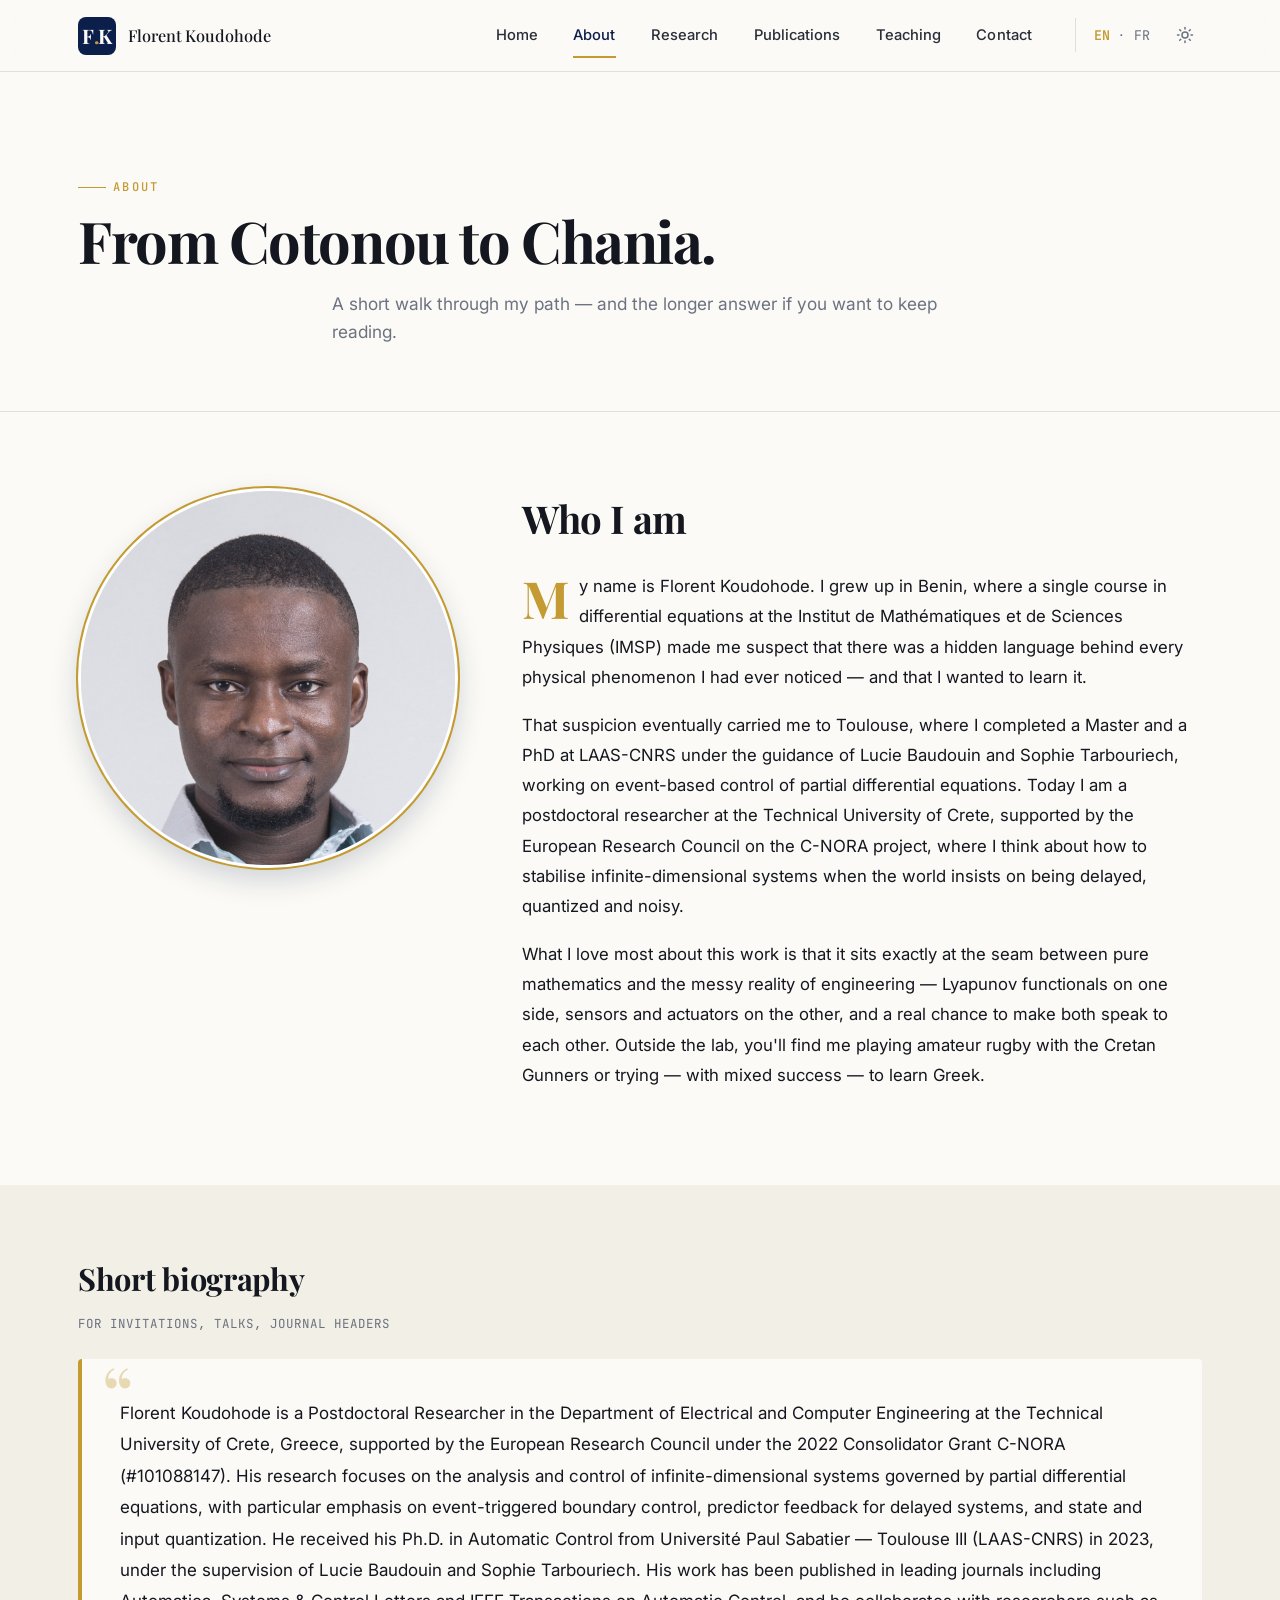
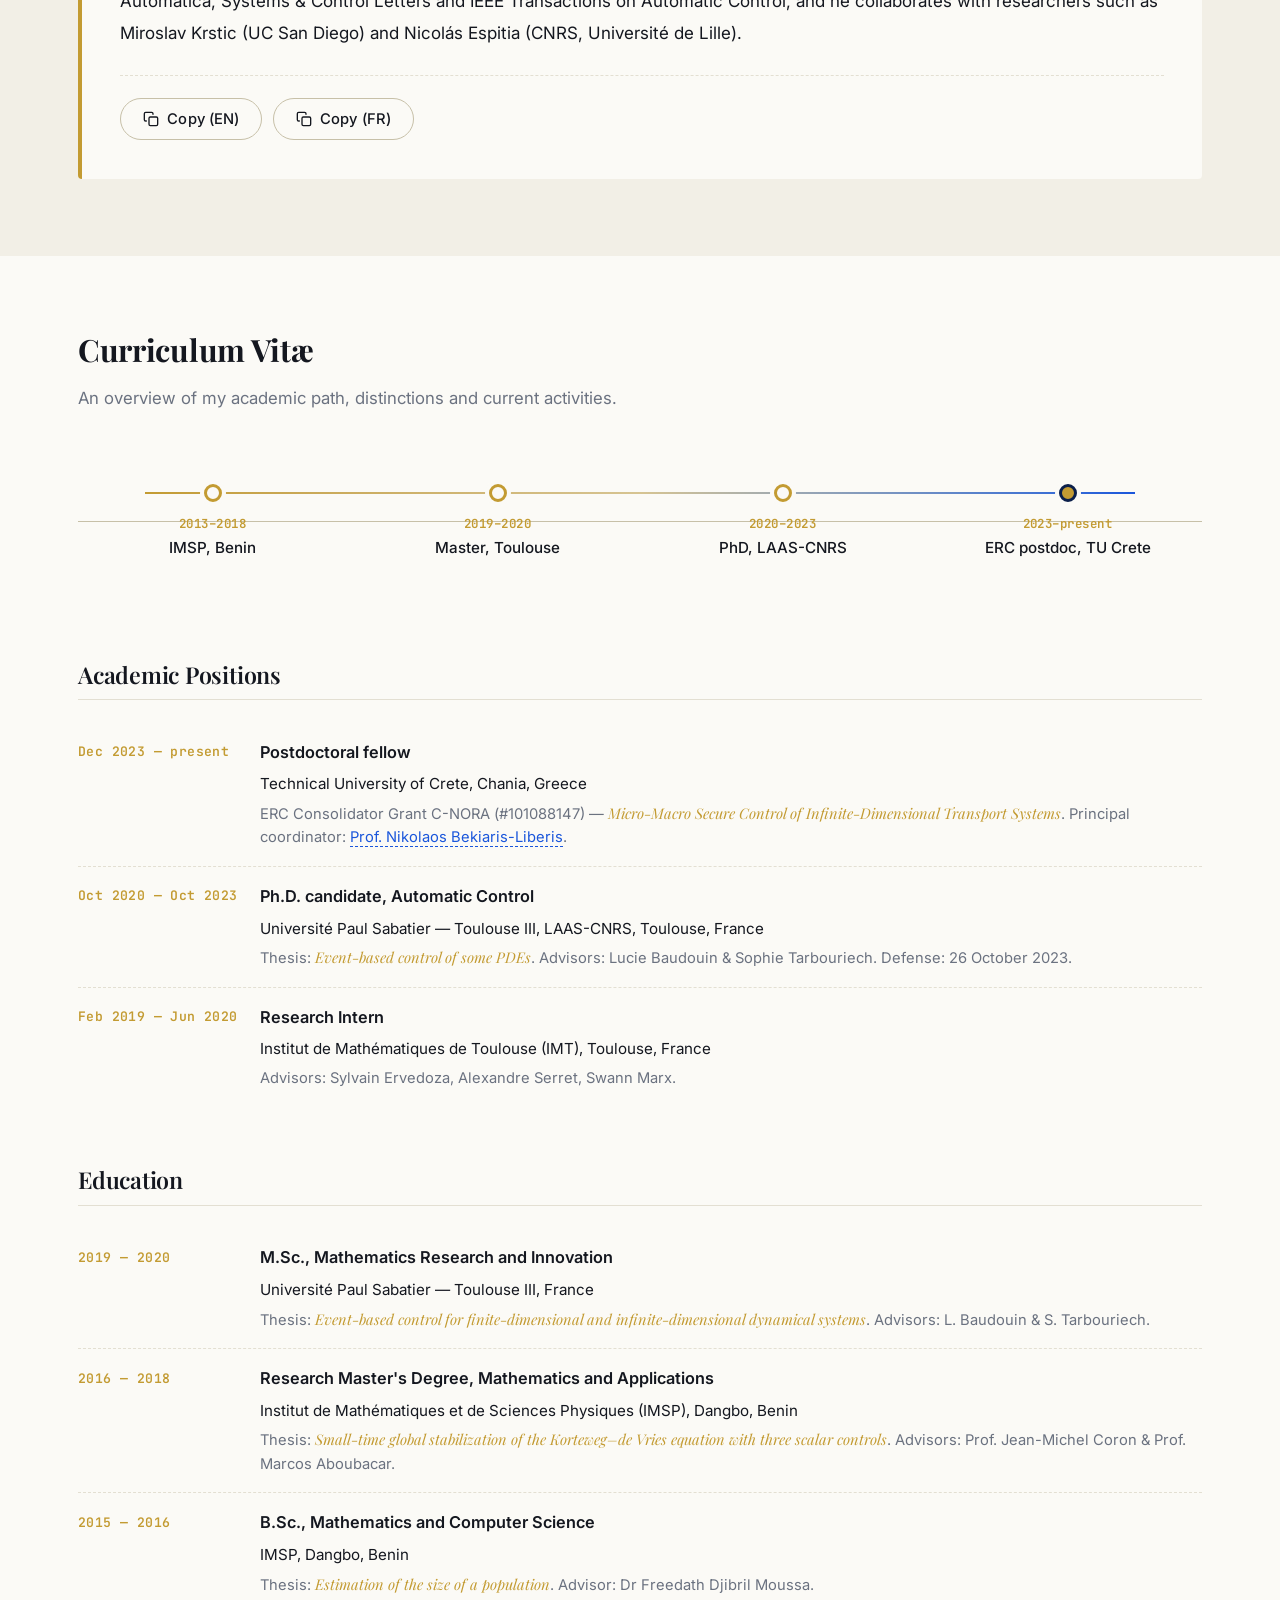
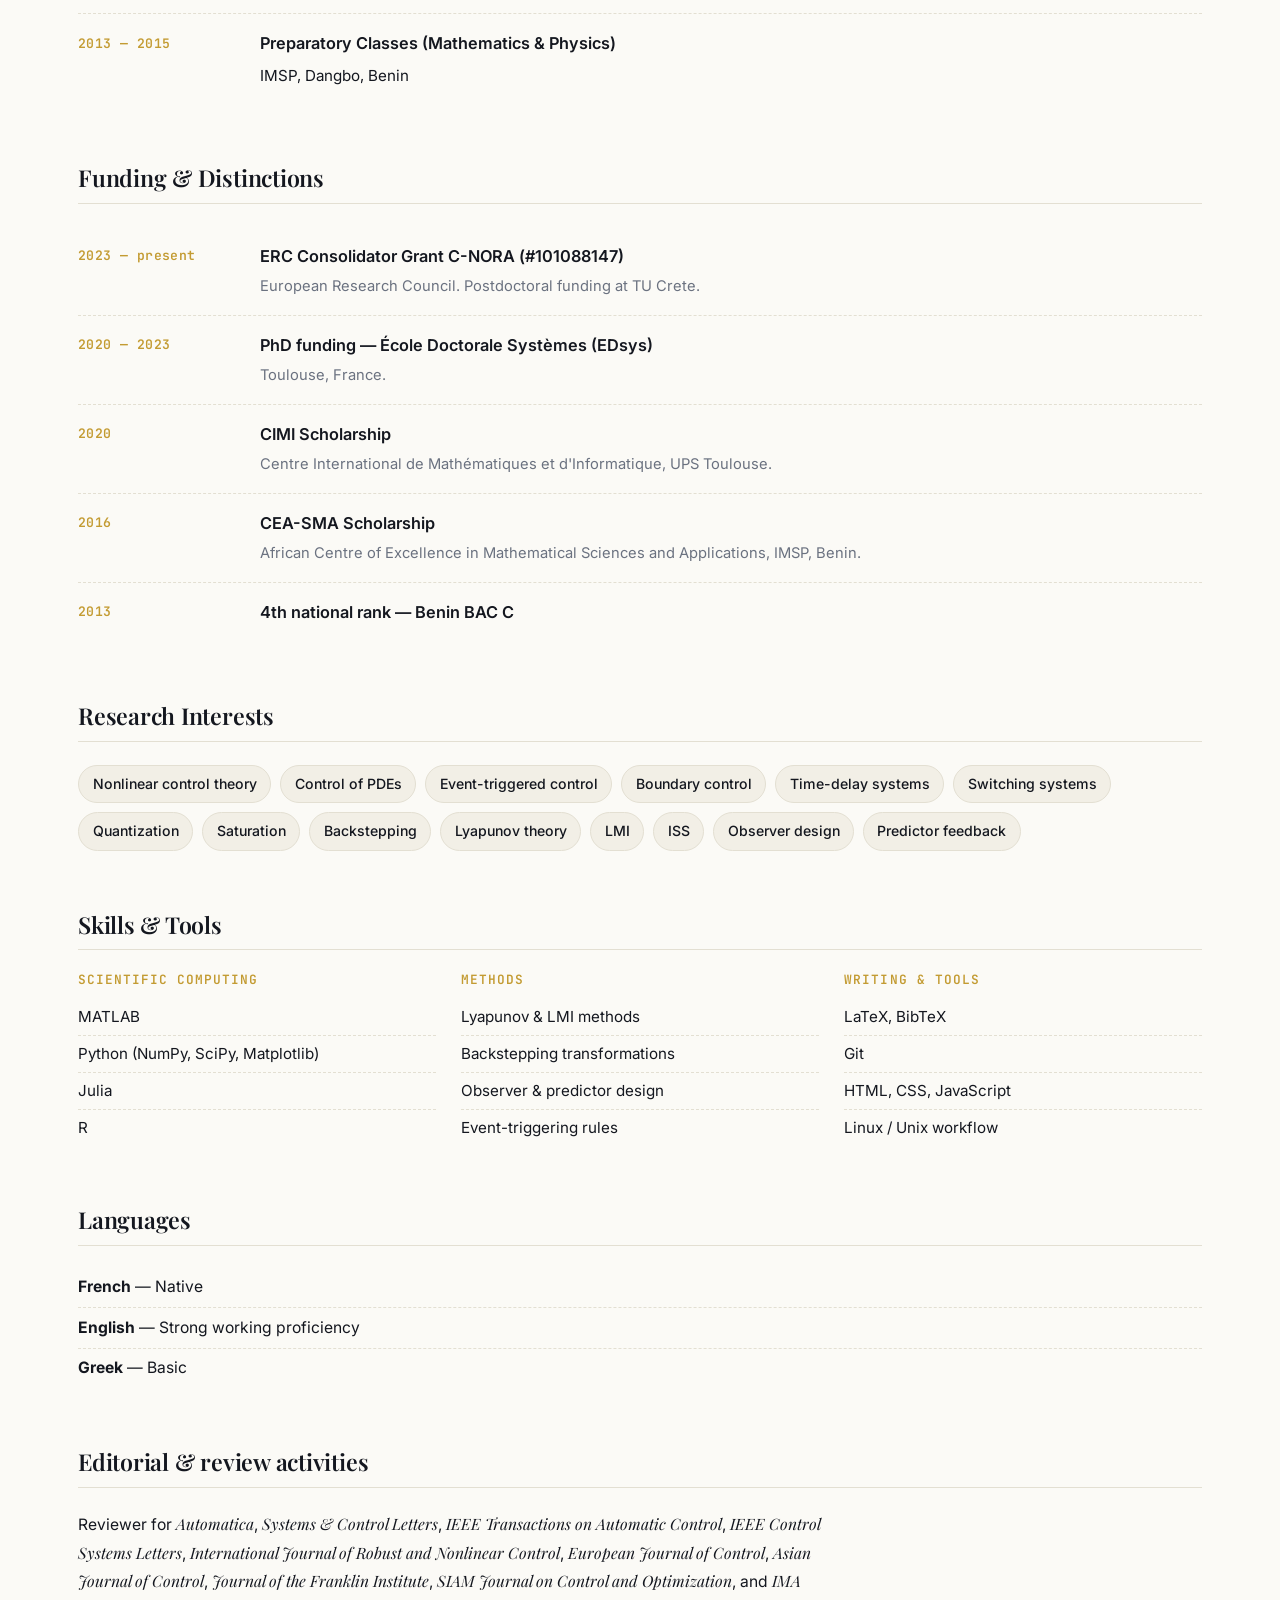
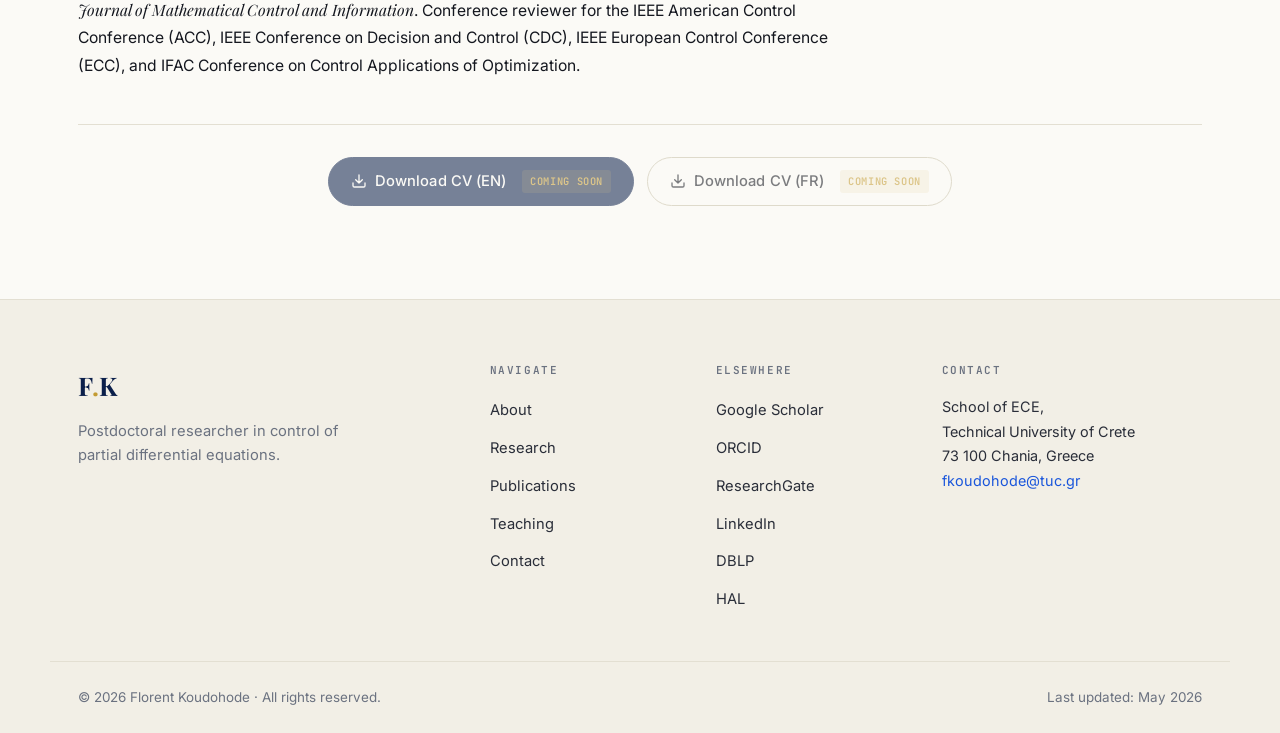
==== about.html @ 43817467 "Add files via upload" ====
<!DOCTYPE html>
<html lang="en" data-theme="light">
<head>
  <meta charset="UTF-8" />
  <meta name="viewport" content="width=device-width, initial-scale=1.0" />
  <title>About — Florent Koudohode</title>

  <meta name="description" content="About Florent Koudohode: a postdoctoral researcher in control of partial differential equations. Path from Benin to Toulouse to Crete, short biography for invitations, and full curriculum vitæ." />
  <meta name="author" content="Florent Koudohode" />
  <meta property="og:type" content="profile" />
  <meta property="og:title" content="About — Florent Koudohode" />
  <meta property="og:description" content="From Cotonou to Chania — a postdoctoral researcher in control of PDEs at the Technical University of Crete." />
  <meta property="og:url" content="https://fkoudohode.com/about.html" />
  <meta property="og:image" content="https://fkoudohode.com/assets/img/profile-photo.jpg" />

  <!-- Fonts -->
  <link rel="preconnect" href="https://fonts.googleapis.com" />
  <link rel="preconnect" href="https://fonts.gstatic.com" crossorigin />
  <link href="https://fonts.googleapis.com/css2?family=Inter:wght@300;400;500;600;700&family=Playfair+Display:ital,wght@0,400;0,500;0,600;0,700;0,800;1,400;1,500&family=JetBrains+Mono:wght@400;500&display=swap" rel="stylesheet" />

  <link rel="stylesheet" href="styles.css" />
  <link rel="icon" type="image/svg+xml" href="data:image/svg+xml,%3Csvg xmlns='http://www.w3.org/2000/svg' viewBox='0 0 100 100'%3E%3Crect width='100' height='100' rx='18' fill='%230B1F4A'/%3E%3Ctext x='50' y='68' font-family='Playfair Display, serif' font-size='62' font-weight='700' text-anchor='middle' fill='%23C39B32'%3EF%3C/text%3E%3C/svg%3E" />
  <script defer src="scripts.js"></script>
</head>

<body>
  <!-- ============================================================
       NAVIGATION
       ============================================================ -->
  <header class="site-nav" role="banner">
    <div class="nav-inner">
      <a class="nav-brand" href="index.html" aria-label="Florent Koudohode — home">
        <span class="brand-mark" aria-hidden="true">F<span class="brand-dot">.</span>K</span>
        <span class="brand-name">Florent Koudohode</span>
      </a>

      <button class="nav-burger" id="navBurger" aria-label="Open menu" aria-expanded="false" aria-controls="navLinks">
        <span></span><span></span><span></span>
      </button>

      <nav class="nav-links" id="navLinks" aria-label="Primary">
        <a href="index.html" data-i18n="nav_home">Home</a>
        <a href="about.html" class="active" data-i18n="nav_about">About</a>
        <a href="research.html" data-i18n="nav_research">Research</a>
        <a href="publications.html" data-i18n="nav_publications">Publications</a>
        <a href="teaching.html" data-i18n="nav_teaching">Teaching</a>
        <a href="contact.html" data-i18n="nav_contact">Contact</a>

        <div class="nav-tools">
          <div class="lang-toggle" role="group" aria-label="Language">
            <button data-lang="en" class="lang-btn active" aria-label="English">EN</button>
            <span aria-hidden="true">·</span>
            <button data-lang="fr" class="lang-btn" aria-label="Français">FR</button>
          </div>
          <button class="theme-toggle" id="themeToggle" aria-label="Toggle theme">
            <svg class="icon-sun" viewBox="0 0 24 24" width="18" height="18" fill="none" stroke="currentColor" stroke-width="2" stroke-linecap="round" stroke-linejoin="round" aria-hidden="true"><circle cx="12" cy="12" r="4"/><path d="M12 2v2M12 20v2M4.93 4.93l1.41 1.41M17.66 17.66l1.41 1.41M2 12h2M20 12h2M4.93 19.07l1.41-1.41M17.66 6.34l1.41-1.41"/></svg>
            <svg class="icon-moon" viewBox="0 0 24 24" width="18" height="18" fill="none" stroke="currentColor" stroke-width="2" stroke-linecap="round" stroke-linejoin="round" aria-hidden="true"><path d="M21 12.79A9 9 0 1 1 11.21 3a7 7 0 0 0 9.79 9.79z"/></svg>
          </button>
        </div>
      </nav>
    </div>
  </header>

  <main id="content">
    <!-- ============================================================
         👤 PAGE À PROPOS
         ────────────────────────────────────────────────────────────
         CETTE PAGE CONTIENT 3 BLOCS :
           1) "Who I am" — récit narratif personnel
           2) "Short biography" — biographie copiable
           3) "Curriculum Vitæ" — timeline + postes + formation + ...

         POUR MODIFIER LES TEXTES :
         → Bloc 1 (narratif) : clés about_who_p1, about_who_p2,
           about_who_p3 dans translations.en/fr (scripts.js).
         → Bloc 2 (bio courte) : clé about_bio_text.
         → Bloc 3 (CV) : le contenu structurel est dans cette page
           HTML (timeline, listes d'entrées). Pour modifier une
           date, un poste, une distinction → cherchez ci-dessous.

         POUR REMPLACER LA PHOTO :
         → Déposez votre photo dans assets/img/profile-photo.jpg
           (format recommandé : 1200×1500, ratio 4:5).

         POUR ACTIVER LES TÉLÉCHARGEMENTS DE CV :
         → Déposer cv-koudohode-en.pdf et cv-koudohode-fr.pdf dans
           assets/docs/, puis retirer la classe "disabled" sur les
           boutons en bas de cette page.
         ============================================================ -->

    <!-- ============================================================
         BANNIÈRE DE PAGE
         ============================================================ -->
    <section class="page-banner">
      <div class="section-inner">
        <p class="section-eyebrow" data-i18n="about_banner_eyebrow">About</p>
        <h1 class="page-banner-title" data-i18n="about_banner_title">From Cotonou to Chania.</h1>
        <p class="page-banner-lead" data-i18n="about_banner_lead">A short walk through my path — and the longer answer if you want to keep reading.</p>
      </div>
    </section>

    <!-- ============================================================
         BLOCK 1 : WHO I AM
         → Texte dans scripts.js → translations.{en,fr}.about_who_p1/p2/p3
         → Photo : remplacer assets/img/profile-photo.jpg
         ============================================================ -->
    <section class="about-section about-who" aria-labelledby="who-title">
      <div class="section-inner who-grid">
        <div class="who-photo">
          <figure>
            <img src="assets/img/profile-photo.jpg" alt="Florent Koudohode" loading="lazy" onerror="this.onerror=null; this.src='assets/img/profile-photo.svg';" />
            <figcaption class="who-photo-caption">Chania, Crete · 2024</figcaption>
          </figure>
        </div>
        <div class="who-text">
          <h2 id="who-title" class="section-title" data-i18n="about_who_title">Who I am</h2>
          <p data-i18n="about_who_p1">My name is Florent Koudohode. I grew up in Benin, where a single course in differential equations at the Institut de Mathématiques et de Sciences Physiques (IMSP) made me suspect that there was a hidden language behind every physical phenomenon I had ever noticed — and that I wanted to learn it.</p>
          <p data-i18n="about_who_p2">That suspicion eventually carried me to Toulouse, where I completed a Master and a PhD at LAAS-CNRS under the guidance of Lucie Baudouin and Sophie Tarbouriech, working on event-based control of partial differential equations. Today I am a postdoctoral researcher at the Technical University of Crete, supported by the European Research Council on the C-NORA project, where I think about how to stabilise infinite-dimensional systems when the world insists on being delayed, quantized and noisy.</p>
          <p data-i18n="about_who_p3">What I love most about this work is that it sits exactly at the seam between pure mathematics and the messy reality of engineering — Lyapunov functionals on one side, sensors and actuators on the other, and a real chance to make both speak to each other. Outside the lab, you'll find me playing amateur rugby with the Cretan Gunners or trying — with mixed success — to learn Greek.</p>
        </div>
      </div>
    </section>

    <!-- ============================================================
         BLOCK 2 : SHORT BIOGRAPHY (extractable)
         → Texte : translations.about_bio_text (EN / FR)
         → Boutons : copient le texte dans le presse-papier
         ============================================================ -->
    <section class="about-section about-bio" aria-labelledby="bio-title">
      <div class="section-inner">
        <header class="bio-header">
          <h2 id="bio-title" class="section-title" data-i18n="about_bio_title">Short biography</h2>
          <p class="section-meta" data-i18n="about_bio_meta">For invitations, talks, journal headers</p>
        </header>

        <blockquote class="bio-block">
          <p data-i18n="about_bio_text">Florent Koudohode is a Postdoctoral Researcher in the Department of Electrical and Computer Engineering at the Technical University of Crete, Greece, supported by the European Research Council under the 2022 Consolidator Grant C-NORA (#101088147). His research focuses on the analysis and control of infinite-dimensional systems governed by partial differential equations, with particular emphasis on event-triggered boundary control, predictor feedback for delayed systems, and state and input quantization. He received his Ph.D. in Automatic Control from Université Paul Sabatier — Toulouse III (LAAS-CNRS) in 2023, under the supervision of Lucie Baudouin and Sophie Tarbouriech. His work has been published in leading journals including Automatica, Systems &amp; Control Letters and IEEE Transactions on Automatic Control, and he collaborates with researchers such as Miroslav Krstic (UC San Diego) and Nicolás Espitia (CNRS, Université de Lille).</p>

          <div class="bio-actions">
            <button class="btn btn-ghost bio-copy-btn" data-copy-bio="en">
              <svg viewBox="0 0 24 24" width="16" height="16" fill="none" stroke="currentColor" stroke-width="2" stroke-linecap="round" stroke-linejoin="round" aria-hidden="true"><rect x="9" y="9" width="13" height="13" rx="2"/><path d="M5 15H4a2 2 0 0 1-2-2V4a2 2 0 0 1 2-2h9a2 2 0 0 1 2 2v1"/></svg>
              <span class="copy-label" data-i18n="about_bio_copy_en">Copy (EN)</span>
            </button>
            <button class="btn btn-ghost bio-copy-btn" data-copy-bio="fr">
              <svg viewBox="0 0 24 24" width="16" height="16" fill="none" stroke="currentColor" stroke-width="2" stroke-linecap="round" stroke-linejoin="round" aria-hidden="true"><rect x="9" y="9" width="13" height="13" rx="2"/><path d="M5 15H4a2 2 0 0 1-2-2V4a2 2 0 0 1 2-2h9a2 2 0 0 1 2 2v1"/></svg>
              <span class="copy-label" data-i18n="about_bio_copy_fr">Copy (FR)</span>
            </button>
          </div>
        </blockquote>
      </div>
    </section>

    <!-- ============================================================
         BLOCK 3 : CURRICULUM VITÆ
         → Timeline + Positions + Education + Funding + Interests + Skills + Languages
         → Données vérifiées depuis le CV fourni
         ============================================================ -->
    <section class="about-section about-cv" aria-labelledby="cv-title">
      <div class="section-inner">
        <header class="cv-header">
          <h2 id="cv-title" class="section-title" data-i18n="about_cv_title">Curriculum Vitæ</h2>
          <p class="section-lead" data-i18n="about_cv_lead">An overview of my academic path, distinctions and current activities.</p>
        </header>

        <!-- ── A. Timeline ────────────────────────────── -->
        <div class="cv-timeline" aria-label="Career timeline">
          <ol>
            <li class="cv-tl-step">
              <div class="cv-tl-dot"></div>
              <div class="cv-tl-content">
                <span class="cv-tl-year">2013–2018</span>
                <span class="cv-tl-label">IMSP, Benin</span>
              </div>
            </li>
            <li class="cv-tl-step">
              <div class="cv-tl-dot"></div>
              <div class="cv-tl-content">
                <span class="cv-tl-year">2019–2020</span>
                <span class="cv-tl-label">Master, Toulouse</span>
              </div>
            </li>
            <li class="cv-tl-step">
              <div class="cv-tl-dot"></div>
              <div class="cv-tl-content">
                <span class="cv-tl-year">2020–2023</span>
                <span class="cv-tl-label">PhD, LAAS-CNRS</span>
              </div>
            </li>
            <li class="cv-tl-step cv-tl-current">
              <div class="cv-tl-dot"></div>
              <div class="cv-tl-content">
                <span class="cv-tl-year">2023–present</span>
                <span class="cv-tl-label">ERC postdoc, TU Crete</span>
              </div>
            </li>
          </ol>
        </div>

        <!-- ── B. Academic Positions ───────────────────── -->
        <div class="cv-block">
          <h3 class="cv-h3" data-i18n="cv_section_positions">Academic Positions</h3>
          <ul class="cv-list">
            <li class="cv-entry">
              <span class="cv-entry-period">Dec 2023 — present</span>
              <div class="cv-entry-body">
                <strong>Postdoctoral fellow</strong>
                <span class="cv-entry-where">Technical University of Crete, Chania, Greece</span>
                <span class="cv-entry-meta">ERC Consolidator Grant C-NORA (#101088147) — <em>Micro-Macro Secure Control of Infinite-Dimensional Transport Systems</em>. Principal coordinator: <a href="https://users.isc.tuc.gr/~nlimperis/" target="_blank" rel="noopener">Prof. Nikolaos Bekiaris-Liberis</a>.</span>
              </div>
            </li>
            <li class="cv-entry">
              <span class="cv-entry-period">Oct 2020 — Oct 2023</span>
              <div class="cv-entry-body">
                <strong>Ph.D. candidate, Automatic Control</strong>
                <span class="cv-entry-where">Université Paul Sabatier — Toulouse III, LAAS-CNRS, Toulouse, France</span>
                <span class="cv-entry-meta">Thesis: <em>Event-based control of some PDEs</em>. Advisors: Lucie Baudouin &amp; Sophie Tarbouriech. Defense: 26 October 2023.</span>
              </div>
            </li>
            <li class="cv-entry">
              <span class="cv-entry-period">Feb 2019 — Jun 2020</span>
              <div class="cv-entry-body">
                <strong>Research Intern</strong>
                <span class="cv-entry-where">Institut de Mathématiques de Toulouse (IMT), Toulouse, France</span>
                <span class="cv-entry-meta">Advisors: Sylvain Ervedoza, Alexandre Serret, Swann Marx.</span>
              </div>
            </li>
          </ul>
        </div>

        <!-- ── C. Education ───────────────────────────── -->
        <div class="cv-block">
          <h3 class="cv-h3" data-i18n="cv_section_education">Education</h3>
          <ul class="cv-list">
            <li class="cv-entry">
              <span class="cv-entry-period">2019 — 2020</span>
              <div class="cv-entry-body">
                <strong>M.Sc., Mathematics Research and Innovation</strong>
                <span class="cv-entry-where">Université Paul Sabatier — Toulouse III, France</span>
                <span class="cv-entry-meta">Thesis: <em>Event-based control for finite-dimensional and infinite-dimensional dynamical systems</em>. Advisors: L. Baudouin &amp; S. Tarbouriech.</span>
              </div>
            </li>
            <li class="cv-entry">
              <span class="cv-entry-period">2016 — 2018</span>
              <div class="cv-entry-body">
                <strong>Research Master's Degree, Mathematics and Applications</strong>
                <span class="cv-entry-where">Institut de Mathématiques et de Sciences Physiques (IMSP), Dangbo, Benin</span>
                <span class="cv-entry-meta">Thesis: <em>Small-time global stabilization of the Korteweg–de Vries equation with three scalar controls</em>. Advisors: Prof. Jean-Michel Coron &amp; Prof. Marcos Aboubacar.</span>
              </div>
            </li>
            <li class="cv-entry">
              <span class="cv-entry-period">2015 — 2016</span>
              <div class="cv-entry-body">
                <strong>B.Sc., Mathematics and Computer Science</strong>
                <span class="cv-entry-where">IMSP, Dangbo, Benin</span>
                <span class="cv-entry-meta">Thesis: <em>Estimation of the size of a population</em>. Advisor: Dr Freedath Djibril Moussa.</span>
              </div>
            </li>
            <li class="cv-entry">
              <span class="cv-entry-period">2013 — 2015</span>
              <div class="cv-entry-body">
                <strong>Preparatory Classes (Mathematics &amp; Physics)</strong>
                <span class="cv-entry-where">IMSP, Dangbo, Benin</span>
              </div>
            </li>
          </ul>
        </div>

        <!-- ── D. Funding & Distinctions ──────────────── -->
        <div class="cv-block">
          <h3 class="cv-h3" data-i18n="cv_section_funding">Funding &amp; Distinctions</h3>
          <ul class="cv-list">
            <li class="cv-entry">
              <span class="cv-entry-period">2023 — present</span>
              <div class="cv-entry-body">
                <strong>ERC Consolidator Grant C-NORA (#101088147)</strong>
                <span class="cv-entry-meta">European Research Council. Postdoctoral funding at TU Crete.</span>
              </div>
            </li>
            <li class="cv-entry">
              <span class="cv-entry-period">2020 — 2023</span>
              <div class="cv-entry-body">
                <strong>PhD funding — École Doctorale Systèmes (EDsys)</strong>
                <span class="cv-entry-meta">Toulouse, France.</span>
              </div>
            </li>
            <li class="cv-entry">
              <span class="cv-entry-period">2020</span>
              <div class="cv-entry-body">
                <strong>CIMI Scholarship</strong>
                <span class="cv-entry-meta">Centre International de Mathématiques et d'Informatique, UPS Toulouse.</span>
              </div>
            </li>
            <li class="cv-entry">
              <span class="cv-entry-period">2016</span>
              <div class="cv-entry-body">
                <strong>CEA-SMA Scholarship</strong>
                <span class="cv-entry-meta">African Centre of Excellence in Mathematical Sciences and Applications, IMSP, Benin.</span>
              </div>
            </li>
            <li class="cv-entry">
              <span class="cv-entry-period">2013</span>
              <div class="cv-entry-body">
                <strong>4th national rank — Benin BAC C</strong>
              </div>
            </li>
          </ul>
        </div>

        <!-- ── E. Research Interests ──────────────────── -->
        <div class="cv-block">
          <h3 class="cv-h3" data-i18n="cv_section_interests">Research Interests</h3>
          <div class="cv-list-grid">
            <span class="cv-pill">Nonlinear control theory</span>
            <span class="cv-pill">Control of PDEs</span>
            <span class="cv-pill">Event-triggered control</span>
            <span class="cv-pill">Boundary control</span>
            <span class="cv-pill">Time-delay systems</span>
            <span class="cv-pill">Switching systems</span>
            <span class="cv-pill">Quantization</span>
            <span class="cv-pill">Saturation</span>
            <span class="cv-pill">Backstepping</span>
            <span class="cv-pill">Lyapunov theory</span>
            <span class="cv-pill">LMI</span>
            <span class="cv-pill">ISS</span>
            <span class="cv-pill">Observer design</span>
            <span class="cv-pill">Predictor feedback</span>
          </div>
        </div>

        <!-- ── F. Skills & Tools ──────────────────────── -->
        <div class="cv-block">
          <h3 class="cv-h3" data-i18n="cv_section_skills">Skills &amp; Tools</h3>
          <div class="cv-skill-cols">
            <div class="cv-skill-col">
              <h4>Scientific computing</h4>
              <ul>
                <li>MATLAB</li>
                <li>Python (NumPy, SciPy, Matplotlib)</li>
                <li>Julia</li>
                <li>R</li>
              </ul>
            </div>
            <div class="cv-skill-col">
              <h4>Methods</h4>
              <ul>
                <li>Lyapunov &amp; LMI methods</li>
                <li>Backstepping transformations</li>
                <li>Observer &amp; predictor design</li>
                <li>Event-triggering rules</li>
              </ul>
            </div>
            <div class="cv-skill-col">
              <h4>Writing &amp; tools</h4>
              <ul>
                <li>LaTeX, BibTeX</li>
                <li>Git</li>
                <li>HTML, CSS, JavaScript</li>
                <li>Linux / Unix workflow</li>
              </ul>
            </div>
          </div>
        </div>

        <!-- ── G. Languages ───────────────────────────── -->
        <div class="cv-block">
          <h3 class="cv-h3" data-i18n="cv_section_languages">Languages</h3>
          <ul class="cv-list cv-list-lang">
            <li><strong>French</strong> — Native</li>
            <li><strong>English</strong> — Strong working proficiency</li>
            <li><strong>Greek</strong> — Basic</li>
          </ul>
        </div>

        <!-- ── H. Editorial / Review activities ──────── -->
        <div class="cv-block">
          <h3 class="cv-h3">Editorial &amp; review activities</h3>
          <p class="cv-prose">Reviewer for <em>Automatica</em>, <em>Systems &amp; Control Letters</em>, <em>IEEE Transactions on Automatic Control</em>, <em>IEEE Control Systems Letters</em>, <em>International Journal of Robust and Nonlinear Control</em>, <em>European Journal of Control</em>, <em>Asian Journal of Control</em>, <em>Journal of the Franklin Institute</em>, <em>SIAM Journal on Control and Optimization</em>, and <em>IMA Journal of Mathematical Control and Information</em>. Conference reviewer for the IEEE American Control Conference (ACC), IEEE Conference on Decision and Control (CDC), IEEE European Control Conference (ECC), and IFAC Conference on Control Applications of Optimization.</p>
        </div>

        <!-- ── I. Download CV ─────────────────────────── -->
        <div class="cv-download">
          <a class="btn btn-primary cv-dl-btn disabled" href="assets/docs/cv-koudohode-en.pdf" aria-disabled="true" data-cv-download="en" title="Coming soon">
            <svg viewBox="0 0 24 24" width="16" height="16" fill="none" stroke="currentColor" stroke-width="2" stroke-linecap="round" stroke-linejoin="round" aria-hidden="true"><path d="M21 15v4a2 2 0 0 1-2 2H5a2 2 0 0 1-2-2v-4M7 10l5 5 5-5M12 15V3"/></svg>
            <span data-i18n="cv_download_en">Download CV (EN)</span>
            <span class="cv-dl-coming" data-i18n="cv_download_coming">Coming soon</span>
          </a>
          <a class="btn btn-ghost cv-dl-btn disabled" href="assets/docs/cv-koudohode-fr.pdf" aria-disabled="true" data-cv-download="fr" title="Coming soon">
            <svg viewBox="0 0 24 24" width="16" height="16" fill="none" stroke="currentColor" stroke-width="2" stroke-linecap="round" stroke-linejoin="round" aria-hidden="true"><path d="M21 15v4a2 2 0 0 1-2 2H5a2 2 0 0 1-2-2v-4M7 10l5 5 5-5M12 15V3"/></svg>
            <span data-i18n="cv_download_fr">Download CV (FR)</span>
            <span class="cv-dl-coming" data-i18n="cv_download_coming">Coming soon</span>
          </a>
        </div>
      </div>
    </section>
  </main>

  <!-- ============================================================
       FOOTER
       ============================================================ -->
  <footer class="site-footer" role="contentinfo">
    <div class="footer-inner">
      <div class="footer-col footer-brand">
        <div class="footer-brand-mark">F<span>.</span>K</div>
        <p class="footer-tagline" data-i18n="footer_tagline">Postdoctoral researcher in control of partial differential equations.</p>
      </div>
      <div class="footer-col">
        <h4 class="footer-h" data-i18n="footer_navigate">Navigate</h4>
        <ul>
          <li><a href="about.html" data-i18n="nav_about">About</a></li>
          <li><a href="research.html" data-i18n="nav_research">Research</a></li>
          <li><a href="publications.html" data-i18n="nav_publications">Publications</a></li>
          <li><a href="teaching.html" data-i18n="nav_teaching">Teaching</a></li>
          <li><a href="contact.html" data-i18n="nav_contact">Contact</a></li>
        </ul>
      </div>
      <div class="footer-col">
        <h4 class="footer-h" data-i18n="footer_elsewhere">Elsewhere</h4>
        <ul class="footer-links-icons">
          <li><a href="https://scholar.google.com/citations?user=VNpXV9EAAAAJ" target="_blank" rel="noopener">Google Scholar</a></li>
          <li><a href="https://orcid.org/0000-0002-8586-3336" target="_blank" rel="noopener">ORCID</a></li>
          <li><a href="https://www.researchgate.net/profile/Florent-Koudohode" target="_blank" rel="noopener">ResearchGate</a></li>
          <li><a href="https://www.linkedin.com/in/florent-koudohode-564a16180/" target="_blank" rel="noopener">LinkedIn</a></li>
          <li><a href="https://dblp.org/pid/326/1565.html" target="_blank" rel="noopener">DBLP</a></li>
          <li><a href="https://laas.hal.science/tel-04279601v3" target="_blank" rel="noopener">HAL</a></li>
        </ul>
      </div>
      <div class="footer-col">
        <h4 class="footer-h" data-i18n="footer_contact">Contact</h4>
        <address class="footer-address">
          School of ECE,<br/>
          Technical University of Crete<br/>
          73 100 Chania, Greece<br/>
          <a href="mailto:fkoudohode@tuc.gr">fkoudohode@tuc.gr</a>
        </address>
      </div>
    </div>
    <div class="footer-bottom">
      <p>© <span id="copyYear">2026</span> Florent Koudohode · <span data-i18n="footer_rights">All rights reserved.</span></p>
      <p><span data-i18n="footer_updated">Last updated</span>: <span id="lastUpdated">May 2026</span></p>
    </div>
  </footer>
</body>
</html>
---- styles.css ----
/* ============================================================
   FLORENT KOUDOHODE — Personal Academic Site
   Global stylesheet
   ------------------------------------------------------------
   Organisation :
     1. CSS Variables (themes)
     2. Base & reset
     3. Typography
     4. Navigation
     5. Hero
     6. Sections (themes, news, CTA)
     7. Page-specific (about, research, publications, teaching, contact)
     8. Components (buttons, badges, cards, forms)
     9. Footer
     10. Utilities & animations
     11. Responsive
   ============================================================ */


/* ============================================================
   1. 🎨 THEME VARIABLES
   → Modifier ici pour changer l'apparence globale du site.
   ============================================================ */
:root {
  /* Palette — light theme */
  --color-primary:        #0B1F4A;    /* Deep navy — headings, accents */
  --color-primary-soft:   #1A3573;
  --color-gold:           #C39B32;    /* Gold — highlights, ERC badge, brand */
  --color-gold-soft:      #DEB867;
  --color-blue:           #1A56DB;    /* Electric blue — links, CTAs */
  --color-blue-soft:      #3B82F6;

  /* Surfaces & text */
  --bg-primary:           #FBFAF6;    /* Cream off-white — main background */
  --bg-secondary:         #F2EFE6;    /* Warmer cream — cards, sections */
  --bg-tertiary:          #ECE7D8;    /* Subtle dividers */
  --bg-nav:               rgba(251, 250, 246, 0.86);
  --bg-card:              #FFFFFF;

  --text-primary:         #14171F;
  --text-body:            #2A2E39;
  --text-muted:           #6B7280;
  --text-soft:            #8B92A0;

  --border:               #E3DFD2;
  --border-strong:        #C7C0A8;

  /* Shadows */
  --shadow-sm:            0 1px 2px rgba(11, 31, 74, 0.05);
  --shadow-md:            0 4px 14px rgba(11, 31, 74, 0.07);
  --shadow-lg:            0 12px 36px rgba(11, 31, 74, 0.10);
  --shadow-glow-gold:     0 0 0 1px rgba(195, 155, 50, 0.18);

  /* Typography */
  --font-display:         'Playfair Display', 'Times New Roman', Georgia, serif;
  --font-body:            'Inter', -apple-system, BlinkMacSystemFont, sans-serif;
  --font-mono:            'JetBrains Mono', 'SFMono-Regular', Menlo, monospace;

  /* Sizing */
  --max-width:            1180px;
  --max-width-narrow:     880px;
  --max-width-reading:    720px;
  --nav-height:           72px;
  --radius-sm:            6px;
  --radius:               10px;
  --radius-lg:            16px;

  /* Motion */
  --ease:                 cubic-bezier(0.4, 0, 0.2, 1);
  --ease-out:             cubic-bezier(0.16, 1, 0.3, 1);
  --t-fast:               150ms;
  --t-base:               300ms;
  --t-slow:               600ms;
}

/* ============================================================
   🌙 DARK THEME — applied via data-theme="dark" on <html>
   ============================================================ */
[data-theme="dark"] {
  --color-primary:        #C7DAF0;    /* Soft sky blue — headings on dark */
  --color-primary-soft:   #8FB3DC;
  --color-gold:           #D4A843;    /* Warmer gold for dark backgrounds */
  --color-gold-soft:      #B5862A;
  --color-blue:           #6BA1FA;
  --color-blue-soft:      #88B5FB;

  --bg-primary:           #0D1018;    /* Almost-black with a navy hint */
  --bg-secondary:         #161B27;
  --bg-tertiary:          #1F2533;
  --bg-nav:               rgba(13, 16, 24, 0.86);
  --bg-card:              #161B27;

  --text-primary:         #F5F2E8;    /* Warm white */
  --text-body:            #D8D4C5;
  --text-muted:           #94A1B5;
  --text-soft:            #6B7689;

  --border:               #262C3B;
  --border-strong:        #3A4356;

  --shadow-sm:            0 1px 2px rgba(0, 0, 0, 0.35);
  --shadow-md:            0 4px 14px rgba(0, 0, 0, 0.45);
  --shadow-lg:            0 12px 36px rgba(0, 0, 0, 0.55);
  --shadow-glow-gold:     0 0 0 1px rgba(212, 168, 67, 0.22);
}


/* ============================================================
   2. BASE & RESET
   ============================================================ */
*, *::before, *::after { box-sizing: border-box; }

html {
  -webkit-text-size-adjust: 100%;
  scroll-behavior: smooth;
}

body {
  margin: 0;
  font-family: var(--font-body);
  font-size: 17px;
  font-weight: 400;
  line-height: 1.7;
  color: var(--text-body);
  background-color: var(--bg-primary);
  -webkit-font-smoothing: antialiased;
  -moz-osx-font-smoothing: grayscale;
  transition: background-color var(--t-base) var(--ease), color var(--t-base) var(--ease);
  overflow-x: hidden;
}

img, svg { display: block; max-width: 100%; }
img { height: auto; }

a {
  color: var(--color-blue);
  text-decoration: none;
  transition: color var(--t-fast) var(--ease);
}
a:hover { color: var(--color-primary); }

button {
  font-family: inherit;
  cursor: pointer;
  border: none;
  background: none;
  color: inherit;
}

::selection {
  background: var(--color-gold);
  color: #14171F;
}


/* ============================================================
   3. TYPOGRAPHY
   ============================================================ */
h1, h2, h3, h4, h5 {
  font-family: var(--font-display);
  font-weight: 600;
  color: var(--text-primary);
  letter-spacing: -0.015em;
  line-height: 1.15;
  margin: 0 0 0.4em;
}

h1 { font-size: clamp(2.4rem, 5.5vw, 4.4rem); font-weight: 700; letter-spacing: -0.025em; }
h2 { font-size: clamp(1.9rem, 3.5vw, 2.8rem); }
h3 { font-size: clamp(1.25rem, 2vw, 1.5rem); font-weight: 600; }
h4 { font-size: 1.05rem; font-weight: 600; }

p { margin: 0 0 1em; }

em { font-style: italic; color: var(--color-gold); font-family: var(--font-display); }

.section-eyebrow {
  font-family: var(--font-mono);
  font-size: 12px;
  font-weight: 500;
  text-transform: uppercase;
  letter-spacing: 0.18em;
  color: var(--color-gold);
  margin: 0 0 0.8em;
  display: inline-flex;
  align-items: center;
  gap: 0.6em;
}
.section-eyebrow::before {
  content: "";
  display: inline-block;
  width: 28px;
  height: 1px;
  background: var(--color-gold);
}

.section-title {
  font-family: var(--font-display);
  font-weight: 600;
  font-size: clamp(1.9rem, 3.5vw, 2.6rem);
  margin: 0 0 0.5em;
  color: var(--text-primary);
}
.section-lead {
  font-size: 1.12rem;
  color: var(--text-muted);
  max-width: 56ch;
  margin: 0 auto 0;
  line-height: 1.65;
}

.section-inner {
  max-width: var(--max-width);
  margin: 0 auto;
  padding: 0 28px;
}

.section-head {
  text-align: center;
  margin-bottom: 4rem;
}
.section-head .section-eyebrow { justify-content: center; }


/* ============================================================
   4. NAVIGATION
   ============================================================ */
.site-nav {
  position: sticky;
  top: 0;
  z-index: 100;
  height: var(--nav-height);
  background: var(--bg-nav);
  backdrop-filter: saturate(180%) blur(14px);
  -webkit-backdrop-filter: saturate(180%) blur(14px);
  border-bottom: 1px solid var(--border);
  transition: background var(--t-base) var(--ease), border-color var(--t-base) var(--ease);
}

.nav-inner {
  max-width: var(--max-width);
  height: 100%;
  margin: 0 auto;
  padding: 0 28px;
  display: flex;
  align-items: center;
  justify-content: space-between;
}

.nav-brand {
  display: inline-flex;
  align-items: center;
  gap: 12px;
  color: var(--text-primary);
  font-weight: 500;
}
.nav-brand:hover { color: var(--color-primary); }

.brand-mark {
  font-family: var(--font-display);
  font-weight: 700;
  font-size: 1.25rem;
  letter-spacing: -0.02em;
  width: 38px;
  height: 38px;
  display: inline-flex;
  align-items: center;
  justify-content: center;
  background: var(--color-primary);
  color: #FBFAF6;
  border-radius: 8px;
}
.brand-dot { color: var(--color-gold); }

.brand-name {
  font-family: var(--font-display);
  font-weight: 500;
  font-size: 1.02rem;
  letter-spacing: -0.005em;
}

.nav-links {
  display: flex;
  align-items: center;
  gap: 2.2rem;
}

.nav-links > a {
  position: relative;
  font-size: 0.92rem;
  font-weight: 500;
  color: var(--text-body);
  letter-spacing: 0.005em;
  padding: 6px 0;
  transition: color var(--t-fast) var(--ease);
}
.nav-links > a::after {
  content: "";
  position: absolute;
  bottom: -3px;
  left: 0;
  width: 100%;
  height: 1.5px;
  background: var(--color-gold);
  transform: scaleX(0);
  transform-origin: left center;
  transition: transform var(--t-base) var(--ease-out);
}
.nav-links > a:hover { color: var(--color-primary); }
.nav-links > a:hover::after { transform: scaleX(0.4); }
.nav-links > a.active { color: var(--color-primary); }
.nav-links > a.active::after { transform: scaleX(1); }

.nav-tools {
  display: flex;
  align-items: center;
  gap: 14px;
  margin-left: 8px;
  padding-left: 14px;
  border-left: 1px solid var(--border);
}

.lang-toggle {
  display: inline-flex;
  align-items: center;
  gap: 4px;
  font-family: var(--font-mono);
  font-size: 11px;
  font-weight: 500;
  color: var(--text-muted);
  letter-spacing: 0.08em;
}
.lang-btn {
  padding: 3px 4px;
  color: var(--text-muted);
  transition: color var(--t-fast) var(--ease);
}
.lang-btn:hover { color: var(--color-primary); }
.lang-btn.active { color: var(--color-gold); font-weight: 600; }

.theme-toggle {
  display: inline-flex;
  align-items: center;
  justify-content: center;
  width: 34px;
  height: 34px;
  border-radius: 50%;
  color: var(--text-muted);
  transition: color var(--t-fast) var(--ease), background var(--t-fast) var(--ease);
}
.theme-toggle:hover { color: var(--color-gold); background: var(--bg-secondary); }
.theme-toggle .icon-moon { display: none; }
[data-theme="dark"] .theme-toggle .icon-sun { display: none; }
[data-theme="dark"] .theme-toggle .icon-moon { display: block; }

.nav-burger {
  display: none;
  flex-direction: column;
  gap: 5px;
  width: 28px;
  height: 28px;
  padding: 0;
  align-items: center;
  justify-content: center;
}
.nav-burger span {
  display: block;
  width: 22px;
  height: 1.6px;
  background: var(--text-primary);
  transition: transform var(--t-base) var(--ease), opacity var(--t-fast) var(--ease);
}
.nav-burger[aria-expanded="true"] span:nth-child(1) {
  transform: translateY(6.6px) rotate(45deg);
}
.nav-burger[aria-expanded="true"] span:nth-child(2) {
  opacity: 0;
}
.nav-burger[aria-expanded="true"] span:nth-child(3) {
  transform: translateY(-6.6px) rotate(-45deg);
}


/* ============================================================
   5. HERO
   ============================================================ */
.hero {
  position: relative;
  overflow: hidden;
  padding: clamp(3.5rem, 8vw, 7rem) 0 clamp(4rem, 7vw, 6.5rem);
  border-bottom: 1px solid var(--border);
}

.hero-pattern {
  position: absolute;
  inset: 0;
  width: 100%;
  height: 100%;
  pointer-events: none;
  opacity: 0.85;
  z-index: 0;
}

.hero-inner {
  position: relative;
  z-index: 1;
  max-width: var(--max-width);
  margin: 0 auto;
  padding: 0 28px;
  display: grid;
  grid-template-columns: minmax(0, 1.4fr) minmax(0, 1fr);
  gap: clamp(2rem, 5vw, 5rem);
  align-items: center;
}

.hero-eyebrow {
  display: inline-flex;
  align-items: center;
  gap: 10px;
  font-family: var(--font-mono);
  font-size: 12px;
  font-weight: 500;
  text-transform: uppercase;
  letter-spacing: 0.18em;
  color: var(--color-gold);
  margin: 0 0 1.6rem;
}
.eyebrow-dot {
  width: 8px; height: 8px;
  border-radius: 50%;
  background: var(--color-gold);
  box-shadow: 0 0 0 4px rgba(195, 155, 50, 0.18);
  animation: pulse 2.6s ease-in-out infinite;
}

.hero-title {
  font-family: var(--font-display);
  font-size: clamp(2.4rem, 6vw, 4.6rem);
  font-weight: 700;
  line-height: 1.05;
  letter-spacing: -0.028em;
  margin: 0 0 1.6rem;
  color: var(--text-primary);
}
.hero-title-line-1,
.hero-title-line-2,
.hero-title-line-3 { display: block; }
.hero-title-line-2 em {
  font-family: var(--font-display);
  font-style: italic;
  font-weight: 500;
  color: var(--color-gold);
}
.hero-title-line-3 {
  font-size: 0.62em;
  font-weight: 400;
  font-style: italic;
  color: var(--text-muted);
  margin-top: 0.25em;
}

.hero-bio {
  font-size: 1.07rem;
  line-height: 1.78;
  color: var(--text-body);
  max-width: 56ch;
  margin: 0 0 2rem;
}

.hero-badges {
  display: flex;
  flex-wrap: wrap;
  gap: 0.55rem;
  margin: 0 0 2.2rem;
}

.badge {
  display: inline-flex;
  align-items: center;
  gap: 6px;
  padding: 5px 12px;
  font-family: var(--font-mono);
  font-size: 11.5px;
  font-weight: 500;
  letter-spacing: 0.04em;
  color: var(--text-body);
  background: var(--bg-secondary);
  border: 1px solid var(--border);
  border-radius: 50px;
  transition: all var(--t-fast) var(--ease);
}
.badge-erc {
  color: var(--color-gold);
  background: transparent;
  border-color: var(--color-gold);
  box-shadow: var(--shadow-glow-gold);
}

.hero-ctas {
  display: flex;
  gap: 12px;
  flex-wrap: wrap;
}

.hero-card {
  position: relative;
  background: var(--bg-card);
  border: 1px solid var(--border);
  border-radius: var(--radius-lg);
  padding: 28px;
  box-shadow: var(--shadow-lg);
  display: flex;
  flex-direction: column;
  gap: 1.4rem;
}

.hero-photo-wrap {
  position: relative;
  aspect-ratio: 1 / 1;
  max-width: 220px;
  margin: 0 auto;
  border-radius: 50%;
  overflow: hidden;
  background: var(--bg-secondary);
  border: 3px solid var(--bg-card);
  box-shadow: 0 0 0 2px var(--color-gold), 0 12px 28px rgba(11, 31, 74, 0.20);
}
.hero-photo {
  width: 100%; height: 100%;
  object-fit: cover;
}
.hero-photo-fallback {
  display: none;
  position: absolute;
  inset: 0;
  align-items: center;
  justify-content: center;
  font-family: var(--font-display);
  font-weight: 600;
  font-size: 3.5rem;
  color: var(--color-primary);
  background: var(--bg-secondary);
}

.hero-card-body {
  display: flex;
  flex-direction: column;
  gap: 0.55rem;
  font-size: 0.92rem;
}
.hero-card-row {
  display: flex;
  align-items: baseline;
  justify-content: space-between;
  gap: 1rem;
  padding-bottom: 0.55rem;
  border-bottom: 1px dashed var(--border);
}
.hero-card-row:last-child { border-bottom: none; }
.hero-card-label {
  font-family: var(--font-mono);
  font-size: 10.5px;
  text-transform: uppercase;
  letter-spacing: 0.12em;
  color: var(--text-muted);
}
.hero-card-value {
  font-weight: 500;
  color: var(--text-primary);
  text-align: right;
  font-size: 0.92rem;
}

.hero-formula {
  background: var(--bg-secondary);
  border: 1px solid var(--border);
  border-radius: var(--radius);
  padding: 14px 14px 8px;
}
.hero-formula-label {
  font-family: var(--font-mono);
  font-size: 10.5px;
  text-transform: uppercase;
  letter-spacing: 0.12em;
  color: var(--text-muted);
  margin-bottom: 4px;
}
.hero-formula-math {
  font-size: 0.86rem;
  color: var(--text-primary);
  text-align: center;
}
.hero-formula-math .katex { font-size: 1em; }

.hero-scroll {
  position: absolute;
  bottom: 22px;
  left: 50%;
  transform: translateX(-50%);
  width: 24px;
  height: 40px;
  border: 1.5px solid var(--text-muted);
  border-radius: 12px;
  display: flex;
  justify-content: center;
  padding-top: 8px;
  opacity: 0.6;
  transition: opacity var(--t-fast) var(--ease);
}
.hero-scroll:hover { opacity: 1; }
.hero-scroll span {
  width: 2px;
  height: 8px;
  background: var(--text-muted);
  border-radius: 1px;
  animation: scroll-dot 1.8s ease-in-out infinite;
}


/* ============================================================
   6. SECTIONS — Themes, News, CTA strip
   ============================================================ */

/* THEMES (3 research cards) */
.themes {
  padding: clamp(4.5rem, 8vw, 7rem) 0;
}

.theme-grid {
  display: grid;
  grid-template-columns: repeat(3, 1fr);
  gap: 24px;
}

.theme-card {
  position: relative;
  background: var(--bg-card);
  border: 1px solid var(--border);
  border-radius: var(--radius-lg);
  padding: 36px 32px 32px;
  transition: transform var(--t-base) var(--ease), box-shadow var(--t-base) var(--ease), border-color var(--t-base) var(--ease);
  overflow: hidden;
}
.theme-card::before {
  content: "";
  position: absolute;
  top: 0; left: 0;
  width: 100%; height: 2px;
  background: linear-gradient(90deg, transparent, var(--color-gold), transparent);
  transform: scaleX(0);
  transition: transform var(--t-base) var(--ease-out);
}
.theme-card:hover {
  transform: translateY(-4px);
  box-shadow: var(--shadow-lg);
  border-color: var(--color-gold-soft);
}
.theme-card:hover::before { transform: scaleX(1); }

.theme-number {
  font-family: var(--font-mono);
  font-size: 11px;
  font-weight: 600;
  letter-spacing: 0.18em;
  color: var(--color-gold);
  margin-bottom: 1.5rem;
}

.theme-icon {
  width: 56px; height: 56px;
  display: flex; align-items: center; justify-content: center;
  background: var(--bg-secondary);
  color: var(--color-primary);
  border-radius: 12px;
  margin-bottom: 1.4rem;
}

.theme-title {
  font-size: 1.32rem;
  margin: 0 0 0.7rem;
}

.theme-desc {
  font-size: 0.96rem;
  color: var(--text-muted);
  line-height: 1.7;
  margin: 0 0 1.4rem;
}

.theme-link {
  display: inline-flex;
  align-items: center;
  gap: 6px;
  font-family: var(--font-mono);
  font-size: 12px;
  font-weight: 500;
  text-transform: uppercase;
  letter-spacing: 0.12em;
  color: var(--color-gold);
  transition: gap var(--t-fast) var(--ease);
}
.theme-link:hover {
  gap: 12px;
  color: var(--color-primary);
}

/* NEWS */
.news {
  padding: clamp(4rem, 7vw, 6rem) 0;
  background: var(--bg-secondary);
  border-top: 1px solid var(--border);
  border-bottom: 1px solid var(--border);
}
.news-inner { max-width: var(--max-width-narrow); }
.news-head {
  text-align: left;
  margin-bottom: 2.5rem;
}
.news-head .section-eyebrow { justify-content: flex-start; }

.news-list {
  list-style: none;
  padding: 0;
  margin: 0;
  display: flex;
  flex-direction: column;
}

.news-item {
  display: grid;
  grid-template-columns: 140px 1fr;
  gap: 1.5rem;
  padding: 1.4rem 0;
  border-bottom: 1px solid var(--border);
  align-items: baseline;
}
.news-item:last-child { border-bottom: none; }

.news-date {
  font-family: var(--font-mono);
  font-size: 12px;
  font-weight: 500;
  text-transform: uppercase;
  letter-spacing: 0.14em;
  color: var(--color-gold);
  white-space: nowrap;
}

.news-text {
  font-size: 1rem;
  line-height: 1.6;
  color: var(--text-body);
  margin: 0;
}
.news-text a {
  color: var(--text-primary);
  font-weight: 500;
  border-bottom: 1px solid var(--color-gold-soft);
  padding-bottom: 1px;
}
.news-text a:hover {
  color: var(--color-gold);
  border-bottom-color: var(--color-gold);
}

/* CTA STRIP */
.cta-strip {
  padding: clamp(3.5rem, 6vw, 5rem) 0;
}
.cta-strip-inner {
  display: flex;
  align-items: center;
  justify-content: space-between;
  gap: 2.5rem;
  padding-top: clamp(2rem, 4vw, 3rem);
  padding-bottom: clamp(2rem, 4vw, 3rem);
  border-top: 1px solid var(--border);
  border-bottom: 1px solid var(--border);
}
.cta-strip-title {
  font-family: var(--font-display);
  font-size: clamp(1.3rem, 2.4vw, 1.8rem);
  font-weight: 500;
  font-style: italic;
  color: var(--text-primary);
  margin: 0;
  max-width: 32ch;
  line-height: 1.3;
}
.cta-strip-actions {
  display: flex;
  gap: 12px;
  flex-shrink: 0;
}


/* ============================================================
   7. COMPONENTS — Buttons
   ============================================================ */
.btn {
  display: inline-flex;
  align-items: center;
  gap: 8px;
  padding: 11px 22px;
  font-family: var(--font-body);
  font-size: 0.92rem;
  font-weight: 500;
  letter-spacing: 0.005em;
  border-radius: 50px;
  transition: all var(--t-fast) var(--ease);
  cursor: pointer;
  white-space: nowrap;
}

.btn-primary {
  background: var(--color-primary);
  color: #FBFAF6;
  border: 1px solid var(--color-primary);
}
.btn-primary:hover {
  background: var(--color-gold);
  color: #14171F;
  border-color: var(--color-gold);
  transform: translateY(-1px);
  box-shadow: var(--shadow-md);
}
[data-theme="dark"] .btn-primary {
  background: var(--color-gold);
  color: #14171F;
  border-color: var(--color-gold);
}
[data-theme="dark"] .btn-primary:hover {
  background: transparent;
  color: var(--color-gold);
}

.btn-ghost {
  background: transparent;
  color: var(--text-primary);
  border: 1px solid var(--border-strong);
}
.btn-ghost:hover {
  border-color: var(--color-primary);
  color: var(--color-primary);
  transform: translateY(-1px);
}

.btn-sm {
  padding: 7px 14px;
  font-size: 0.82rem;
}

.btn-disabled {
  opacity: 0.5;
  cursor: not-allowed;
  pointer-events: none;
}


/* ============================================================
   8. FOOTER
   ============================================================ */
.site-footer {
  background: var(--bg-secondary);
  border-top: 1px solid var(--border);
  padding: 4rem 0 1.5rem;
  color: var(--text-body);
}
.footer-inner {
  max-width: var(--max-width);
  margin: 0 auto;
  padding: 0 28px;
  display: grid;
  grid-template-columns: 2fr 1fr 1fr 1.4fr;
  gap: 2.5rem;
}

.footer-col h4.footer-h {
  font-family: var(--font-mono);
  font-size: 11px;
  font-weight: 600;
  text-transform: uppercase;
  letter-spacing: 0.14em;
  color: var(--text-muted);
  margin: 0 0 1.2rem;
}
.footer-col ul {
  list-style: none;
  padding: 0;
  margin: 0;
  display: flex;
  flex-direction: column;
  gap: 0.55rem;
}
.footer-col ul a {
  color: var(--text-body);
  font-size: 0.92rem;
  transition: color var(--t-fast) var(--ease);
}
.footer-col ul a:hover { color: var(--color-gold); }

.footer-brand-mark {
  font-family: var(--font-display);
  font-weight: 700;
  font-size: 1.6rem;
  color: var(--color-primary);
  margin-bottom: 0.8rem;
}
.footer-brand-mark span { color: var(--color-gold); }
.footer-tagline {
  font-size: 0.92rem;
  line-height: 1.6;
  color: var(--text-muted);
  max-width: 32ch;
}

.footer-address {
  font-style: normal;
  font-size: 0.9rem;
  line-height: 1.7;
  color: var(--text-body);
}
.footer-address a {
  color: var(--color-blue);
  border-bottom: 1px solid transparent;
  transition: all var(--t-fast) var(--ease);
}
.footer-address a:hover {
  color: var(--color-gold);
  border-bottom-color: var(--color-gold);
}

.footer-bottom {
  max-width: var(--max-width);
  margin: 3rem auto 0;
  padding: 1.5rem 28px 0;
  border-top: 1px solid var(--border);
  display: flex;
  flex-wrap: wrap;
  justify-content: space-between;
  align-items: center;
  gap: 0.5rem;
  font-size: 0.84rem;
  color: var(--text-muted);
}
.footer-bottom p { margin: 0; }


/* ============================================================
   9. UTILITIES & ANIMATIONS
   ============================================================ */
.sr-only {
  position: absolute;
  width: 1px; height: 1px;
  padding: 0; margin: -1px;
  overflow: hidden;
  clip: rect(0,0,0,0);
  white-space: nowrap;
  border: 0;
}

@keyframes pulse {
  0%, 100% { box-shadow: 0 0 0 4px rgba(195, 155, 50, 0.18); }
  50%      { box-shadow: 0 0 0 8px rgba(195, 155, 50, 0.08); }
}

@keyframes scroll-dot {
  0%, 20%  { transform: translateY(0); opacity: 1; }
  100%     { transform: translateY(14px); opacity: 0; }
}

@keyframes fadeUp {
  from { opacity: 0; transform: translateY(20px); }
  to   { opacity: 1; transform: translateY(0); }
}

.reveal {
  opacity: 0;
  transform: translateY(20px);
  transition: opacity 700ms var(--ease-out), transform 700ms var(--ease-out);
}
.reveal.in {
  opacity: 1;
  transform: translateY(0);
}

@media (prefers-reduced-motion: reduce) {
  *, *::before, *::after {
    animation-duration: 0.01ms !important;
    animation-iteration-count: 1 !important;
    transition-duration: 0.01ms !important;
  }
  html { scroll-behavior: auto; }
}


/* ============================================================
   10. PAGE-SPECIFIC STYLES
   ============================================================ */

/* ---------------------------------------------
   PAGE BANNER (about / research / publications / etc.)
   --------------------------------------------- */
.page-banner {
  padding: clamp(4rem, 8vw, 6rem) 0 clamp(3rem, 5vw, 4rem);
  border-bottom: 1px solid var(--border);
}
.page-banner-inner {
  max-width: var(--max-width);
  margin: 0 auto;
  padding: 0 28px;
  text-align: center;
}
.page-banner .section-eyebrow { justify-content: center; }
.page-banner h1 {
  font-size: clamp(2.2rem, 5vw, 3.6rem);
  margin: 0 0 1rem;
}
.page-banner-lead {
  max-width: 56ch;
  margin: 0 auto;
  font-size: 1.08rem;
  color: var(--text-muted);
  line-height: 1.65;
}

/* ---------------------------------------------
   ABOUT PAGE — Who I Am / Short Bio / CV
   --------------------------------------------- */
.about-section {
  padding: clamp(3.5rem, 6vw, 5rem) 0;
}
.about-inner {
  max-width: var(--max-width-narrow);
  margin: 0 auto;
  padding: 0 28px;
}

/* Block 1 — Who I Am */
.who-grid {
  display: grid;
  grid-template-columns: 240px 1fr;
  gap: 3.5rem;
  align-items: start;
}
.who-photo {
  position: relative;
  aspect-ratio: 1 / 1;
  border-radius: 50%;
  overflow: hidden;
  background: var(--bg-secondary);
  border: 3px solid var(--bg-card);
  box-shadow: 0 0 0 2px var(--color-gold), 0 12px 28px rgba(11, 31, 74, 0.18);
}
.who-photo img { width: 100%; height: 100%; object-fit: cover; }
.who-photo-fallback {
  position: absolute; inset: 0;
  display: flex; align-items: center; justify-content: center;
  font-family: var(--font-display);
  font-weight: 600;
  font-size: 4rem;
  color: var(--color-primary);
  background: var(--bg-secondary);
}
.who-text { padding-top: 0.5rem; }
.who-text h2 { font-size: clamp(1.8rem, 3vw, 2.4rem); margin-bottom: 0.8em; }
.who-text p {
  font-size: 1.08rem;
  line-height: 1.85;
  color: var(--text-body);
  margin-bottom: 1.2em;
}

/* Block 2 — Short Bio (extractable) */
.bio-block {
  background: var(--bg-secondary);
  border-left: 4px solid var(--color-gold);
  border-radius: var(--radius);
  padding: 2.2rem 2.4rem;
  margin: 4rem 0;
  position: relative;
}
.bio-block-head {
  display: flex;
  align-items: baseline;
  justify-content: space-between;
  margin-bottom: 1.4rem;
  flex-wrap: wrap;
  gap: 1rem;
}
.bio-block-head h2 {
  font-size: 1.6rem;
  margin: 0;
}
.bio-block-meta {
  font-family: var(--font-mono);
  font-size: 11px;
  text-transform: uppercase;
  letter-spacing: 0.12em;
  color: var(--text-muted);
}
.bio-block-text {
  font-size: 1.06rem;
  line-height: 1.8;
  color: var(--text-body);
  margin-bottom: 1.5rem;
}
.bio-actions {
  display: flex;
  gap: 0.7rem;
  flex-wrap: wrap;
}
.copy-btn {
  display: inline-flex;
  align-items: center;
  gap: 6px;
  padding: 8px 16px;
  background: var(--bg-card);
  color: var(--text-primary);
  border: 1px solid var(--border);
  border-radius: 50px;
  font-size: 0.85rem;
  font-weight: 500;
  transition: all var(--t-fast) var(--ease);
}
.copy-btn:hover {
  border-color: var(--color-gold);
  color: var(--color-gold);
}
.copy-btn.copied {
  background: var(--color-gold);
  color: #14171F;
  border-color: var(--color-gold);
}

/* Block 3 — CV */
.cv-block { padding-top: 1rem; }
.cv-block-title {
  font-size: clamp(1.7rem, 3vw, 2.2rem);
  text-align: center;
  margin-bottom: 0.6em;
}
.cv-block-lead {
  text-align: center;
  color: var(--text-muted);
  font-size: 1.02rem;
  max-width: 50ch;
  margin: 0 auto 3rem;
}

/* CV Timeline */
.cv-timeline {
  position: relative;
  margin: 3rem 0 4rem;
  padding: 2rem 0;
}
.cv-timeline::before {
  content: "";
  position: absolute;
  top: 50%;
  left: 0;
  right: 0;
  height: 1px;
  background: var(--border-strong);
}
.cv-timeline-track {
  display: grid;
  grid-template-columns: repeat(4, 1fr);
  gap: 1rem;
  position: relative;
  z-index: 1;
}
.timeline-step { text-align: center; }
.timeline-dot {
  width: 14px;
  height: 14px;
  border-radius: 50%;
  background: var(--bg-primary);
  border: 2px solid var(--color-gold);
  margin: 0 auto 1rem;
  position: relative;
}
.timeline-step:nth-child(odd) .timeline-dot::before {
  content: "";
  position: absolute;
  inset: -6px;
  border-radius: 50%;
  background: var(--color-gold);
  opacity: 0.18;
  z-index: -1;
}
.timeline-year {
  font-family: var(--font-mono);
  font-size: 12px;
  font-weight: 600;
  color: var(--color-gold);
  letter-spacing: 0.06em;
  margin-bottom: 0.3rem;
}
.timeline-label {
  font-family: var(--font-display);
  font-weight: 500;
  font-size: 0.95rem;
  color: var(--text-primary);
  line-height: 1.35;
}
.timeline-loc {
  font-size: 0.82rem;
  color: var(--text-muted);
  margin-top: 0.2rem;
}

/* CV Section blocks */
.cv-section {
  margin: 3rem 0;
  padding-top: 2.4rem;
  border-top: 1px solid var(--border);
}
.cv-section-title {
  font-family: var(--font-mono);
  font-size: 11px;
  text-transform: uppercase;
  letter-spacing: 0.18em;
  color: var(--color-gold);
  margin: 0 0 1.6rem;
  font-weight: 600;
}
.cv-entry {
  display: grid;
  grid-template-columns: 130px 1fr;
  gap: 2rem;
  padding: 1.2rem 0;
  border-bottom: 1px dashed var(--border);
}
.cv-entry:last-child { border-bottom: none; }
.cv-entry-date {
  font-family: var(--font-mono);
  font-size: 12.5px;
  letter-spacing: 0.04em;
  color: var(--text-muted);
  padding-top: 4px;
}
.cv-entry-title {
  font-family: var(--font-display);
  font-size: 1.12rem;
  font-weight: 600;
  color: var(--text-primary);
  margin: 0 0 0.2rem;
}
.cv-entry-org {
  font-size: 0.96rem;
  color: var(--text-body);
  margin: 0 0 0.4rem;
}
.cv-entry-org strong { color: var(--color-gold); font-weight: 600; }
.cv-entry-detail {
  font-size: 0.92rem;
  color: var(--text-muted);
  margin: 0;
  line-height: 1.65;
}

.cv-list-grid {
  display: grid;
  grid-template-columns: repeat(auto-fit, minmax(220px, 1fr));
  gap: 0.8rem;
  list-style: none;
  padding: 0;
  margin: 0;
}
.cv-list-grid li {
  font-size: 0.92rem;
  color: var(--text-body);
  padding: 8px 14px;
  background: var(--bg-secondary);
  border-radius: 6px;
  border-left: 2px solid var(--color-gold);
}

.cv-download {
  display: flex;
  gap: 12px;
  justify-content: center;
  margin: 3.5rem 0 1rem;
  flex-wrap: wrap;
}


/* ---------------------------------------------
   RESEARCH PAGE
   --------------------------------------------- */
.research-body {
  max-width: var(--max-width-narrow);
  margin: 0 auto;
  padding: clamp(3.5rem, 6vw, 5rem) 28px;
}
.research-statement {
  font-size: 1.1rem;
  line-height: 1.85;
  color: var(--text-body);
}
.research-statement p { margin-bottom: 1.4em; }
.research-statement .lead-first-letter::first-letter {
  font-family: var(--font-display);
  font-size: 3.4em;
  float: left;
  line-height: 0.85;
  padding: 0.08em 0.08em 0 0;
  color: var(--color-gold);
  font-weight: 600;
}

.research-themes-detail {
  margin: 5rem 0;
}
.research-theme-detail {
  display: grid;
  grid-template-columns: 80px 1fr;
  gap: 2rem;
  padding: 2.5rem 0;
  border-top: 1px solid var(--border);
}
.research-theme-detail:last-child { border-bottom: 1px solid var(--border); }
.research-theme-num {
  font-family: var(--font-display);
  font-size: 3rem;
  font-weight: 500;
  font-style: italic;
  color: var(--color-gold);
  line-height: 1;
}
.research-theme-detail h3 {
  font-size: 1.6rem;
  margin: 0 0 0.6em;
}
.research-theme-detail p {
  font-size: 1rem;
  line-height: 1.75;
  color: var(--text-body);
  margin-bottom: 0.8em;
}
.research-theme-detail .pub-tag-list {
  display: flex;
  flex-wrap: wrap;
  gap: 6px;
  margin-top: 1rem;
}
.research-theme-detail .pub-tag-list a {
  font-family: var(--font-mono);
  font-size: 11px;
  text-transform: uppercase;
  letter-spacing: 0.08em;
  padding: 4px 10px;
  background: var(--bg-secondary);
  border: 1px solid var(--border);
  border-radius: 30px;
  color: var(--text-body);
  transition: all var(--t-fast) var(--ease);
}
.research-theme-detail .pub-tag-list a:hover {
  border-color: var(--color-gold);
  color: var(--color-gold);
}

.research-erc {
  margin: 4rem 0 2rem;
  padding: 2.5rem;
  background: var(--bg-secondary);
  border-radius: var(--radius-lg);
  border: 1px solid var(--border);
  display: grid;
  grid-template-columns: 80px 1fr;
  gap: 2rem;
  align-items: center;
}
.research-erc-logo {
  width: 80px; height: 80px;
  background: var(--color-gold);
  color: #14171F;
  border-radius: 50%;
  display: flex;
  align-items: center;
  justify-content: center;
  font-family: var(--font-display);
  font-weight: 700;
  font-size: 1.6rem;
  flex-shrink: 0;
}
.research-erc h3 { margin: 0 0 0.4em; font-size: 1.3rem; }
.research-erc p { margin: 0; font-size: 0.95rem; color: var(--text-muted); line-height: 1.6; }
.research-erc a {
  color: var(--color-gold);
  border-bottom: 1px solid currentColor;
}


/* ---------------------------------------------
   PUBLICATIONS PAGE
   --------------------------------------------- */
.pub-body {
  max-width: var(--max-width-narrow);
  margin: 0 auto;
  padding: clamp(3rem, 5vw, 4rem) 28px;
}

.pub-filters {
  display: flex;
  flex-wrap: wrap;
  gap: 0.5rem;
  margin: 0 0 3rem;
  padding: 4px;
  background: var(--bg-secondary);
  border-radius: 50px;
  width: fit-content;
  border: 1px solid var(--border);
}
.pub-filter {
  padding: 8px 18px;
  font-family: var(--font-body);
  font-size: 0.86rem;
  font-weight: 500;
  color: var(--text-muted);
  border-radius: 50px;
  transition: all var(--t-fast) var(--ease);
}
.pub-filter:hover { color: var(--text-primary); }
.pub-filter.active {
  background: var(--color-primary);
  color: #FBFAF6;
}
[data-theme="dark"] .pub-filter.active {
  background: var(--color-gold);
  color: #14171F;
}

.pub-group { margin-bottom: 3.5rem; }
.pub-group-title {
  font-family: var(--font-display);
  font-size: 1.5rem;
  font-weight: 600;
  margin: 0 0 1.4rem;
  padding-bottom: 0.5rem;
  border-bottom: 1px solid var(--border-strong);
  display: flex;
  align-items: baseline;
  justify-content: space-between;
}
.pub-group-count {
  font-family: var(--font-mono);
  font-size: 13px;
  font-weight: 400;
  color: var(--text-muted);
}

.pub-card {
  display: grid;
  grid-template-columns: 80px 1fr;
  gap: 1.5rem;
  padding: 1.6rem 1.4rem;
  background: var(--bg-card);
  border: 1px solid var(--border);
  border-radius: var(--radius);
  margin-bottom: 1rem;
  transition: border-color var(--t-fast) var(--ease), box-shadow var(--t-fast) var(--ease);
}
.pub-card:hover {
  border-color: var(--color-gold-soft);
  box-shadow: var(--shadow-md);
}

.pub-year {
  font-family: var(--font-display);
  font-size: 1.4rem;
  font-weight: 600;
  color: var(--color-gold);
  text-align: center;
  padding-top: 4px;
  position: relative;
}
.pub-year::after {
  content: "";
  position: absolute;
  top: 100%;
  left: 50%;
  transform: translateX(-50%);
  width: 30px;
  height: 1px;
  background: var(--border-strong);
  margin-top: 8px;
}

.pub-body-content { min-width: 0; }

.pub-title {
  font-family: var(--font-display);
  font-size: 1.12rem;
  font-weight: 600;
  color: var(--text-primary);
  margin: 0 0 0.4rem;
  line-height: 1.35;
}

.pub-authors {
  font-size: 0.92rem;
  color: var(--text-muted);
  margin: 0 0 0.35rem;
}
.pub-authors .author-self {
  color: var(--color-gold);
  font-weight: 600;
}

.pub-venue {
  font-size: 0.92rem;
  font-style: italic;
  color: var(--text-body);
  margin: 0 0 1rem;
}
.pub-venue strong { font-style: normal; font-weight: 600; color: var(--text-primary); }

.pub-badges {
  display: flex;
  gap: 0.4rem;
  margin-bottom: 1rem;
  flex-wrap: wrap;
}
.pub-badge {
  display: inline-flex;
  align-items: center;
  padding: 3px 10px;
  font-family: var(--font-mono);
  font-size: 10.5px;
  font-weight: 600;
  letter-spacing: 0.06em;
  text-transform: uppercase;
  border-radius: 30px;
  border: 1px solid;
}
.pub-badge-type-journal     { color: var(--color-blue); border-color: currentColor; background: rgba(26, 86, 219, 0.06); }
.pub-badge-type-conference  { color: var(--color-primary); border-color: currentColor; background: rgba(11, 31, 74, 0.06); }
[data-theme="dark"] .pub-badge-type-conference { background: rgba(199, 218, 240, 0.08); }
.pub-badge-type-preprint    { color: var(--text-muted); border-color: currentColor; background: transparent; }
.pub-badge-type-thesis      { color: var(--color-gold); border-color: currentColor; background: rgba(195, 155, 50, 0.08); }
.pub-badge-status-published { background: var(--color-primary); color: #FBFAF6; border-color: var(--color-primary); }
[data-theme="dark"] .pub-badge-status-published { background: var(--color-gold); color: #14171F; border-color: var(--color-gold); }
.pub-badge-status-review    { background: transparent; color: var(--color-gold); border-color: var(--color-gold); }
.pub-badge-status-preprint  { background: transparent; color: var(--text-muted); border-color: var(--border-strong); }
.pub-badge-status-thesis    { background: var(--color-gold); color: #14171F; border-color: var(--color-gold); }
.pub-badge-confirm {
  background: transparent;
  border-style: dashed;
  color: var(--text-muted);
  border-color: var(--border-strong);
  font-style: italic;
}

.pub-actions {
  display: flex;
  flex-wrap: wrap;
  gap: 8px;
  align-items: center;
}

.pub-link {
  display: inline-flex;
  align-items: center;
  gap: 5px;
  padding: 5px 12px;
  font-family: var(--font-mono);
  font-size: 11.5px;
  font-weight: 500;
  letter-spacing: 0.04em;
  text-transform: uppercase;
  color: var(--text-body);
  background: var(--bg-secondary);
  border: 1px solid var(--border);
  border-radius: 30px;
  transition: all var(--t-fast) var(--ease);
}
.pub-link:hover {
  border-color: var(--color-gold);
  color: var(--color-gold);
  transform: translateY(-1px);
}
.pub-link svg { width: 11px; height: 11px; }

.pub-abstract-toggle {
  display: inline-flex;
  align-items: center;
  gap: 5px;
  padding: 5px 12px;
  font-family: var(--font-mono);
  font-size: 11.5px;
  font-weight: 500;
  letter-spacing: 0.04em;
  text-transform: uppercase;
  color: var(--color-gold);
  background: transparent;
  border: 1px solid var(--color-gold);
  border-radius: 30px;
  transition: all var(--t-fast) var(--ease);
  cursor: pointer;
}
.pub-abstract-toggle:hover {
  background: var(--color-gold);
  color: #14171F;
}
.pub-abstract-toggle .chevron {
  transition: transform var(--t-fast) var(--ease);
}
.pub-abstract-toggle.open .chevron {
  transform: rotate(180deg);
}

.pub-abstract {
  max-height: 0;
  overflow: hidden;
  transition: max-height 400ms var(--ease), margin-top var(--t-base) var(--ease);
}
.pub-abstract.open {
  max-height: 800px;
  margin-top: 1rem;
}
.pub-abstract-text {
  padding: 1rem 1.2rem;
  background: var(--bg-secondary);
  border-left: 3px solid var(--color-gold);
  border-radius: 0 var(--radius-sm) var(--radius-sm) 0;
  font-size: 0.94rem;
  line-height: 1.7;
  color: var(--text-body);
  margin: 0;
}


/* ---------------------------------------------
   TEACHING PAGE
   --------------------------------------------- */
.teaching-body {
  max-width: var(--max-width-narrow);
  margin: 0 auto;
  padding: clamp(3rem, 5vw, 4rem) 28px;
}

.teach-block {
  margin-bottom: 4rem;
}
.teach-block h2 {
  font-size: 1.7rem;
  margin: 0 0 1.6rem;
  padding-bottom: 0.5rem;
  border-bottom: 1px solid var(--border-strong);
}

.teach-item {
  padding: 1.4rem 0;
  border-bottom: 1px dashed var(--border);
  display: grid;
  grid-template-columns: 130px 1fr auto;
  gap: 1.5rem;
  align-items: center;
}
.teach-item:last-child { border-bottom: none; }
.teach-year {
  font-family: var(--font-mono);
  font-size: 12.5px;
  color: var(--text-muted);
  letter-spacing: 0.05em;
}
.teach-title { font-weight: 600; color: var(--text-primary); margin: 0 0 0.2rem; }
.teach-meta { font-size: 0.88rem; color: var(--text-muted); margin: 0; }

.teach-materials {
  display: grid;
  grid-template-columns: repeat(auto-fill, minmax(240px, 1fr));
  gap: 1rem;
  margin-top: 1.5rem;
}
.teach-mat-card {
  padding: 1.2rem;
  background: var(--bg-card);
  border: 1px solid var(--border);
  border-radius: var(--radius);
  transition: all var(--t-fast) var(--ease);
  display: flex;
  flex-direction: column;
  gap: 0.6rem;
}
.teach-mat-card:hover {
  border-color: var(--color-gold);
  transform: translateY(-2px);
  box-shadow: var(--shadow-md);
}
.teach-mat-type {
  font-family: var(--font-mono);
  font-size: 10.5px;
  text-transform: uppercase;
  letter-spacing: 0.12em;
  color: var(--color-gold);
}
.teach-mat-title { font-weight: 600; color: var(--text-primary); font-size: 0.96rem; }


/* ---------------------------------------------
   CONTACT PAGE
   --------------------------------------------- */
.contact-body {
  max-width: var(--max-width-narrow);
  margin: 0 auto;
  padding: clamp(3rem, 5vw, 4rem) 28px;
}
.contact-grid {
  display: grid;
  grid-template-columns: 1fr 1.1fr;
  gap: 3.5rem;
  align-items: start;
}
.contact-info-block { margin-bottom: 2rem; }
.contact-info-block h3 {
  font-family: var(--font-mono);
  font-size: 11px;
  text-transform: uppercase;
  letter-spacing: 0.14em;
  color: var(--color-gold);
  margin: 0 0 0.8rem;
  font-weight: 600;
}
.contact-info-block p, .contact-info-block address {
  font-style: normal;
  font-size: 0.98rem;
  line-height: 1.7;
  margin: 0;
  color: var(--text-body);
}
.contact-info-block a {
  color: var(--text-primary);
  border-bottom: 1px solid var(--color-gold-soft);
}
.contact-info-block a:hover { color: var(--color-gold); }

.contact-socials {
  display: flex;
  flex-wrap: wrap;
  gap: 0.6rem;
  margin-top: 0.6rem;
}
.contact-social {
  display: inline-flex;
  align-items: center;
  gap: 6px;
  padding: 7px 14px;
  font-family: var(--font-mono);
  font-size: 11.5px;
  font-weight: 500;
  letter-spacing: 0.04em;
  text-transform: uppercase;
  background: var(--bg-secondary);
  border: 1px solid var(--border);
  border-radius: 30px;
  color: var(--text-body);
  transition: all var(--t-fast) var(--ease);
}
.contact-social:hover {
  border-color: var(--color-gold);
  color: var(--color-gold);
  transform: translateY(-1px);
}

.contact-form-wrap {
  background: var(--bg-secondary);
  border: 1px solid var(--border);
  border-radius: var(--radius-lg);
  padding: 2.2rem;
}
.contact-form { display: flex; flex-direction: column; gap: 1.2rem; }
.contact-form label {
  font-family: var(--font-mono);
  font-size: 11px;
  text-transform: uppercase;
  letter-spacing: 0.14em;
  color: var(--text-muted);
  margin-bottom: 0.3rem;
  display: block;
  font-weight: 600;
}
.contact-form input,
.contact-form textarea {
  width: 100%;
  padding: 12px 14px;
  font-family: var(--font-body);
  font-size: 0.96rem;
  color: var(--text-primary);
  background: var(--bg-card);
  border: 1px solid var(--border);
  border-radius: var(--radius-sm);
  transition: border-color var(--t-fast) var(--ease), box-shadow var(--t-fast) var(--ease);
}
.contact-form input:focus,
.contact-form textarea:focus {
  outline: none;
  border-color: var(--color-gold);
  box-shadow: 0 0 0 3px rgba(195, 155, 50, 0.15);
}
.contact-form textarea { min-height: 130px; resize: vertical; }
.contact-form-success {
  display: none;
  padding: 1rem;
  background: rgba(195, 155, 50, 0.12);
  border-left: 3px solid var(--color-gold);
  color: var(--text-primary);
  border-radius: var(--radius-sm);
  font-size: 0.92rem;
}
.contact-form-success.show { display: block; }


/* ============================================================
   11. RESPONSIVE
   ============================================================ */
@media (max-width: 1024px) {
  .hero-inner { grid-template-columns: 1fr; }
  .hero-card { max-width: 420px; margin: 0 auto; }
  .theme-grid { grid-template-columns: 1fr 1fr; }
  .footer-inner { grid-template-columns: 1fr 1fr; }
}

@media (max-width: 768px) {
  body { font-size: 16px; }
  :root { --nav-height: 64px; }

  .nav-burger { display: flex; }
  .nav-links {
    position: fixed;
    top: var(--nav-height);
    left: 0;
    right: 0;
    background: var(--bg-primary);
    flex-direction: column;
    align-items: stretch;
    gap: 0;
    padding: 1.5rem 0;
    border-bottom: 1px solid var(--border);
    transform: translateX(100%);
    transition: transform var(--t-base) var(--ease);
  }
  .nav-links.open { transform: translateX(0); }
  .nav-links > a {
    padding: 0.8rem 28px;
    font-size: 1.05rem;
  }
  .nav-links > a::after { display: none; }
  .nav-tools {
    margin: 1rem 28px 0;
    padding: 1rem 0 0;
    padding-left: 0;
    border-left: none;
    border-top: 1px solid var(--border);
    justify-content: space-between;
  }

  .hero-title { font-size: clamp(2rem, 8vw, 3rem); }
  .hero-card { padding: 22px; }
  .hero-photo-wrap { max-width: 160px; }

  .theme-grid { grid-template-columns: 1fr; }
  .footer-inner { grid-template-columns: 1fr; gap: 1.8rem; }
  .footer-bottom { flex-direction: column; align-items: flex-start; }

  .cta-strip-inner { flex-direction: column; align-items: flex-start; }

  .who-grid { grid-template-columns: 1fr; gap: 2rem; }
  .who-photo { max-width: 200px; }

  .cv-timeline-track { grid-template-columns: 1fr; gap: 1.6rem; }
  .cv-timeline::before { display: none; }
  .cv-entry { grid-template-columns: 1fr; gap: 0.4rem; }
  .cv-entry-date { font-size: 11.5px; }

  .pub-card { grid-template-columns: 1fr; gap: 0.5rem; padding: 1.4rem; }
  .pub-year { text-align: left; font-size: 1rem; }
  .pub-year::after { display: none; }

  .news-item { grid-template-columns: 1fr; gap: 0.3rem; padding: 1.2rem 0; }

  .teach-item { grid-template-columns: 1fr; gap: 0.5rem; }

  .contact-grid { grid-template-columns: 1fr; gap: 2.5rem; }

  .research-theme-detail { grid-template-columns: 1fr; gap: 0.8rem; }
  .research-erc { grid-template-columns: 1fr; text-align: center; }
  .research-erc-logo { margin: 0 auto; }

  .bio-block { padding: 1.8rem 1.4rem; }
  .bio-block-head { flex-direction: column; align-items: flex-start; gap: 0.4rem; }
}

@media (max-width: 480px) {
  .brand-name { display: none; }
  .pub-filters { width: 100%; overflow-x: auto; flex-wrap: nowrap; }
  .pub-filter { white-space: nowrap; }
  .hero-formula { display: none; }
}

/* Print */
@media print {
  .site-nav, .site-footer, .hero-scroll, .pub-actions, .cta-strip,
  .nav-tools, .nav-burger { display: none !important; }
  body { background: white; color: black; }
  .hero { padding: 1rem 0; }
}

/* ============================================================
   §X — ADDENDUM — page-specific helpers that were missing
   These rules complete the about / research / publications /
   teaching / contact pages.
   ============================================================ */

/* Section utilities used across pages */
.section-title {
  font-family: var(--font-display);
  font-size: clamp(1.7rem, 2.4vw, 2.2rem);
  font-weight: 700;
  color: var(--text-primary);
  line-height: 1.15;
  letter-spacing: -0.01em;
  margin: 0 0 1rem;
}
.section-meta {
  font-family: var(--font-mono);
  font-size: 0.78rem;
  letter-spacing: 0.08em;
  text-transform: uppercase;
  color: var(--text-muted);
  margin: 0 0 1.5rem;
}
.section-lead {
  font-size: 1.05rem;
  color: var(--text-muted);
  line-height: 1.7;
  max-width: 60ch;
  margin: 0 0 2rem;
}

/* ============================================================
   ABOUT — Who I am
   ============================================================ */
.about-section { padding: clamp(3rem, 6vw, 5rem) 0; }
.about-who { background: var(--bg-primary); }
.who-grid {
  display: grid;
  grid-template-columns: minmax(260px, 380px) 1fr;
  gap: clamp(2rem, 5vw, 4rem);
  align-items: start;
}
.who-photo figure {
  position: relative;
  margin: 0;
  border-radius: 6px;
  overflow: hidden;
  background: var(--bg-secondary);
  box-shadow: var(--card-shadow);
}
.who-photo img {
  display: block;
  width: 100%;
  height: auto;
  object-fit: cover;
  aspect-ratio: 4/5;
}
.who-photo .photo-fallback {
  display: none;
  width: 100%;
  aspect-ratio: 4/5;
  align-items: center;
  justify-content: center;
  font-family: var(--font-display);
  font-size: 5rem;
  font-weight: 700;
  color: var(--color-gold);
  background: linear-gradient(135deg, var(--color-primary), color-mix(in srgb, var(--color-primary) 70%, black));
}
.who-photo .photo-fallback span { letter-spacing: 0.04em; }
.who-photo-caption {
  font-family: var(--font-mono);
  font-size: 0.75rem;
  color: var(--text-muted);
  text-align: center;
  padding: 0.6rem 0.8rem;
  letter-spacing: 0.06em;
  text-transform: uppercase;
  background: var(--bg-secondary);
}
.who-text p {
  font-size: 1.05rem;
  line-height: 1.8;
  color: var(--text-primary);
  margin: 0 0 1.1rem;
}
.who-text p:first-of-type::first-letter {
  font-family: var(--font-display);
  font-size: 3.2rem;
  font-weight: 700;
  float: left;
  line-height: 0.9;
  padding: 0.25rem 0.6rem 0 0;
  color: var(--color-gold);
}

/* ============================================================
   ABOUT — Short Biography (extractable block)
   ============================================================ */
.about-bio { background: var(--bg-secondary); }
.bio-header { margin-bottom: 1.6rem; }
.bio-block {
  margin: 0;
  background: var(--bg-primary);
  border-left: 4px solid var(--color-gold);
  padding: clamp(2rem, 3vw, 2.6rem);
  border-radius: 4px;
  box-shadow: var(--card-shadow);
  position: relative;
}
.bio-block::before {
  content: "“";
  position: absolute;
  top: -0.4rem;
  left: 1.2rem;
  font-family: var(--font-display);
  font-size: 5rem;
  color: color-mix(in srgb, var(--color-gold) 35%, transparent);
  line-height: 1;
  pointer-events: none;
}
.bio-block p {
  font-size: 1.0625rem;
  line-height: 1.85;
  color: var(--text-primary);
  margin: 0;
}
.bio-actions {
  display: flex;
  gap: 0.7rem;
  flex-wrap: wrap;
  margin-top: 1.6rem;
  padding-top: 1.4rem;
  border-top: 1px dashed var(--border);
}
.bio-copy-btn {
  display: inline-flex;
  align-items: center;
  gap: 0.5rem;
  font-size: 0.92rem;
}
.bio-copy-btn.copied {
  background: var(--color-gold);
  color: var(--color-primary);
  border-color: var(--color-gold);
}

/* ============================================================
   ABOUT — CV
   ============================================================ */
.about-cv { background: var(--bg-primary); }
.cv-header { margin-bottom: 2.5rem; }

/* Timeline */
.cv-timeline { margin: 0 0 3.5rem; }
.cv-timeline ol {
  list-style: none;
  margin: 0;
  padding: 0;
  display: grid;
  grid-template-columns: repeat(4, 1fr);
  gap: 1rem;
  position: relative;
}
.cv-timeline ol::before {
  content: "";
  position: absolute;
  top: 8px;
  left: 6%;
  right: 6%;
  height: 2px;
  background: linear-gradient(to right, var(--color-gold), color-mix(in srgb, var(--color-gold) 40%, var(--border)), var(--color-blue));
  z-index: 0;
}
.cv-tl-step {
  display: flex;
  flex-direction: column;
  align-items: center;
  text-align: center;
  position: relative;
  z-index: 1;
}
.cv-tl-dot {
  width: 18px;
  height: 18px;
  border-radius: 50%;
  background: var(--bg-primary);
  border: 3px solid var(--color-gold);
  box-shadow: 0 0 0 4px var(--bg-primary);
}
.cv-tl-step.cv-tl-current .cv-tl-dot {
  background: var(--color-gold);
  border-color: var(--color-primary);
  animation: pulse-gold 2.4s ease-in-out infinite;
}
@keyframes pulse-gold {
  0%, 100% { box-shadow: 0 0 0 4px var(--bg-primary), 0 0 0 6px transparent; }
  50%       { box-shadow: 0 0 0 4px var(--bg-primary), 0 0 0 9px color-mix(in srgb, var(--color-gold) 25%, transparent); }
}
.cv-tl-content { margin-top: 0.7rem; display: flex; flex-direction: column; gap: 0.2rem; }
.cv-tl-year {
  font-family: var(--font-mono);
  font-size: 0.78rem;
  color: var(--color-gold);
  font-weight: 600;
  letter-spacing: 0.04em;
}
.cv-tl-label {
  font-size: 0.95rem;
  color: var(--text-primary);
  font-weight: 500;
  line-height: 1.3;
}

/* CV blocks */
.cv-block { margin-bottom: 2.8rem; }
.cv-h3 {
  font-family: var(--font-display);
  font-size: 1.45rem;
  font-weight: 600;
  color: var(--text-primary);
  margin: 0 0 1.4rem;
  padding-bottom: 0.7rem;
  border-bottom: 1px solid var(--border);
  letter-spacing: -0.01em;
}
.cv-list {
  list-style: none;
  margin: 0;
  padding: 0;
}
.cv-entry {
  display: grid;
  grid-template-columns: 160px 1fr;
  gap: 1.4rem;
  padding: 1rem 0;
  border-bottom: 1px dashed var(--border);
}
.cv-entry:last-child { border-bottom: none; }
.cv-entry-period {
  font-family: var(--font-mono);
  font-size: 0.82rem;
  color: var(--color-gold);
  font-weight: 600;
  letter-spacing: 0.03em;
  padding-top: 0.15rem;
}
.cv-entry-body { display: flex; flex-direction: column; gap: 0.3rem; }
.cv-entry-body strong {
  font-size: 1.02rem;
  color: var(--text-primary);
  font-weight: 600;
}
.cv-entry-where {
  font-size: 0.95rem;
  color: var(--text-primary);
}
.cv-entry-meta {
  font-size: 0.92rem;
  color: var(--text-muted);
  line-height: 1.6;
}
.cv-entry-meta a {
  color: var(--color-blue);
  text-decoration: none;
  border-bottom: 1px dashed currentColor;
}
.cv-entry-meta a:hover { border-bottom-style: solid; }
.cv-list-lang li {
  padding: 0.4rem 0;
  font-size: 0.98rem;
  color: var(--text-primary);
  border-bottom: 1px dashed var(--border);
}
.cv-list-lang li:last-child { border-bottom: none; }

/* Research interest pills */
.cv-list-grid {
  display: flex;
  flex-wrap: wrap;
  gap: 0.55rem;
}
.cv-pill {
  display: inline-block;
  padding: 0.4rem 0.85rem;
  border-radius: 999px;
  background: var(--bg-secondary);
  color: var(--text-primary);
  font-size: 0.88rem;
  font-weight: 500;
  border: 1px solid var(--border);
  transition: transform 0.2s ease, background 0.2s ease, border-color 0.2s ease;
}
.cv-pill:hover {
  background: color-mix(in srgb, var(--color-gold) 14%, var(--bg-secondary));
  border-color: var(--color-gold);
  transform: translateY(-1px);
}

/* Skills columns */
.cv-skill-cols {
  display: grid;
  grid-template-columns: repeat(auto-fit, minmax(220px, 1fr));
  gap: 1.6rem;
}
.cv-skill-col h4 {
  font-family: var(--font-mono);
  font-size: 0.8rem;
  letter-spacing: 0.08em;
  text-transform: uppercase;
  color: var(--color-gold);
  margin: 0 0 0.7rem;
  font-weight: 600;
}
.cv-skill-col ul {
  list-style: none;
  margin: 0;
  padding: 0;
}
.cv-skill-col li {
  font-size: 0.95rem;
  color: var(--text-primary);
  padding: 0.32rem 0;
  border-bottom: 1px dashed var(--border);
}
.cv-skill-col li:last-child { border-bottom: none; }
.cv-prose {
  font-size: 0.98rem;
  line-height: 1.75;
  color: var(--text-primary);
  max-width: 75ch;
  margin: 0;
}
.cv-prose em { color: var(--text-primary); font-style: italic; }

/* Download CV buttons */
.cv-download {
  display: flex;
  gap: 0.8rem;
  flex-wrap: wrap;
  margin-top: 2rem;
  padding-top: 2rem;
  border-top: 1px solid var(--border);
}
.cv-dl-btn { position: relative; }
.cv-dl-btn.disabled {
  opacity: 0.55;
  pointer-events: none;
  cursor: not-allowed;
}
.cv-dl-coming {
  display: inline-block;
  margin-left: 0.5rem;
  padding: 0.15rem 0.5rem;
  font-family: var(--font-mono);
  font-size: 0.65rem;
  font-weight: 600;
  letter-spacing: 0.06em;
  text-transform: uppercase;
  color: var(--color-gold);
  background: color-mix(in srgb, var(--color-gold) 14%, transparent);
  border-radius: 3px;
}

/* ============================================================
   RESEARCH — theme detail blocks
   ============================================================ */
.research-themes-detail { padding: clamp(2rem, 5vw, 4rem) 0; }
.research-theme-detail {
  display: block;
  padding: 2.4rem 0;
  border-top: 1px solid var(--border);
}
.research-theme-detail:first-child { border-top: none; }
.research-theme-head {
  display: flex;
  align-items: baseline;
  gap: 1rem;
  margin-bottom: 1.6rem;
}
.research-theme-num {
  font-family: var(--font-mono);
  font-size: 0.85rem;
  font-weight: 600;
  color: var(--color-gold);
  letter-spacing: 0.1em;
}
.research-theme-h {
  font-family: var(--font-display);
  font-size: clamp(1.5rem, 2.2vw, 1.9rem);
  font-weight: 600;
  color: var(--text-primary);
  letter-spacing: -0.01em;
  margin: 0;
  line-height: 1.2;
}
.research-theme-grid {
  display: grid;
  grid-template-columns: 1.4fr 1fr;
  gap: clamp(1.5rem, 3vw, 2.5rem);
  align-items: start;
}
.research-theme-text p {
  font-size: 1.02rem;
  line-height: 1.8;
  color: var(--text-primary);
  margin: 0 0 1.1rem;
}
.research-theme-pubs {
  font-size: 0.92rem !important;
  color: var(--text-muted) !important;
  padding-top: 0.8rem;
  border-top: 1px dashed var(--border);
  margin-top: 0.4rem !important;
}
.research-theme-pubs span {
  font-family: var(--font-mono);
  font-size: 0.78rem;
  text-transform: uppercase;
  letter-spacing: 0.05em;
  color: var(--color-gold);
  margin-right: 0.4rem;
}
.research-theme-pub {
  color: var(--color-blue);
  text-decoration: none;
  border-bottom: 1px dashed currentColor;
}
.research-theme-pub:hover { border-bottom-style: solid; }

/* Aside formula card */
.research-theme-formula {
  background: var(--bg-secondary);
  border: 1px solid var(--border);
  border-left: 3px solid var(--color-gold);
  border-radius: 6px;
  padding: 1.4rem 1.5rem;
  font-size: 0.92rem;
}
.research-theme-formula-label {
  font-family: var(--font-mono);
  font-size: 0.72rem;
  letter-spacing: 0.1em;
  text-transform: uppercase;
  color: var(--color-gold);
  margin: 0 0 0.9rem;
  font-weight: 600;
}
.research-formula-block {
  text-align: center;
  padding: 0.5rem 0;
  overflow-x: auto;
  margin: 0 0 0.9rem;
  font-size: 1.0rem;
}
.research-theme-formula-note {
  font-size: 0.86rem;
  line-height: 1.65;
  color: var(--text-muted);
  margin: 0;
}
.kbd-math {
  font-family: var(--font-mono);
  font-size: 0.92em;
  color: var(--text-primary);
}

/* ERC project box already exists; add section wrapper */
.research-erc-section { padding: clamp(2rem, 5vw, 4rem) 0; background: var(--bg-secondary); }

/* ============================================================
   PUBLICATIONS — toolbar and list
   ============================================================ */
.pub-body { padding: clamp(2rem, 4vw, 3rem) 0 clamp(3rem, 6vw, 5rem); }
.pub-toolbar {
  display: flex;
  justify-content: space-between;
  align-items: center;
  gap: 1.5rem;
  flex-wrap: wrap;
  padding-bottom: 1.4rem;
  margin-bottom: 2rem;
  border-bottom: 1px solid var(--border);
}
.pub-profiles {
  font-size: 0.88rem;
  color: var(--text-muted);
  display: flex;
  align-items: center;
  gap: 0.4rem;
  flex-wrap: wrap;
}
.pub-profile-link {
  color: var(--color-blue);
  text-decoration: none;
  border-bottom: 1px dashed currentColor;
}
.pub-profile-link:hover { border-bottom-style: solid; }
.pub-list { display: flex; flex-direction: column; gap: 2.2rem; }
.pub-group { display: flex; flex-direction: column; gap: 1rem; }
.pub-group-title {
  font-family: var(--font-display);
  font-size: 1.35rem;
  font-weight: 600;
  color: var(--text-primary);
  margin: 0 0 0.4rem;
  padding-bottom: 0.6rem;
  border-bottom: 1px solid var(--border);
  display: flex;
  align-items: center;
  gap: 0.6rem;
}
.pub-group-count {
  font-family: var(--font-mono);
  font-size: 0.78rem;
  color: var(--color-gold);
  background: color-mix(in srgb, var(--color-gold) 14%, transparent);
  padding: 0.15rem 0.5rem;
  border-radius: 999px;
  font-weight: 600;
}

/* ============================================================
   TEACHING — list structure
   ============================================================ */
.teaching-body { padding: clamp(2rem, 4vw, 3rem) 0 clamp(3rem, 6vw, 5rem); }
.teach-block { margin-bottom: 2.6rem; }
.teach-block-h {
  font-family: var(--font-display);
  font-size: 1.55rem;
  font-weight: 600;
  color: var(--text-primary);
  margin: 0 0 1.2rem;
  padding-bottom: 0.7rem;
  border-bottom: 1px solid var(--border);
}
.teach-list { display: flex; flex-direction: column; }
.teach-supervision .teach-item { background: var(--bg-secondary); }

/* ============================================================
   CONTACT — cards and form
   ============================================================ */
.contact-body { padding: clamp(2rem, 4vw, 3rem) 0 clamp(3rem, 6vw, 5rem); }
.contact-info {
  display: flex;
  flex-direction: column;
  gap: 1rem;
}
.contact-card {
  background: var(--bg-secondary);
  border: 1px solid var(--border);
  border-radius: 8px;
  padding: 1.4rem 1.5rem;
  transition: transform 0.2s ease, box-shadow 0.2s ease;
}
.contact-card:hover {
  transform: translateY(-2px);
  box-shadow: var(--card-shadow);
}
.contact-card-h {
  display: flex;
  align-items: center;
  gap: 0.7rem;
  margin-bottom: 0.9rem;
  color: var(--color-gold);
}
.contact-card-h h2 {
  font-family: var(--font-mono);
  font-size: 0.78rem;
  letter-spacing: 0.1em;
  text-transform: uppercase;
  color: var(--color-gold);
  margin: 0;
  font-weight: 600;
}
.contact-card-list {
  list-style: none;
  margin: 0;
  padding: 0;
  display: flex;
  flex-direction: column;
  gap: 0.5rem;
}
.contact-card-list li {
  font-size: 0.98rem;
  color: var(--text-primary);
  line-height: 1.5;
}
.contact-card-list a {
  color: var(--text-primary);
  text-decoration: none;
  border-bottom: 1px dashed var(--color-gold);
  transition: color 0.2s ease;
}
.contact-card-list a:hover { color: var(--color-blue); }
.contact-card-muted {
  color: var(--text-muted);
  font-size: 0.88rem;
}
.contact-address {
  font-style: normal;
  font-size: 0.98rem;
  line-height: 1.7;
  color: var(--text-primary);
  margin: 0;
}
.contact-map-link {
  display: inline-flex;
  align-items: center;
  gap: 0.35rem;
  margin-top: 0.9rem;
  font-size: 0.88rem;
  color: var(--color-blue);
  text-decoration: none;
  border-bottom: 1px dashed currentColor;
  padding-bottom: 1px;
}
.contact-map-link:hover { border-bottom-style: solid; }
.contact-socials {
  list-style: none;
  margin: 0;
  padding: 0;
  display: grid;
  grid-template-columns: 1fr 1fr;
  gap: 0.4rem 1rem;
}
.contact-socials li { font-size: 0.95rem; }
.contact-socials a {
  color: var(--text-primary);
  text-decoration: none;
  border-bottom: 1px dashed var(--border);
  padding-bottom: 1px;
  transition: color 0.2s ease, border-color 0.2s ease;
}
.contact-socials a:hover {
  color: var(--color-blue);
  border-color: var(--color-blue);
}

/* Form */
.contact-form-col { display: flex; }
.contact-form-card {
  background: var(--bg-secondary);
  border: 1px solid var(--border);
  border-radius: 8px;
  padding: clamp(1.6rem, 3vw, 2.4rem);
  width: 100%;
}
.contact-form-title {
  font-family: var(--font-display);
  font-size: 1.5rem;
  font-weight: 600;
  margin: 0 0 1.4rem;
  color: var(--text-primary);
}
.contact-form { display: flex; flex-direction: column; gap: 1rem; }
.form-row { display: flex; flex-direction: column; gap: 0.4rem; }
.form-row label {
  font-family: var(--font-mono);
  font-size: 0.72rem;
  letter-spacing: 0.08em;
  text-transform: uppercase;
  color: var(--text-muted);
  font-weight: 600;
}
.form-row input,
.form-row textarea {
  font-family: var(--font-primary);
  font-size: 0.98rem;
  padding: 0.7rem 0.85rem;
  background: var(--bg-primary);
  color: var(--text-primary);
  border: 1px solid var(--border);
  border-radius: 6px;
  transition: border-color 0.2s ease, box-shadow 0.2s ease;
  resize: vertical;
}
.form-row input:focus,
.form-row textarea:focus {
  outline: none;
  border-color: var(--color-gold);
  box-shadow: 0 0 0 3px color-mix(in srgb, var(--color-gold) 20%, transparent);
}
.form-row .form-invalid {
  border-color: #c0392b;
  box-shadow: 0 0 0 3px rgba(192, 57, 43, 0.18);
}
.form-actions { display: flex; justify-content: flex-start; }
.contact-form-note {
  font-size: 0.9rem;
  color: var(--color-gold);
  margin: 0;
  padding: 0.7rem 0.9rem;
  background: color-mix(in srgb, var(--color-gold) 12%, transparent);
  border-left: 3px solid var(--color-gold);
  border-radius: 4px;
}

/* ============================================================
   Responsive overrides for new structures
   ============================================================ */
@media (max-width: 900px) {
  .who-grid { grid-template-columns: 1fr; }
  .who-photo { max-width: 320px; margin: 0 auto; }
  .research-theme-grid { grid-template-columns: 1fr; }
  .cv-timeline ol { grid-template-columns: 1fr 1fr; }
  .cv-timeline ol::before { display: none; }
  .pub-toolbar { flex-direction: column; align-items: flex-start; }
}

@media (max-width: 600px) {
  .cv-entry { grid-template-columns: 1fr; gap: 0.4rem; }
  .cv-entry-period { font-size: 0.78rem; }
  .contact-socials { grid-template-columns: 1fr; }
  .cv-timeline ol { grid-template-columns: 1fr; }
  .cv-tl-step { flex-direction: row; gap: 0.8rem; align-items: center; text-align: left; }
  .cv-tl-content { margin-top: 0; }
}


/* ============================================================
   §Y — INTERACTIONS DYNAMIQUES & MICRO-ANIMATIONS
   ────────────────────────────────────────────────────────────
   Tout ce qui suit ajoute du mouvement, du retour visuel et
   une navigation plus fluide. Si vous voulez tout désactiver,
   commentez ce bloc — le site reste 100 % fonctionnel sans.
   ============================================================ */

/* ── Barre de progression de défilement (en haut de la page) ── */
/* Affichée uniquement au scroll, large = 100 %, hauteur 3 px,
   couleur d'accent or → bleu pour évoquer le gradient de la marque */
.scroll-progress {
  position: fixed;
  top: 0;
  left: 0;
  width: 100%;
  height: 3px;
  background: transparent;
  z-index: 200;
  pointer-events: none;
}
.scroll-progress-bar {
  height: 100%;
  width: 0%;
  background: linear-gradient(90deg, var(--color-gold), var(--color-blue));
  transition: width 0.1s ease-out;
  box-shadow: 0 0 8px color-mix(in srgb, var(--color-gold) 50%, transparent);
}

/* ── Bouton "retour en haut" ── */
/* Apparaît après ~500 px de défilement, en bas à droite,
   avec léger flottement au survol. */
.scroll-to-top {
  position: fixed;
  bottom: 1.6rem;
  right: 1.6rem;
  width: 48px;
  height: 48px;
  border-radius: 50%;
  background: var(--color-primary);
  color: var(--color-gold);
  border: 1px solid color-mix(in srgb, var(--color-gold) 40%, transparent);
  display: flex;
  align-items: center;
  justify-content: center;
  cursor: pointer;
  z-index: 150;
  opacity: 0;
  transform: translateY(12px);
  pointer-events: none;
  transition: opacity 0.3s ease, transform 0.3s ease, background 0.2s ease;
  box-shadow: 0 6px 18px rgba(0,0,0,0.18);
}
.scroll-to-top.visible {
  opacity: 1;
  transform: translateY(0);
  pointer-events: auto;
}
.scroll-to-top:hover {
  background: var(--color-gold);
  color: var(--color-primary);
  transform: translateY(-3px);
}
.scroll-to-top:focus-visible {
  outline: 3px solid var(--color-blue);
  outline-offset: 3px;
}
[data-theme="dark"] .scroll-to-top {
  background: var(--bg-secondary);
  border-color: var(--color-gold);
}

/* ── Transitions de pages (fade-in douce au chargement) ── */
/* Quand on arrive sur une nouvelle page, le main fait un fondu
   d'entrée plutôt qu'un apparition brutale. */
main#content {
  animation: page-fade-in 0.45s ease-out;
}
@keyframes page-fade-in {
  from { opacity: 0; transform: translateY(8px); }
  to   { opacity: 1; transform: translateY(0); }
}

/* ── Indicateur de chargement entre les pages ── */
/* Quand l'utilisateur clique sur un lien de navigation, une barre
   d'avancement passe en haut pour confirmer le chargement. */
.page-loader {
  position: fixed;
  top: 0;
  left: 0;
  height: 3px;
  width: 0%;
  background: linear-gradient(90deg, var(--color-gold), var(--color-blue));
  z-index: 250;
  transition: width 0.3s ease-out, opacity 0.3s ease;
  opacity: 0;
  pointer-events: none;
}
.page-loader.loading {
  opacity: 1;
  width: 80%;
  transition: width 1.2s ease-out;
}
.page-loader.complete {
  width: 100%;
  opacity: 0;
}

/* ── Micro-interactions sur les cartes ── */
/* Légère élévation au survol pour signaler l'interactivité */
.theme-card,
.news-item,
.pub-card {
  transition: transform 0.25s ease, box-shadow 0.25s ease, border-color 0.25s ease;
}
.theme-card:hover,
.news-item:hover {
  transform: translateY(-3px);
}

/* ── Soulignement animé des liens de navigation ── */
/* Le trait apparaît en glissant depuis la gauche, plus élégant
   qu'un simple souligné CSS. */
.nav-links > a {
  position: relative;
}
.nav-links > a::after {
  content: "";
  position: absolute;
  left: 0;
  bottom: -4px;
  width: 100%;
  height: 2px;
  background: var(--color-gold);
  transform: scaleX(0);
  transform-origin: right;
  transition: transform 0.3s ease;
}
.nav-links > a:hover::after,
.nav-links > a.active::after {
  transform: scaleX(1);
  transform-origin: left;
}

/* ── Animation des "pills" d'intérêts de recherche ── */
.cv-pill { animation: pill-pop 0.5s ease-out backwards; }
.cv-pill:nth-child(1)  { animation-delay: 0.02s; }
.cv-pill:nth-child(2)  { animation-delay: 0.04s; }
.cv-pill:nth-child(3)  { animation-delay: 0.06s; }
.cv-pill:nth-child(4)  { animation-delay: 0.08s; }
.cv-pill:nth-child(5)  { animation-delay: 0.10s; }
.cv-pill:nth-child(6)  { animation-delay: 0.12s; }
.cv-pill:nth-child(7)  { animation-delay: 0.14s; }
.cv-pill:nth-child(8)  { animation-delay: 0.16s; }
.cv-pill:nth-child(9)  { animation-delay: 0.18s; }
.cv-pill:nth-child(10) { animation-delay: 0.20s; }
.cv-pill:nth-child(n+11) { animation-delay: 0.22s; }
@keyframes pill-pop {
  from { opacity: 0; transform: translateY(6px) scale(0.92); }
  to   { opacity: 1; transform: translateY(0)   scale(1); }
}

/* ── Compensation du sticky nav pour les ancres (#anchor) ── */
/* Sans cela, cliquer sur #J3 cache le titre sous le nav. */
[id] { scroll-margin-top: 90px; }

/* ── Image du hero / about : effet de zoom doux au survol ── */
.who-photo figure {
  overflow: hidden;
}
.who-photo img {
  transition: transform 0.7s ease;
}
.who-photo figure:hover img {
  transform: scale(1.03);
}

/* ── Menu mobile : transition propre ── */
@media (max-width: 900px) {
  .nav-links {
    transition: transform 0.35s cubic-bezier(0.4, 0.0, 0.2, 1), opacity 0.25s ease;
  }
}

/* ── Respecter les préférences d'accessibilité ── */
/* Si l'utilisateur a "réduire les animations" activé, on coupe tout. */
@media (prefers-reduced-motion: reduce) {
  *,
  *::before,
  *::after {
    animation-duration: 0.01ms !important;
    animation-iteration-count: 1 !important;
    transition-duration: 0.01ms !important;
  }
  .scroll-progress-bar { transition: none; }
  main#content { animation: none; }
  .cv-pill { animation: none; }
}


/* ── Toast d'aide pour les raccourcis clavier ── */
/* Affiché en bas à gauche quand l'utilisateur tape "?" */
.shortcuts-toast {
  position: fixed;
  bottom: 1.6rem;
  left: 1.6rem;
  max-width: 280px;
  background: var(--bg-primary);
  border: 1px solid var(--border);
  border-left: 3px solid var(--color-gold);
  border-radius: 8px;
  padding: 1.1rem 1.3rem;
  z-index: 200;
  font-size: 0.88rem;
  box-shadow: 0 10px 28px rgba(0,0,0,0.18);
  opacity: 0;
  transform: translateX(-12px);
  pointer-events: none;
  transition: opacity 0.3s ease, transform 0.3s ease;
}
.shortcuts-toast.visible {
  opacity: 1;
  transform: translateX(0);
  pointer-events: auto;
}
.shortcuts-toast-h {
  font-family: var(--font-mono);
  font-size: 0.72rem;
  letter-spacing: 0.08em;
  text-transform: uppercase;
  color: var(--color-gold);
  margin-bottom: 0.7rem;
  font-weight: 600;
}
.shortcuts-toast ul {
  list-style: none;
  margin: 0;
  padding: 0;
  display: flex;
  flex-direction: column;
  gap: 0.25rem;
}
.shortcuts-toast li {
  display: flex;
  align-items: center;
  gap: 0.3rem;
  color: var(--text-primary);
  font-size: 0.86rem;
}
.shortcuts-toast kbd {
  display: inline-block;
  font-family: var(--font-mono);
  font-size: 0.72rem;
  padding: 0.12rem 0.4rem;
  background: var(--bg-secondary);
  border: 1px solid var(--border);
  border-bottom-width: 2px;
  border-radius: 4px;
  color: var(--text-primary);
  min-width: 1.2em;
  text-align: center;
}
.shortcuts-toast-close {
  position: absolute;
  top: 0.4rem;
  right: 0.5rem;
  background: transparent;
  border: none;
  color: var(--text-muted);
  font-size: 1.4rem;
  cursor: pointer;
  padding: 0.2rem 0.4rem;
  line-height: 1;
}
.shortcuts-toast-close:hover { color: var(--color-gold); }

@media (max-width: 600px) {
  .shortcuts-toast { display: none; }  /* Inutile sur mobile (pas de clavier) */
}
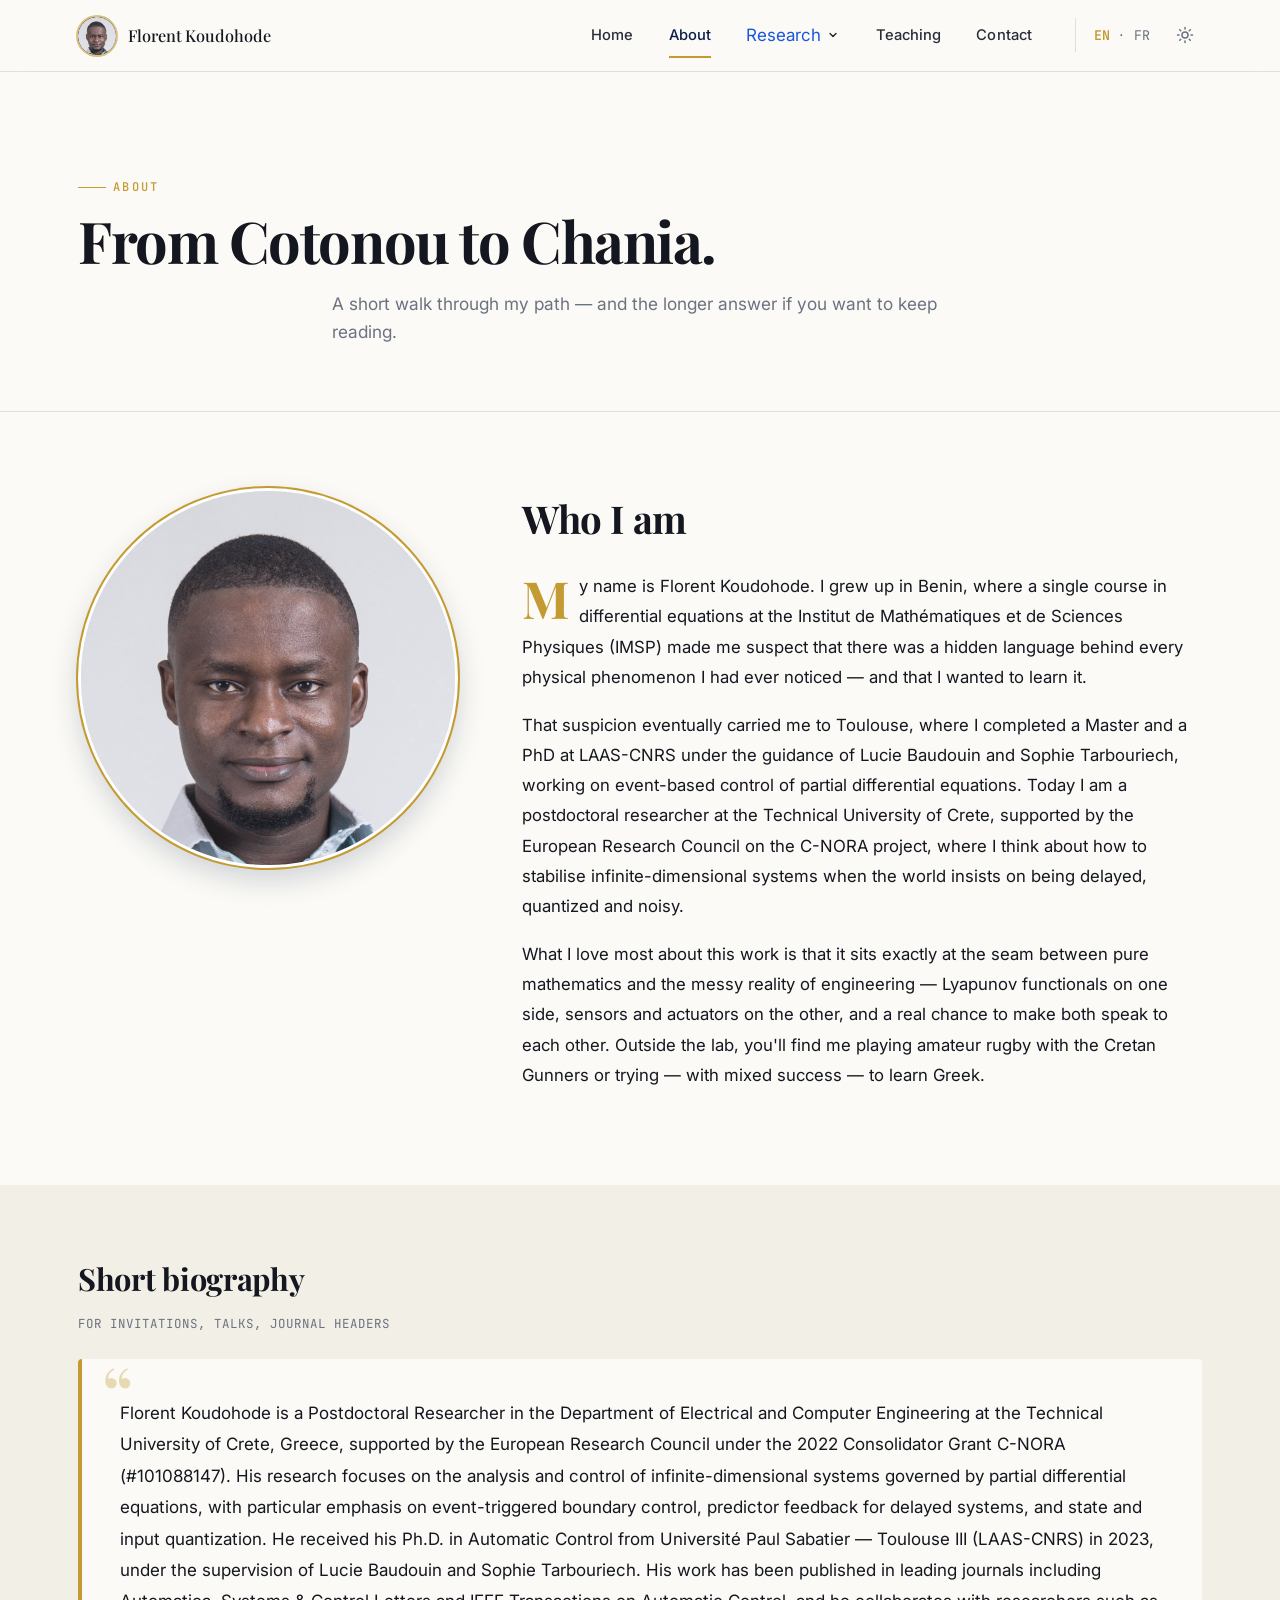
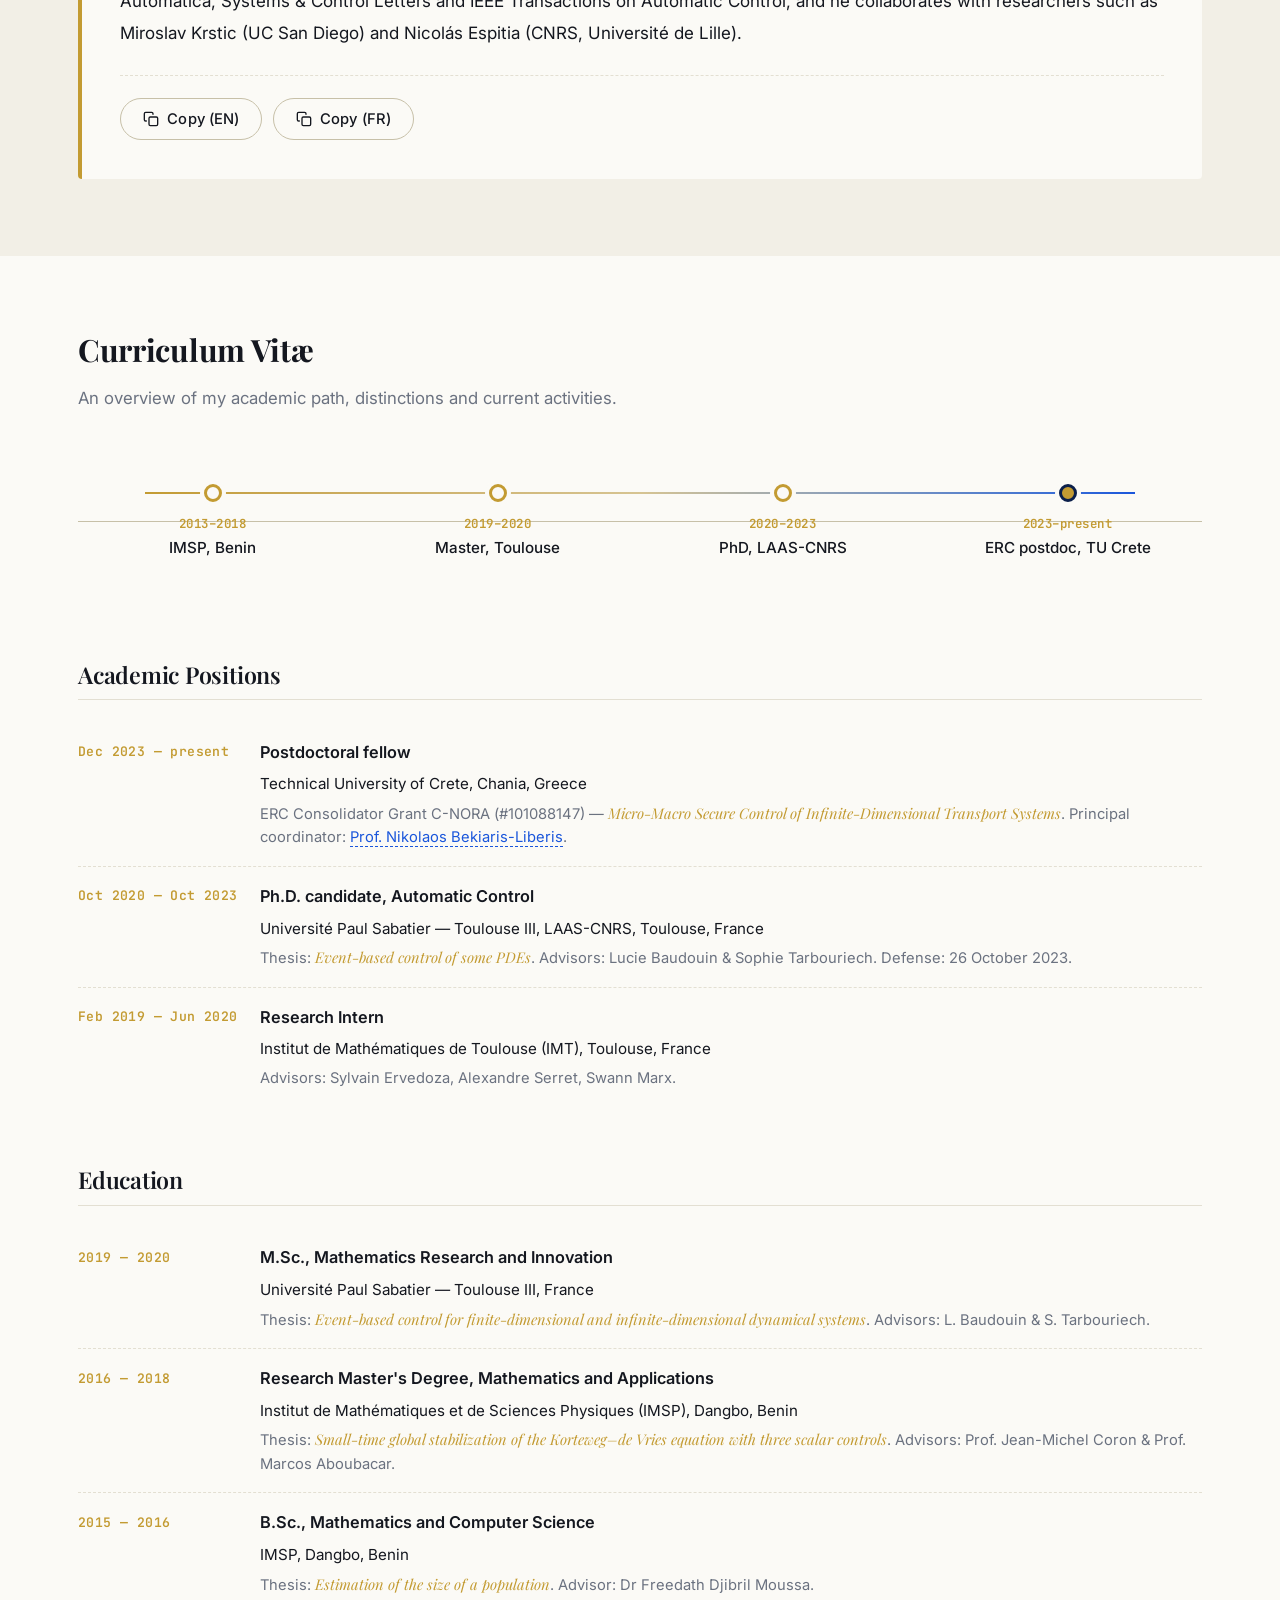
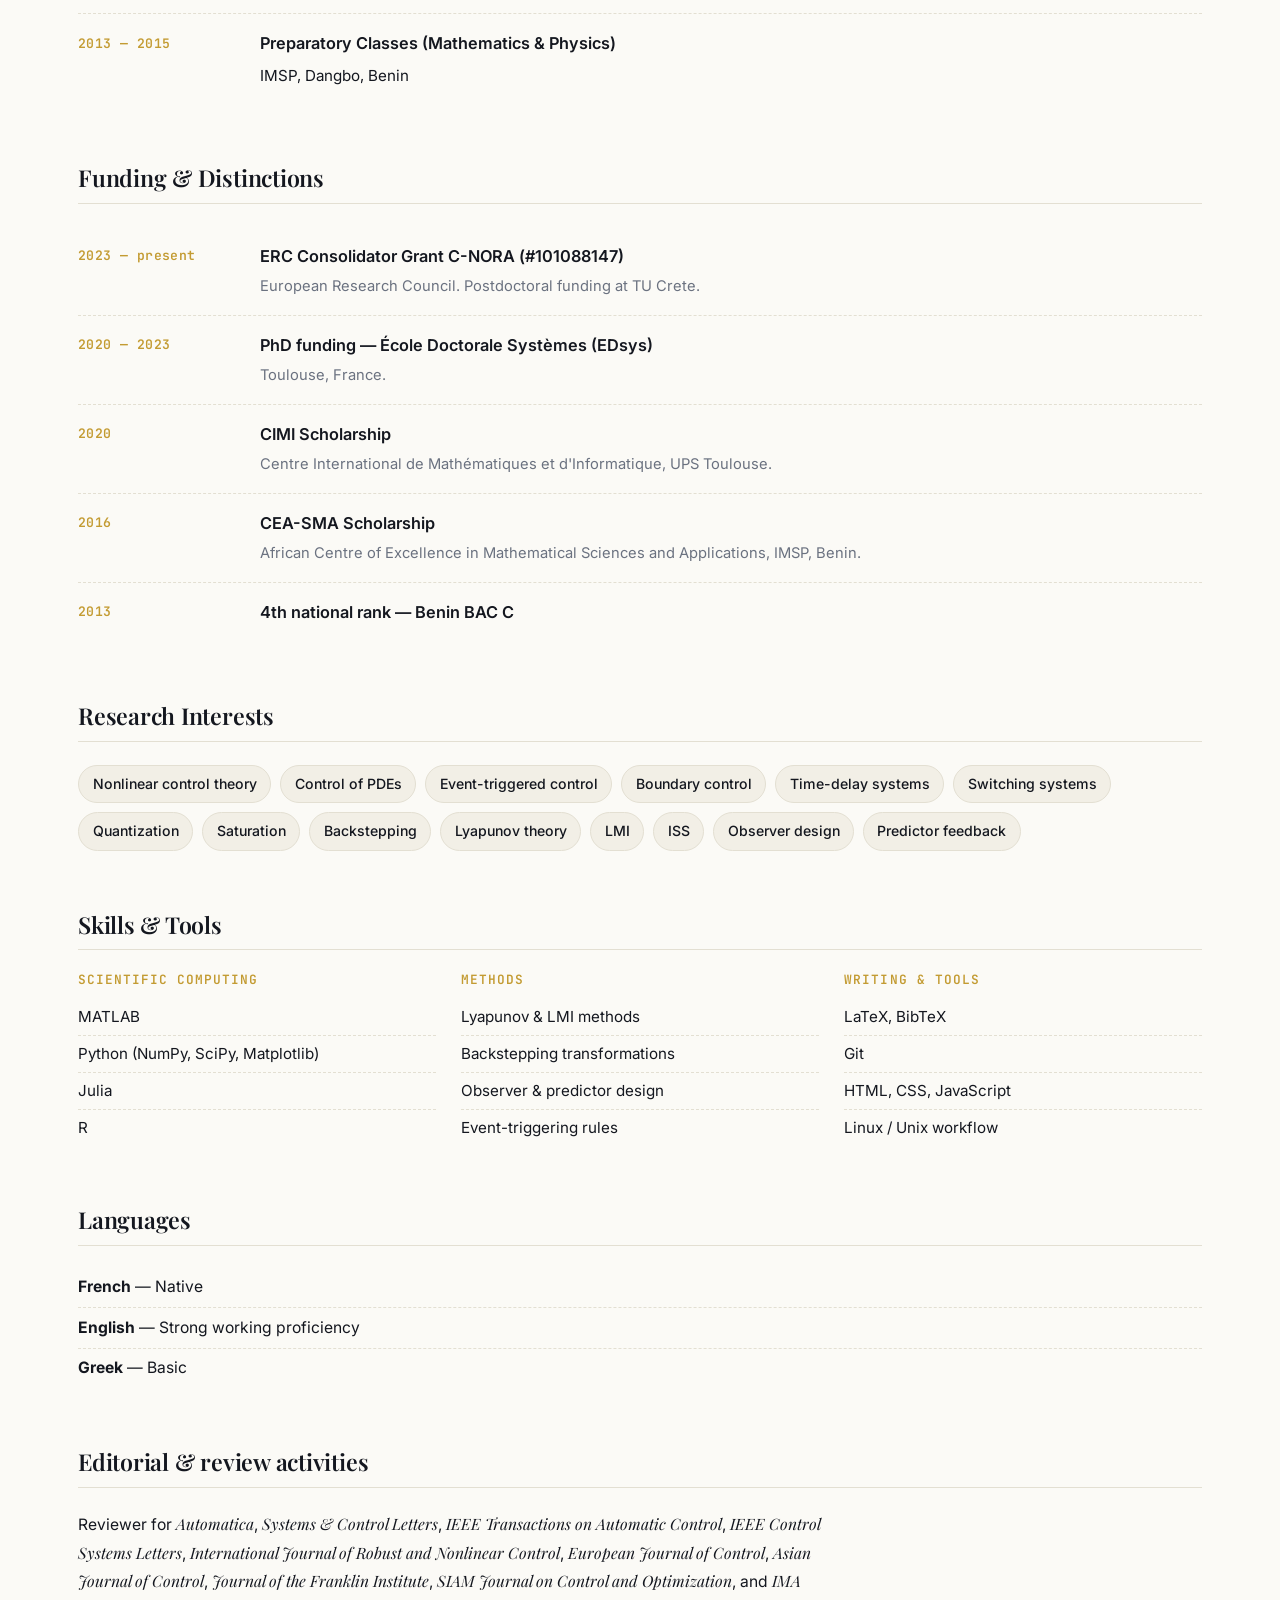
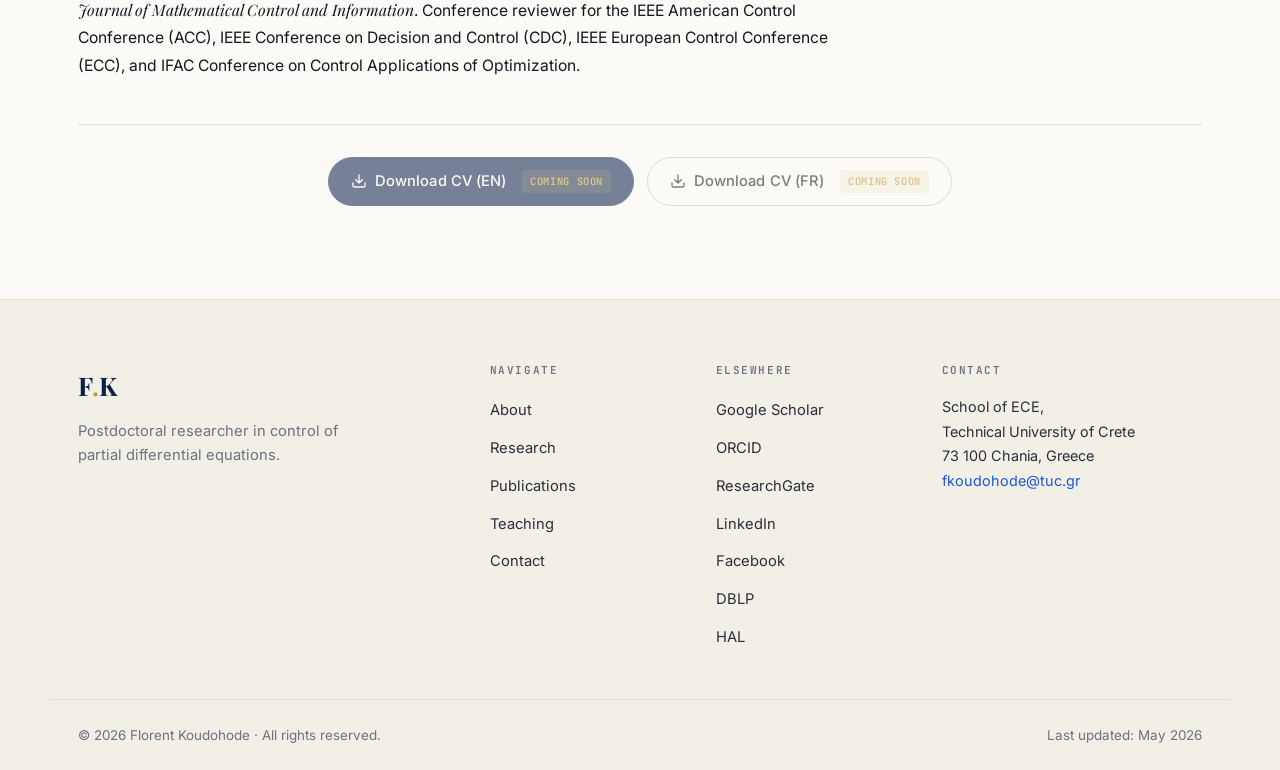
==== commit 847a98a6: "Add files via upload" ====
--- a/about.html
+++ b/about.html
@@ -30,7 +30,7 @@
   <header class="site-nav" role="banner">
     <div class="nav-inner">
       <a class="nav-brand" href="index.html" aria-label="Florent Koudohode — home">
-        <span class="brand-mark" aria-hidden="true">F<span class="brand-dot">.</span>K</span>
+        <span class="brand-mark" aria-hidden="true"><img src="assets/img/profile-brand.png" alt="" /></span>
         <span class="brand-name">Florent Koudohode</span>
       </a>
 
@@ -41,8 +41,23 @@
       <nav class="nav-links" id="navLinks" aria-label="Primary">
         <a href="index.html" data-i18n="nav_home">Home</a>
         <a href="about.html" class="active" data-i18n="nav_about">About</a>
-        <a href="research.html" data-i18n="nav_research">Research</a>
-        <a href="publications.html" data-i18n="nav_publications">Publications</a>
+        <!-- ============================================================
+             NAV : Research & Publications réunis en dropdown
+             → Le parent <a href="work.html"> ouvre une page "chooser"
+               qui propose les deux destinations sur une page double.
+             → Le dropdown sub-menu s'ouvre au survol (desktop) ou au
+               tap (mobile) pour accéder directement à l'une ou l'autre.
+             ============================================================ -->
+        <div class="nav-dropdown-parent">
+          <a href="work.html" class="nav-dropdown-trigger" data-i18n="nav_work">Research</a>
+          <button class="nav-dropdown-toggle" aria-label="Open submenu" aria-expanded="false">
+            <svg viewBox="0 0 24 24" width="12" height="12" fill="none" stroke="currentColor" stroke-width="2.4" stroke-linecap="round" stroke-linejoin="round" aria-hidden="true"><polyline points="6 9 12 15 18 9"/></svg>
+          </button>
+          <div class="nav-dropdown-menu" role="menu">
+            <a href="research.html" role="menuitem" data-i18n="nav_research">Research</a>
+            <a href="publications.html" role="menuitem" data-i18n="nav_publications">Publications</a>
+          </div>
+        </div>
         <a href="teaching.html" data-i18n="nav_teaching">Teaching</a>
         <a href="contact.html" data-i18n="nav_contact">Contact</a>
 
@@ -420,6 +435,7 @@
           <li><a href="https://orcid.org/0000-0002-8586-3336" target="_blank" rel="noopener">ORCID</a></li>
           <li><a href="https://www.researchgate.net/profile/Florent-Koudohode" target="_blank" rel="noopener">ResearchGate</a></li>
           <li><a href="https://www.linkedin.com/in/florent-koudohode-564a16180/" target="_blank" rel="noopener">LinkedIn</a></li>
+          <li><a href="https://www.facebook.com/florent.koudohode.9" target="_blank" rel="noopener">Facebook</a></li>
           <li><a href="https://dblp.org/pid/326/1565.html" target="_blank" rel="noopener">DBLP</a></li>
           <li><a href="https://laas.hal.science/tel-04279601v3" target="_blank" rel="noopener">HAL</a></li>
         </ul>
--- a/styles.css
+++ b/styles.css
@@ -257,18 +257,26 @@
 .nav-brand:hover { color: var(--color-primary); }
 
 .brand-mark {
-  font-family: var(--font-display);
-  font-weight: 700;
-  font-size: 1.25rem;
-  letter-spacing: -0.02em;
   width: 38px;
   height: 38px;
   display: inline-flex;
   align-items: center;
   justify-content: center;
+  border-radius: 50%;
+  overflow: hidden;
   background: var(--color-primary);
-  color: #FBFAF6;
-  border-radius: 8px;
+  box-shadow: 0 0 0 2px color-mix(in srgb, var(--color-gold) 60%, transparent);
+  transition: box-shadow 0.25s ease, transform 0.25s ease;
+}
+.brand-mark img {
+  width: 100%;
+  height: 100%;
+  object-fit: cover;
+  display: block;
+}
+.nav-brand:hover .brand-mark {
+  box-shadow: 0 0 0 2px var(--color-gold);
+  transform: scale(1.05);
 }
 .brand-dot { color: var(--color-gold); }
 
@@ -2910,3 +2918,411 @@
   .shortcuts-toast { display: none; }  /* Inutile sur mobile (pas de clavier) */
 }
 
+
+/* ============================================================
+   §Z — NOUVEAU : Dropdown nav (Research ▾ Publications)
+   ────────────────────────────────────────────────────────────
+   Un parent dropdown qui regroupe "Research" et "Publications"
+   en un seul item de navigation. Cliquer sur le parent ouvre
+   la page work.html (la "page double"). Survol = sous-menu.
+   ============================================================ */
+.nav-dropdown-parent {
+  position: relative;
+  display: inline-flex;
+  align-items: center;
+  gap: 0.25rem;
+}
+.nav-dropdown-trigger {
+  /* hérite des styles de .nav-links > a */
+  position: relative;
+}
+.nav-dropdown-toggle {
+  background: transparent;
+  border: none;
+  color: var(--text-primary);
+  cursor: pointer;
+  padding: 0.2rem 0.1rem;
+  display: inline-flex;
+  align-items: center;
+  transition: transform 0.25s ease, color 0.2s ease;
+}
+.nav-dropdown-toggle:hover { color: var(--color-gold); }
+.nav-dropdown-parent:hover .nav-dropdown-toggle,
+.nav-dropdown-parent.open .nav-dropdown-toggle {
+  transform: rotate(180deg);
+}
+
+.nav-dropdown-menu {
+  position: absolute;
+  top: calc(100% + 0.8rem);
+  left: 50%;
+  transform: translateX(-50%) translateY(-8px);
+  min-width: 200px;
+  background: var(--bg-primary);
+  border: 1px solid var(--border);
+  border-radius: 8px;
+  padding: 0.5rem;
+  box-shadow: 0 10px 28px rgba(0,0,0,0.15);
+  display: flex;
+  flex-direction: column;
+  gap: 0.15rem;
+  opacity: 0;
+  visibility: hidden;
+  transition: opacity 0.25s ease, transform 0.25s ease, visibility 0.25s;
+  z-index: 100;
+}
+.nav-dropdown-menu::before {
+  /* petite flèche pointant vers le parent */
+  content: "";
+  position: absolute;
+  top: -6px;
+  left: 50%;
+  transform: translateX(-50%) rotate(45deg);
+  width: 12px;
+  height: 12px;
+  background: var(--bg-primary);
+  border-left: 1px solid var(--border);
+  border-top: 1px solid var(--border);
+}
+.nav-dropdown-parent:hover .nav-dropdown-menu,
+.nav-dropdown-parent:focus-within .nav-dropdown-menu,
+.nav-dropdown-parent.open .nav-dropdown-menu {
+  opacity: 1;
+  visibility: visible;
+  transform: translateX(-50%) translateY(0);
+}
+.nav-dropdown-menu > a {
+  display: flex;
+  align-items: center;
+  gap: 0.5rem;
+  padding: 0.6rem 0.85rem;
+  text-decoration: none;
+  color: var(--text-primary);
+  font-size: 0.92rem;
+  border-radius: 5px;
+  transition: background 0.15s ease, color 0.15s ease;
+}
+.nav-dropdown-menu > a:hover,
+.nav-dropdown-menu > a:focus-visible {
+  background: var(--bg-secondary);
+  color: var(--color-gold);
+  outline: none;
+}
+.nav-dropdown-menu > a.active {
+  background: color-mix(in srgb, var(--color-gold) 14%, transparent);
+  color: var(--color-gold);
+  font-weight: 600;
+}
+
+/* Sur mobile, le dropdown devient une section ouvrable verticalement */
+@media (max-width: 900px) {
+  .nav-dropdown-parent {
+    flex-direction: row;
+    width: 100%;
+    flex-wrap: wrap;
+  }
+  .nav-dropdown-trigger { flex: 1; }
+  .nav-dropdown-menu {
+    position: static;
+    transform: none;
+    box-shadow: none;
+    border: none;
+    background: transparent;
+    width: 100%;
+    padding: 0.3rem 0 0.3rem 1rem;
+    margin-top: 0.3rem;
+    display: none;
+  }
+  .nav-dropdown-menu::before { display: none; }
+  .nav-dropdown-parent.open .nav-dropdown-menu {
+    display: flex;
+    opacity: 1;
+    visibility: visible;
+  }
+  .nav-dropdown-menu > a {
+    padding-left: 1.5rem;
+    border-left: 2px solid var(--border);
+    border-radius: 0;
+  }
+}
+
+/* ============================================================
+   §Z bis — PAGE work.html (chooser Research / Publications)
+   ============================================================ */
+.work-chooser {
+  display: grid;
+  grid-template-columns: 1fr auto 1fr;
+  min-height: calc(100vh - 72px - 200px);
+  align-items: stretch;
+  gap: 0;
+}
+
+.work-half {
+  position: relative;
+  display: block;
+  text-decoration: none;
+  color: var(--text-primary);
+  padding: clamp(2.5rem, 6vw, 5rem) clamp(1.5rem, 4vw, 4rem);
+  background: var(--bg-secondary);
+  overflow: hidden;
+  transition: background 0.35s ease, transform 0.35s ease;
+  isolation: isolate;
+}
+.work-half-left  { border-right: 1px solid var(--border); }
+.work-half-right { border-left:  1px solid var(--border); }
+
+.work-half::before {
+  /* voile gradient qui apparait au survol */
+  content: "";
+  position: absolute;
+  inset: 0;
+  background: linear-gradient(135deg,
+    color-mix(in srgb, var(--color-gold) 0%, transparent),
+    color-mix(in srgb, var(--color-gold) 0%, transparent));
+  opacity: 0;
+  transition: opacity 0.4s ease;
+  z-index: -1;
+}
+.work-half-left:hover::before {
+  background: linear-gradient(135deg,
+    color-mix(in srgb, var(--color-gold) 8%, transparent),
+    color-mix(in srgb, var(--color-gold) 18%, transparent));
+  opacity: 1;
+}
+.work-half-right:hover::before {
+  background: linear-gradient(135deg,
+    color-mix(in srgb, var(--color-blue) 6%, transparent),
+    color-mix(in srgb, var(--color-blue) 16%, transparent));
+  opacity: 1;
+}
+
+.work-half-pattern {
+  position: absolute;
+  inset: 0;
+  width: 100%;
+  height: 100%;
+  z-index: -1;
+  opacity: 0.6;
+  transition: opacity 0.45s ease, transform 0.6s ease;
+}
+.work-half:hover .work-half-pattern {
+  opacity: 1;
+  transform: scale(1.04);
+}
+
+.work-half-inner {
+  position: relative;
+  z-index: 1;
+  display: flex;
+  flex-direction: column;
+  gap: 1.2rem;
+  max-width: 480px;
+  margin: 0 auto;
+  height: 100%;
+  justify-content: center;
+}
+
+.work-half-num {
+  font-family: var(--font-mono);
+  font-size: 0.78rem;
+  color: var(--color-gold);
+  letter-spacing: 0.12em;
+  font-weight: 600;
+}
+.work-half-h {
+  font-family: var(--font-display);
+  font-size: clamp(2.5rem, 5vw, 3.6rem);
+  font-weight: 700;
+  color: var(--text-primary);
+  margin: 0;
+  line-height: 1.05;
+  letter-spacing: -0.02em;
+  transition: transform 0.35s ease;
+}
+.work-half:hover .work-half-h { transform: translateX(6px); }
+
+.work-half-lead {
+  font-size: 1.05rem;
+  line-height: 1.7;
+  color: var(--text-muted);
+  margin: 0;
+}
+.work-half-tags {
+  list-style: none;
+  padding: 0;
+  margin: 0;
+  display: flex;
+  flex-wrap: wrap;
+  gap: 0.5rem;
+}
+.work-half-tags li {
+  display: inline-block;
+  padding: 0.3rem 0.7rem;
+  border: 1px solid var(--border);
+  border-radius: 999px;
+  font-size: 0.82rem;
+  background: var(--bg-primary);
+  color: var(--text-primary);
+  transition: border-color 0.25s ease, background 0.25s ease;
+}
+.work-half-left:hover  .work-half-tags li { border-color: color-mix(in srgb, var(--color-gold) 50%, var(--border)); }
+.work-half-right:hover .work-half-tags li { border-color: color-mix(in srgb, var(--color-blue) 50%, var(--border)); }
+
+.work-half-cta {
+  display: inline-flex;
+  align-items: center;
+  gap: 0.5rem;
+  margin-top: 0.8rem;
+  font-family: var(--font-mono);
+  font-size: 0.82rem;
+  letter-spacing: 0.05em;
+  text-transform: uppercase;
+  color: var(--color-gold);
+  font-weight: 600;
+}
+.work-half-right .work-half-cta { color: var(--color-blue); }
+.work-half-cta svg {
+  transition: transform 0.3s ease;
+}
+.work-half:hover .work-half-cta svg { transform: translateX(6px); }
+
+.work-divider {
+  position: relative;
+  width: 70px;
+  display: flex;
+  align-items: center;
+  justify-content: center;
+  background: var(--bg-primary);
+}
+.work-divider::before,
+.work-divider::after {
+  content: "";
+  position: absolute;
+  left: 50%;
+  width: 1px;
+  height: calc(50% - 30px);
+  background: var(--border);
+}
+.work-divider::before { top: 0; }
+.work-divider::after  { bottom: 0; }
+.work-divider-or {
+  font-family: var(--font-mono);
+  font-size: 0.72rem;
+  text-transform: uppercase;
+  letter-spacing: 0.18em;
+  color: var(--text-muted);
+  padding: 0.4rem 0.6rem;
+  background: var(--bg-primary);
+  border: 1px solid var(--border);
+  border-radius: 999px;
+}
+
+@media (max-width: 900px) {
+  .work-chooser {
+    grid-template-columns: 1fr;
+    grid-template-rows: auto auto auto;
+  }
+  .work-half-left { border-right: none; border-bottom: 1px solid var(--border); }
+  .work-half-right { border-left: none; border-top: 1px solid var(--border); }
+  .work-divider {
+    width: 100%;
+    height: 60px;
+  }
+  .work-divider::before,
+  .work-divider::after {
+    left: auto;
+    width: calc(50% - 30px);
+    height: 1px;
+    top: 50%;
+  }
+  .work-divider::before { left: 0; }
+  .work-divider::after  { right: 0; bottom: auto; }
+}
+
+/* ============================================================
+   §Z ter — Mots-clés dans la hero card (remplace la formule)
+   ============================================================ */
+.hero-card-keywords {
+  margin-top: 1.2rem;
+  padding-top: 1.2rem;
+  border-top: 1px dashed color-mix(in srgb, var(--color-gold) 35%, transparent);
+}
+.hero-card-keywords-label {
+  font-family: var(--font-mono);
+  font-size: 0.68rem;
+  letter-spacing: 0.12em;
+  text-transform: uppercase;
+  color: var(--color-gold);
+  margin-bottom: 0.7rem;
+  font-weight: 600;
+}
+.hero-card-keywords-list {
+  display: flex;
+  flex-wrap: wrap;
+  gap: 0.4rem;
+}
+.hero-card-keywords-list span {
+  display: inline-block;
+  padding: 0.25rem 0.6rem;
+  font-size: 0.76rem;
+  background: color-mix(in srgb, var(--color-gold) 12%, transparent);
+  color: #FBFAF6;
+  border: 1px solid color-mix(in srgb, var(--color-gold) 30%, transparent);
+  border-radius: 999px;
+  letter-spacing: 0.01em;
+}
+
+/* ============================================================
+   §Z quater — Publication card : actions sur UNE seule ligne
+   ────────────────────────────────────────────────────────────
+   Avant : badges (Journal/Under review) sur une ligne,
+           actions (BibTeX/DOI/Code) sur une autre.
+   Après : tout fusionné sur la même ligne, séparateurs visuels
+           entre les pilules.
+   ============================================================ */
+.pub-actions-row {
+  display: flex;
+  flex-wrap: wrap;
+  align-items: center;
+  gap: 0.5rem 0.6rem;
+  margin-top: 0.8rem;
+}
+.pub-actions-row .pub-badge,
+.pub-actions-row .pub-link,
+.pub-actions-row .pub-abstract-toggle {
+  margin: 0;
+}
+/* Séparateur subtil entre statut et actions */
+.pub-actions-sep {
+  display: inline-block;
+  width: 1px;
+  height: 18px;
+  background: var(--border);
+  margin: 0 0.2rem;
+}
+@media (max-width: 600px) {
+  .pub-actions-sep { display: none; }
+}
+
+
+/* Petit label "MATLAB" / "Python" sous le bouton Code */
+.pub-link-sub {
+  display: inline-block;
+  margin-left: 0.35rem;
+  padding: 0.05rem 0.4rem;
+  font-family: var(--font-mono);
+  font-size: 0.66rem;
+  font-weight: 600;
+  letter-spacing: 0.05em;
+  color: var(--color-gold);
+  background: color-mix(in srgb, var(--color-gold) 14%, transparent);
+  border-radius: 3px;
+  vertical-align: 1px;
+}
+.pub-link-code {
+  /* Met le bouton Code en avant : il sera souvent ce qu'un lecteur cherche en priorité */
+  border-color: color-mix(in srgb, var(--color-blue) 40%, var(--border)) !important;
+}
+.pub-link-code:hover {
+  background: color-mix(in srgb, var(--color-blue) 8%, transparent) !important;
+}
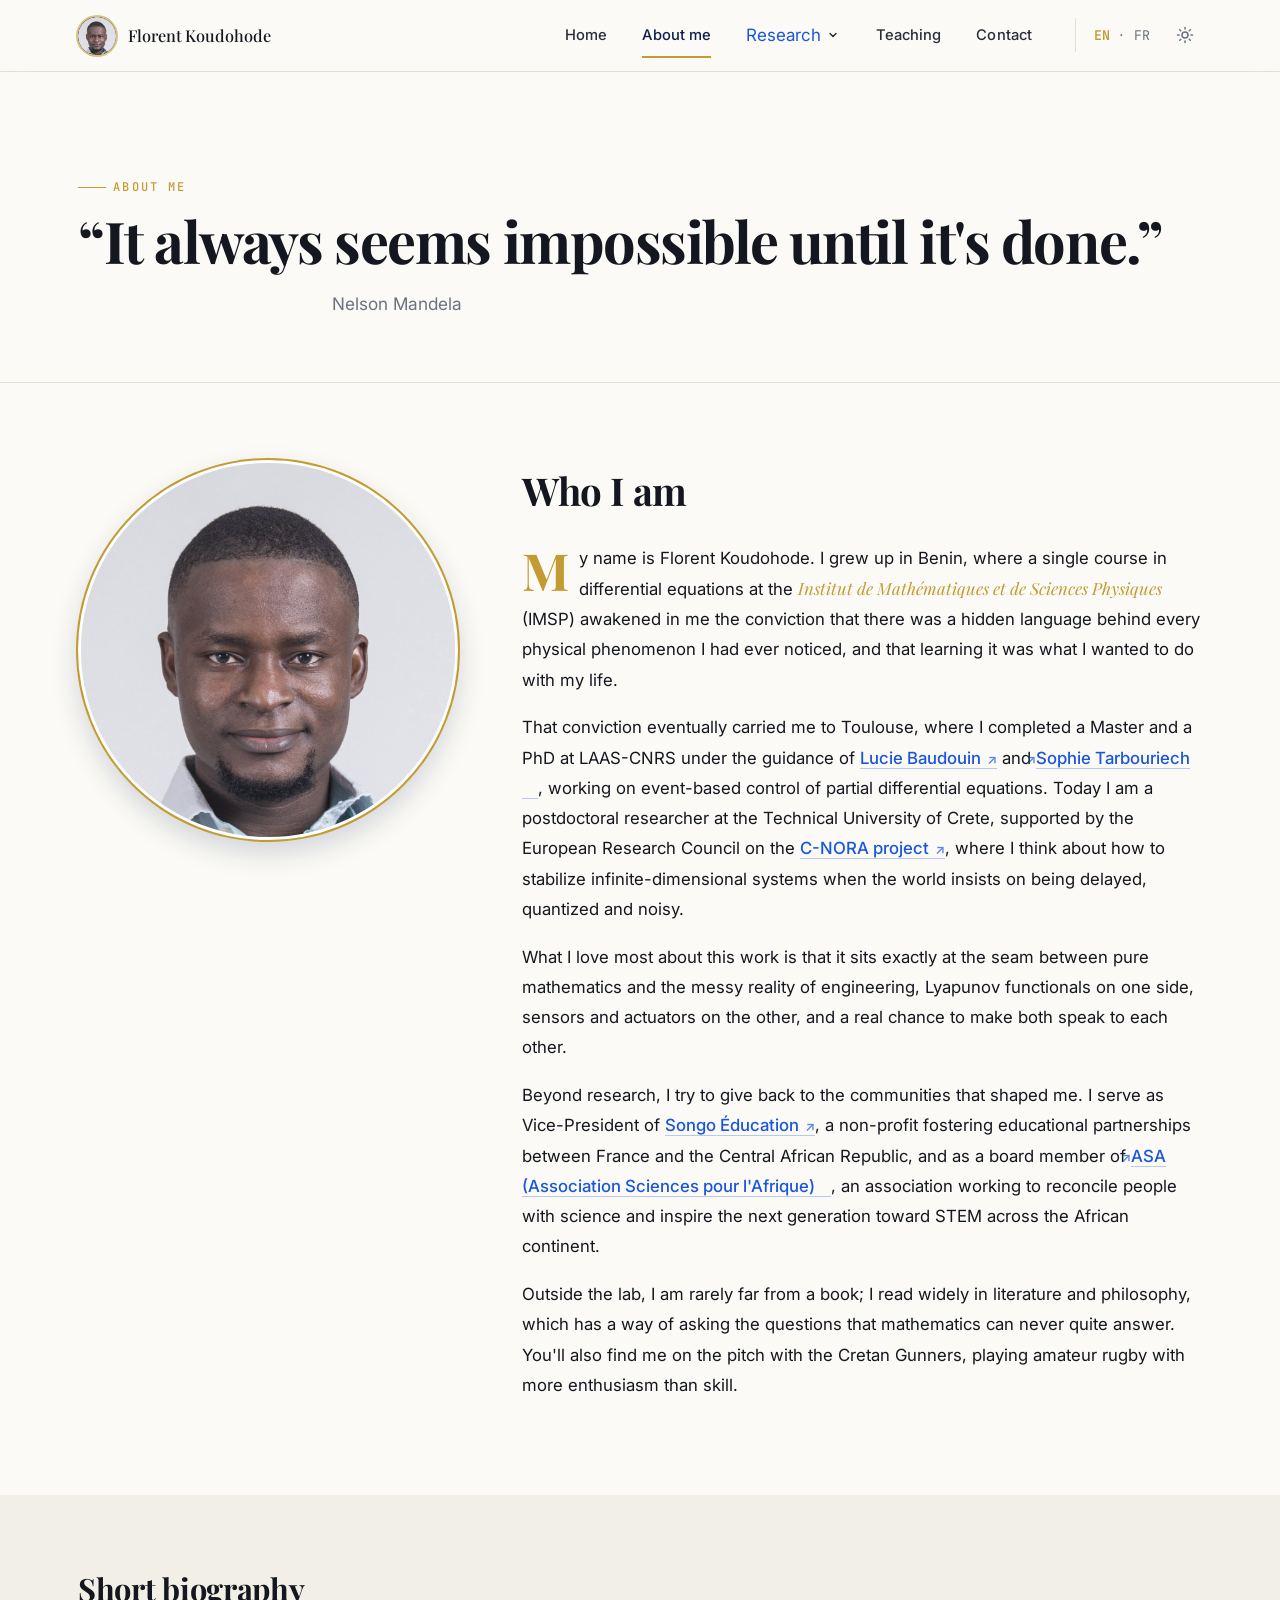
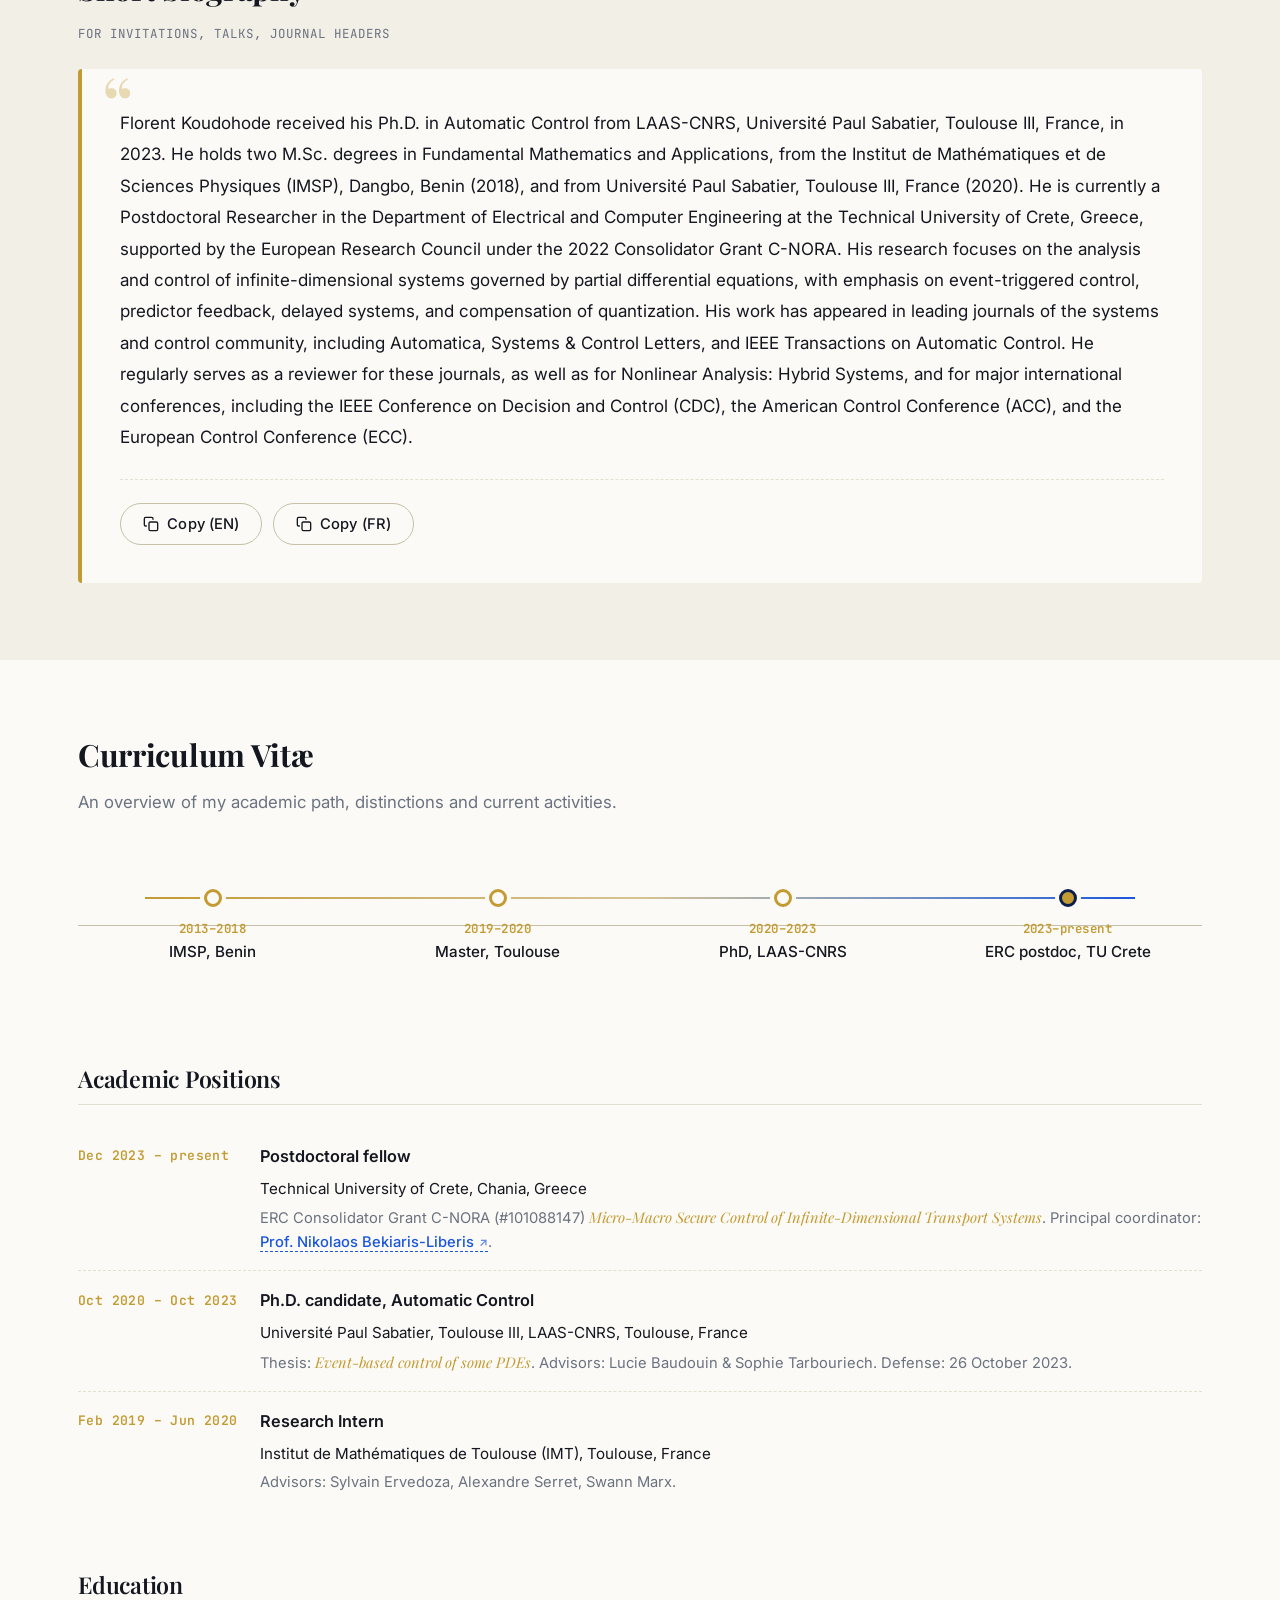
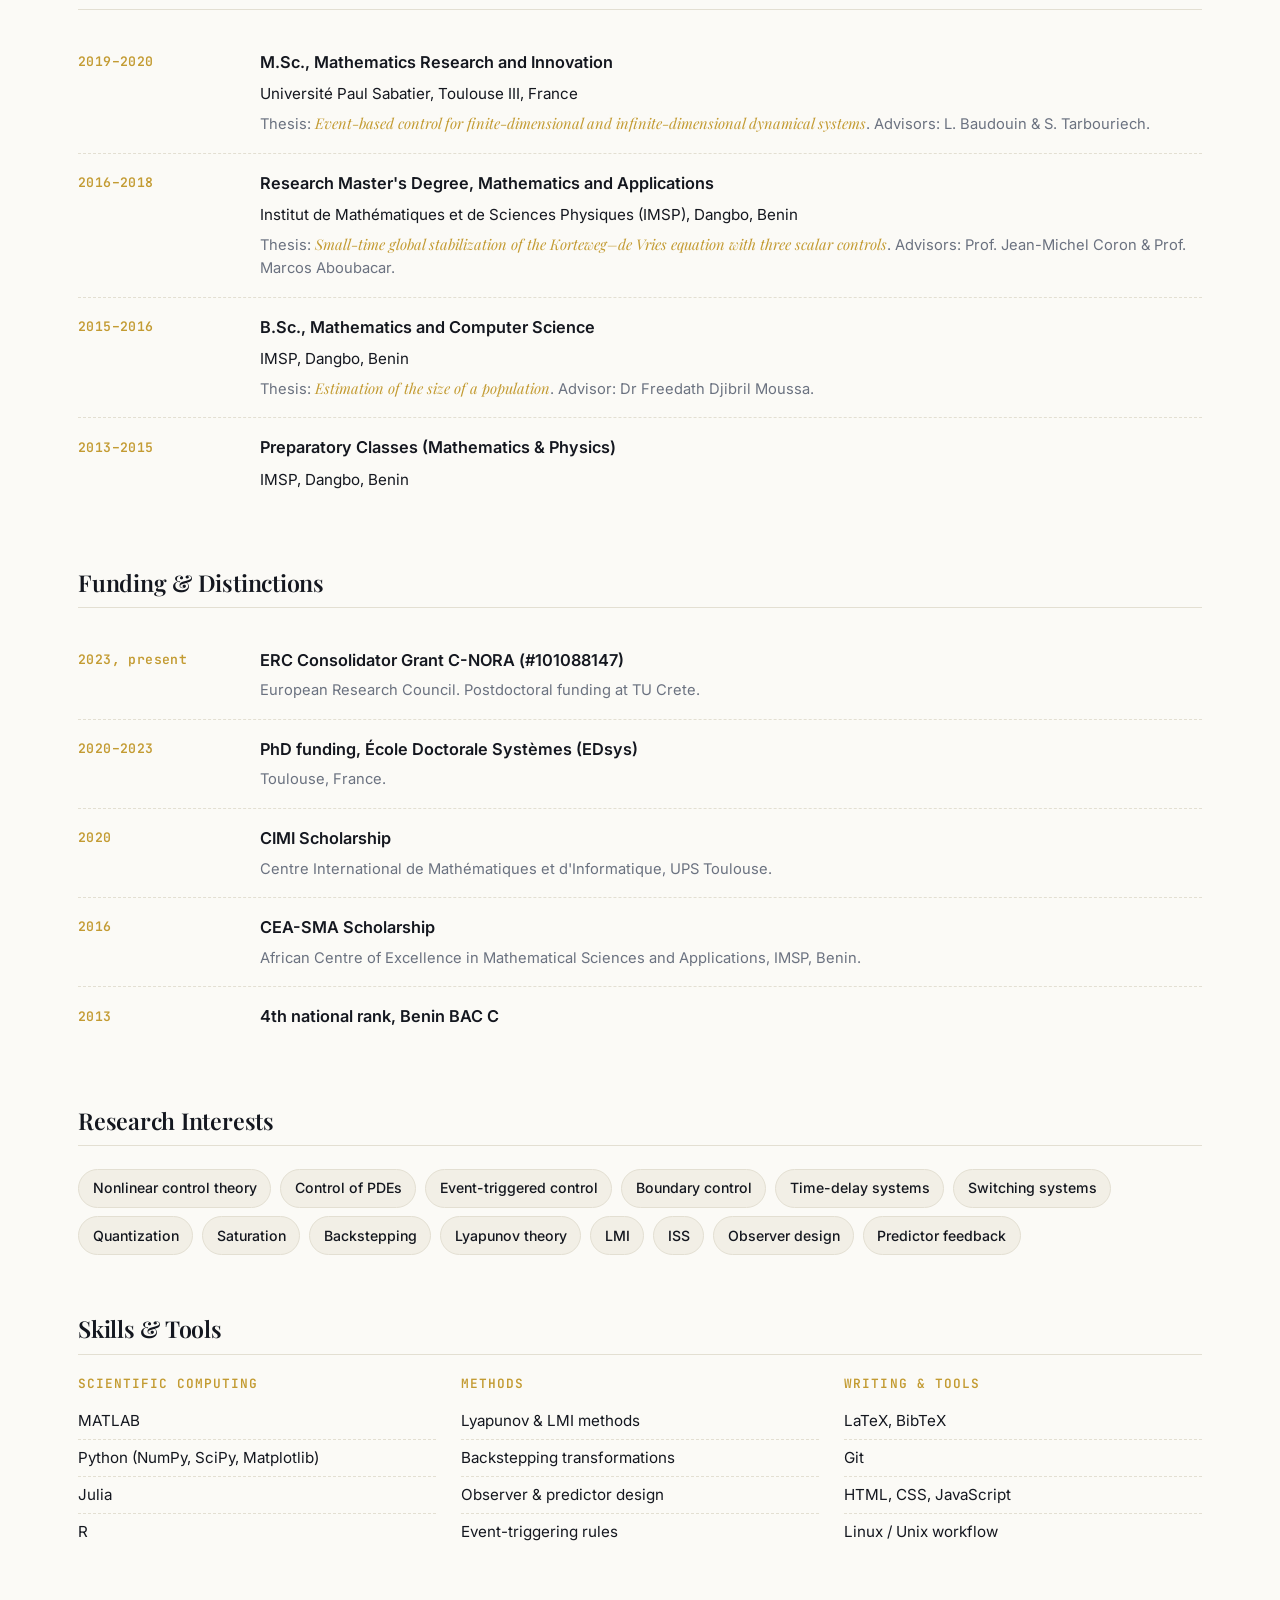
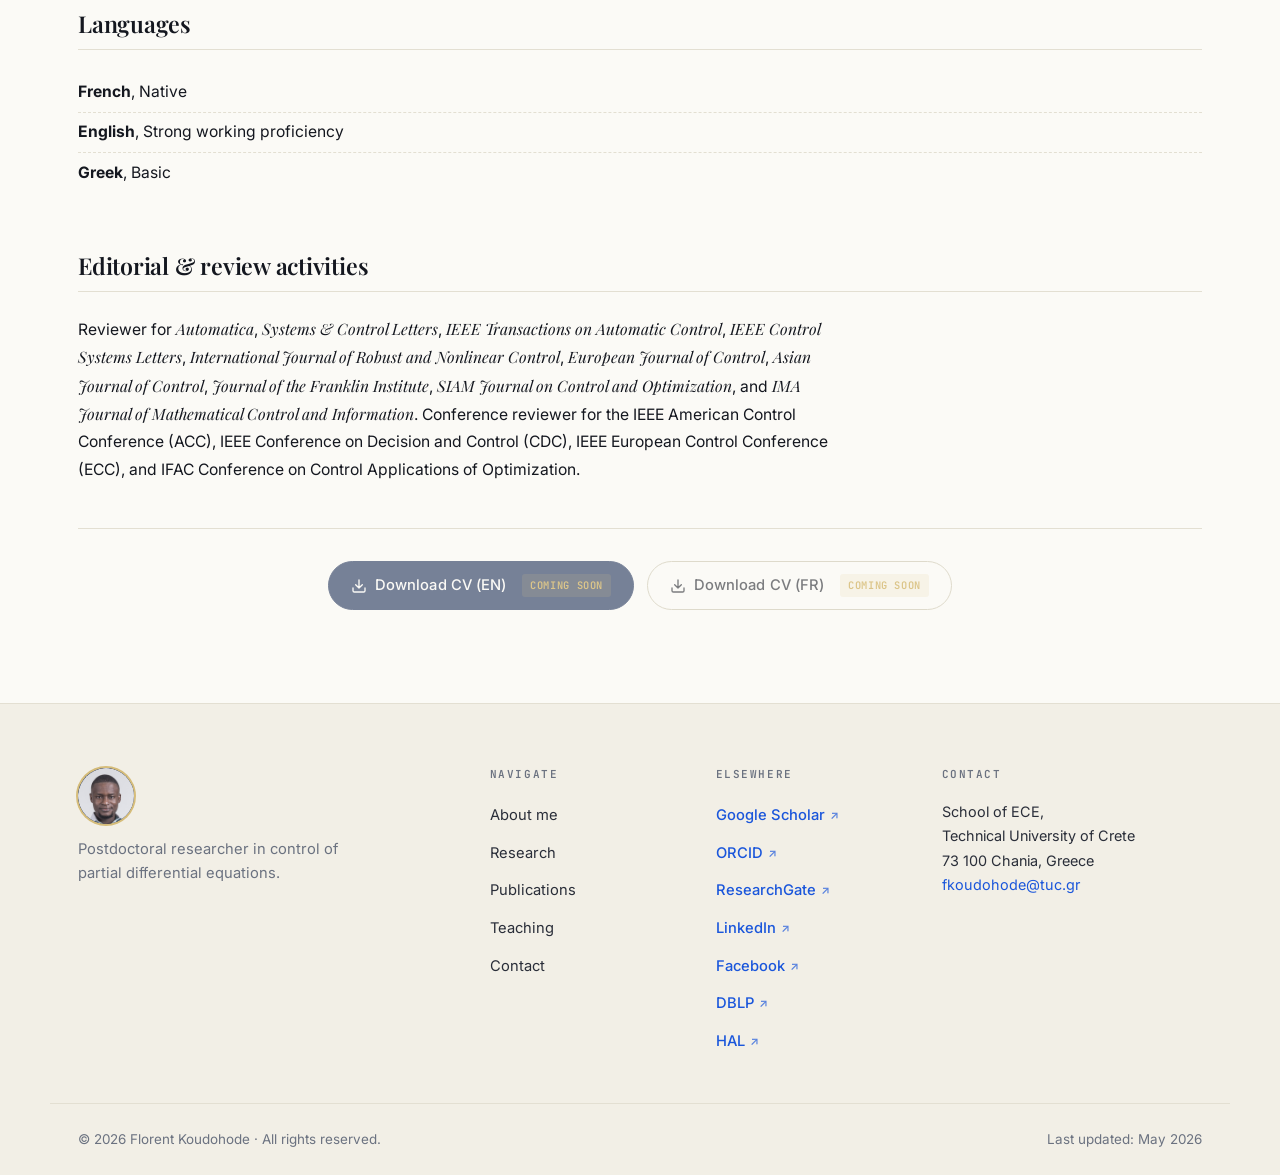
==== commit 49125105: "Add files via upload" ====
--- a/about.html
+++ b/about.html
@@ -3,13 +3,13 @@
 <head>
   <meta charset="UTF-8" />
   <meta name="viewport" content="width=device-width, initial-scale=1.0" />
-  <title>About — Florent Koudohode</title>
+  <title>About | Florent Koudohode</title>
 
   <meta name="description" content="About Florent Koudohode: a postdoctoral researcher in control of partial differential equations. Path from Benin to Toulouse to Crete, short biography for invitations, and full curriculum vitæ." />
   <meta name="author" content="Florent Koudohode" />
   <meta property="og:type" content="profile" />
-  <meta property="og:title" content="About — Florent Koudohode" />
-  <meta property="og:description" content="From Cotonou to Chania — a postdoctoral researcher in control of PDEs at the Technical University of Crete." />
+  <meta property="og:title" content="About | Florent Koudohode" />
+  <meta property="og:description" content="From Cotonou to Chania, a postdoctoral researcher in control of PDEs at the Technical University of Crete." />
   <meta property="og:url" content="https://fkoudohode.com/about.html" />
   <meta property="og:image" content="https://fkoudohode.com/assets/img/profile-photo.jpg" />
 
@@ -29,7 +29,7 @@
        ============================================================ -->
   <header class="site-nav" role="banner">
     <div class="nav-inner">
-      <a class="nav-brand" href="index.html" aria-label="Florent Koudohode — home">
+      <a class="nav-brand" href="index.html" aria-label="Florent Koudohode, home">
         <span class="brand-mark" aria-hidden="true"><img src="assets/img/profile-brand.png" alt="" /></span>
         <span class="brand-name">Florent Koudohode</span>
       </a>
@@ -81,9 +81,9 @@
          👤 PAGE À PROPOS
          ────────────────────────────────────────────────────────────
          CETTE PAGE CONTIENT 3 BLOCS :
-           1) "Who I am" — récit narratif personnel
-           2) "Short biography" — biographie copiable
-           3) "Curriculum Vitæ" — timeline + postes + formation + ...
+           1) "Who I am", récit narratif personnel
+           2) "Short biography", biographie copiable
+           3) "Curriculum Vitæ", timeline + postes + formation + ...
 
          POUR MODIFIER LES TEXTES :
          → Bloc 1 (narratif) : clés about_who_p1, about_who_p2,
@@ -110,7 +110,7 @@
       <div class="section-inner">
         <p class="section-eyebrow" data-i18n="about_banner_eyebrow">About</p>
         <h1 class="page-banner-title" data-i18n="about_banner_title">From Cotonou to Chania.</h1>
-        <p class="page-banner-lead" data-i18n="about_banner_lead">A short walk through my path — and the longer answer if you want to keep reading.</p>
+        <p class="page-banner-lead" data-i18n="about_banner_lead">A short walk through my path, and the longer answer if you want to keep reading.</p>
       </div>
     </section>
 
@@ -129,9 +129,11 @@
         </div>
         <div class="who-text">
           <h2 id="who-title" class="section-title" data-i18n="about_who_title">Who I am</h2>
-          <p data-i18n="about_who_p1">My name is Florent Koudohode. I grew up in Benin, where a single course in differential equations at the Institut de Mathématiques et de Sciences Physiques (IMSP) made me suspect that there was a hidden language behind every physical phenomenon I had ever noticed — and that I wanted to learn it.</p>
-          <p data-i18n="about_who_p2">That suspicion eventually carried me to Toulouse, where I completed a Master and a PhD at LAAS-CNRS under the guidance of Lucie Baudouin and Sophie Tarbouriech, working on event-based control of partial differential equations. Today I am a postdoctoral researcher at the Technical University of Crete, supported by the European Research Council on the C-NORA project, where I think about how to stabilise infinite-dimensional systems when the world insists on being delayed, quantized and noisy.</p>
-          <p data-i18n="about_who_p3">What I love most about this work is that it sits exactly at the seam between pure mathematics and the messy reality of engineering — Lyapunov functionals on one side, sensors and actuators on the other, and a real chance to make both speak to each other. Outside the lab, you'll find me playing amateur rugby with the Cretan Gunners or trying — with mixed success — to learn Greek.</p>
+          <p data-i18n-html="about_who_p1">My name is Florent Koudohode. I grew up in Benin, where a single course in differential equations at the <em>Institut de Mathématiques et de Sciences Physiques</em> (IMSP) awakened in me the conviction that there was a hidden language behind every physical phenomenon I had ever noticed, and that learning it was what I wanted to do with my life.</p>
+          <p data-i18n-html="about_who_p2">That conviction eventually carried me to Toulouse, where I completed a Master and a PhD at LAAS-CNRS under the guidance of <a href="https://homepages.laas.fr/lbaudoui/" target="_blank" rel="noopener">Lucie Baudouin</a> and <a href="https://homepages.laas.fr/tarbour/" target="_blank" rel="noopener">Sophie Tarbouriech</a>, working on event-based control of partial differential equations. Today I am a postdoctoral researcher at the Technical University of Crete, supported by the European Research Council on the <a href="https://c-nora.tuc.gr" target="_blank" rel="noopener">C-NORA project</a>, where I think about how to stabilize infinite-dimensional systems when the world insists on being delayed, quantized and noisy.</p>
+          <p data-i18n-html="about_who_p3">What I love most about this work is that it sits exactly at the seam between pure mathematics and the messy reality of engineering, Lyapunov functionals on one side, sensors and actuators on the other, and a real chance to make both speak to each other.</p>
+          <p data-i18n-html="about_who_p4">Beyond research, I try to give back to the communities that shaped me. I serve as Vice-President of <a href="https://www.songo-education.org/notre-équipe" target="_blank" rel="noopener">Songo Éducation</a>, a non-profit fostering educational partnerships between France and the Central African Republic, and as a board member of <a href="https://asafrique.github.io/asafrique/" target="_blank" rel="noopener">ASA (Association Sciences pour l'Afrique)</a>, an association working to reconcile people with science and inspire the next generation toward STEM across the African continent.</p>
+          <p data-i18n-html="about_who_p5">Outside the lab, I am rarely far from a book; I read widely in literature and philosophy, which has a way of asking the questions that mathematics can never quite answer. You'll also find me on the pitch with the Cretan Gunners, playing amateur rugby with more enthusiasm than skill.</p>
         </div>
       </div>
     </section>
@@ -149,7 +151,7 @@
         </header>
 
         <blockquote class="bio-block">
-          <p data-i18n="about_bio_text">Florent Koudohode is a Postdoctoral Researcher in the Department of Electrical and Computer Engineering at the Technical University of Crete, Greece, supported by the European Research Council under the 2022 Consolidator Grant C-NORA (#101088147). His research focuses on the analysis and control of infinite-dimensional systems governed by partial differential equations, with particular emphasis on event-triggered boundary control, predictor feedback for delayed systems, and state and input quantization. He received his Ph.D. in Automatic Control from Université Paul Sabatier — Toulouse III (LAAS-CNRS) in 2023, under the supervision of Lucie Baudouin and Sophie Tarbouriech. His work has been published in leading journals including Automatica, Systems &amp; Control Letters and IEEE Transactions on Automatic Control, and he collaborates with researchers such as Miroslav Krstic (UC San Diego) and Nicolás Espitia (CNRS, Université de Lille).</p>
+          <p data-i18n="about_bio_text">Florent Koudohode is a Postdoctoral Researcher in the Department of Electrical and Computer Engineering at the Technical University of Crete, Greece, supported by the European Research Council under the 2022 Consolidator Grant C-NORA (#101088147). His research focuses on the analysis and control of infinite-dimensional systems governed by partial differential equations, with particular emphasis on event-triggered boundary control, predictor feedback for delayed systems, and state and input quantization. He received his Ph.D. in Automatic Control from Université Paul Sabatier, Toulouse III (LAAS-CNRS) in 2023, under the supervision of Lucie Baudouin and Sophie Tarbouriech. His work has been published in leading journals including Automatica, Systems &amp; Control Letters and IEEE Transactions on Automatic Control, and he collaborates with researchers such as Miroslav Krstic (UC San Diego) and Nicolás Espitia (CNRS, Université de Lille).</p>
 
           <div class="bio-actions">
             <button class="btn btn-ghost bio-copy-btn" data-copy-bio="en">
@@ -216,23 +218,23 @@
           <h3 class="cv-h3" data-i18n="cv_section_positions">Academic Positions</h3>
           <ul class="cv-list">
             <li class="cv-entry">
-              <span class="cv-entry-period">Dec 2023 — present</span>
+              <span class="cv-entry-period">Dec 2023 – present</span>
               <div class="cv-entry-body">
                 <strong>Postdoctoral fellow</strong>
                 <span class="cv-entry-where">Technical University of Crete, Chania, Greece</span>
-                <span class="cv-entry-meta">ERC Consolidator Grant C-NORA (#101088147) — <em>Micro-Macro Secure Control of Infinite-Dimensional Transport Systems</em>. Principal coordinator: <a href="https://users.isc.tuc.gr/~nlimperis/" target="_blank" rel="noopener">Prof. Nikolaos Bekiaris-Liberis</a>.</span>
-              </div>
-            </li>
-            <li class="cv-entry">
-              <span class="cv-entry-period">Oct 2020 — Oct 2023</span>
+                <span class="cv-entry-meta">ERC Consolidator Grant C-NORA (#101088147) <em>Micro-Macro Secure Control of Infinite-Dimensional Transport Systems</em>. Principal coordinator: <a href="https://users.isc.tuc.gr/~nlimperis/" target="_blank" rel="noopener">Prof. Nikolaos Bekiaris-Liberis</a>.</span>
+              </div>
+            </li>
+            <li class="cv-entry">
+              <span class="cv-entry-period">Oct 2020 – Oct 2023</span>
               <div class="cv-entry-body">
                 <strong>Ph.D. candidate, Automatic Control</strong>
-                <span class="cv-entry-where">Université Paul Sabatier — Toulouse III, LAAS-CNRS, Toulouse, France</span>
+                <span class="cv-entry-where">Université Paul Sabatier, Toulouse III, LAAS-CNRS, Toulouse, France</span>
                 <span class="cv-entry-meta">Thesis: <em>Event-based control of some PDEs</em>. Advisors: Lucie Baudouin &amp; Sophie Tarbouriech. Defense: 26 October 2023.</span>
               </div>
             </li>
             <li class="cv-entry">
-              <span class="cv-entry-period">Feb 2019 — Jun 2020</span>
+              <span class="cv-entry-period">Feb 2019 – Jun 2020</span>
               <div class="cv-entry-body">
                 <strong>Research Intern</strong>
                 <span class="cv-entry-where">Institut de Mathématiques de Toulouse (IMT), Toulouse, France</span>
@@ -247,15 +249,15 @@
           <h3 class="cv-h3" data-i18n="cv_section_education">Education</h3>
           <ul class="cv-list">
             <li class="cv-entry">
-              <span class="cv-entry-period">2019 — 2020</span>
+              <span class="cv-entry-period">2019–2020</span>
               <div class="cv-entry-body">
                 <strong>M.Sc., Mathematics Research and Innovation</strong>
-                <span class="cv-entry-where">Université Paul Sabatier — Toulouse III, France</span>
+                <span class="cv-entry-where">Université Paul Sabatier, Toulouse III, France</span>
                 <span class="cv-entry-meta">Thesis: <em>Event-based control for finite-dimensional and infinite-dimensional dynamical systems</em>. Advisors: L. Baudouin &amp; S. Tarbouriech.</span>
               </div>
             </li>
             <li class="cv-entry">
-              <span class="cv-entry-period">2016 — 2018</span>
+              <span class="cv-entry-period">2016–2018</span>
               <div class="cv-entry-body">
                 <strong>Research Master's Degree, Mathematics and Applications</strong>
                 <span class="cv-entry-where">Institut de Mathématiques et de Sciences Physiques (IMSP), Dangbo, Benin</span>
@@ -263,7 +265,7 @@
               </div>
             </li>
             <li class="cv-entry">
-              <span class="cv-entry-period">2015 — 2016</span>
+              <span class="cv-entry-period">2015–2016</span>
               <div class="cv-entry-body">
                 <strong>B.Sc., Mathematics and Computer Science</strong>
                 <span class="cv-entry-where">IMSP, Dangbo, Benin</span>
@@ -271,7 +273,7 @@
               </div>
             </li>
             <li class="cv-entry">
-              <span class="cv-entry-period">2013 — 2015</span>
+              <span class="cv-entry-period">2013–2015</span>
               <div class="cv-entry-body">
                 <strong>Preparatory Classes (Mathematics &amp; Physics)</strong>
                 <span class="cv-entry-where">IMSP, Dangbo, Benin</span>
@@ -285,16 +287,16 @@
           <h3 class="cv-h3" data-i18n="cv_section_funding">Funding &amp; Distinctions</h3>
           <ul class="cv-list">
             <li class="cv-entry">
-              <span class="cv-entry-period">2023 — present</span>
+              <span class="cv-entry-period">2023, present</span>
               <div class="cv-entry-body">
                 <strong>ERC Consolidator Grant C-NORA (#101088147)</strong>
                 <span class="cv-entry-meta">European Research Council. Postdoctoral funding at TU Crete.</span>
               </div>
             </li>
             <li class="cv-entry">
-              <span class="cv-entry-period">2020 — 2023</span>
-              <div class="cv-entry-body">
-                <strong>PhD funding — École Doctorale Systèmes (EDsys)</strong>
+              <span class="cv-entry-period">2020–2023</span>
+              <div class="cv-entry-body">
+                <strong>PhD funding, École Doctorale Systèmes (EDsys)</strong>
                 <span class="cv-entry-meta">Toulouse, France.</span>
               </div>
             </li>
@@ -315,7 +317,7 @@
             <li class="cv-entry">
               <span class="cv-entry-period">2013</span>
               <div class="cv-entry-body">
-                <strong>4th national rank — Benin BAC C</strong>
+                <strong>4th national rank, Benin BAC C</strong>
               </div>
             </li>
           </ul>
@@ -380,9 +382,9 @@
         <div class="cv-block">
           <h3 class="cv-h3" data-i18n="cv_section_languages">Languages</h3>
           <ul class="cv-list cv-list-lang">
-            <li><strong>French</strong> — Native</li>
-            <li><strong>English</strong> — Strong working proficiency</li>
-            <li><strong>Greek</strong> — Basic</li>
+            <li><strong>French</strong>, Native</li>
+            <li><strong>English</strong>, Strong working proficiency</li>
+            <li><strong>Greek</strong>, Basic</li>
           </ul>
         </div>
 
@@ -415,7 +417,7 @@
   <footer class="site-footer" role="contentinfo">
     <div class="footer-inner">
       <div class="footer-col footer-brand">
-        <div class="footer-brand-mark">F<span>.</span>K</div>
+        <a href="index.html" class="footer-brand-mark" aria-label="Florent Koudohode, home"><img src="assets/img/profile-brand.png" alt="" /></a>
         <p class="footer-tagline" data-i18n="footer_tagline">Postdoctoral researcher in control of partial differential equations.</p>
       </div>
       <div class="footer-col">
--- a/styles.css
+++ b/styles.css
@@ -908,13 +908,26 @@
 .footer-col ul a:hover { color: var(--color-gold); }
 
 .footer-brand-mark {
-  font-family: var(--font-display);
-  font-weight: 700;
-  font-size: 1.6rem;
-  color: var(--color-primary);
-  margin-bottom: 0.8rem;
-}
-.footer-brand-mark span { color: var(--color-gold); }
+  width: 56px;
+  height: 56px;
+  border-radius: 50%;
+  overflow: hidden;
+  display: block;
+  margin-bottom: 0.9rem;
+  background: var(--color-primary);
+  box-shadow: 0 0 0 2px color-mix(in srgb, var(--color-gold) 60%, transparent);
+  transition: box-shadow 0.25s ease, transform 0.25s ease;
+}
+.footer-brand-mark img {
+  width: 100%;
+  height: 100%;
+  object-fit: cover;
+  display: block;
+}
+.footer-brand-mark:hover {
+  box-shadow: 0 0 0 2px var(--color-gold);
+  transform: scale(1.05);
+}
 .footer-tagline {
   font-size: 0.92rem;
   line-height: 1.6;
@@ -3014,14 +3027,23 @@
   font-weight: 600;
 }
 
-/* Sur mobile, le dropdown devient une section ouvrable verticalement */
+/* ── Mobile : dropdown menu structure ──
+   Sur mobile, le dropdown s'affiche en permanence comme une sous-section
+   indentée. Plus besoin de toucher la flèche pour voir les options. */
 @media (max-width: 900px) {
   .nav-dropdown-parent {
-    flex-direction: row;
+    flex-direction: column;
     width: 100%;
-    flex-wrap: wrap;
+    align-items: stretch;
+    gap: 0;
   }
-  .nav-dropdown-trigger { flex: 1; }
+  .nav-dropdown-trigger {
+    flex: 1;
+    width: 100%;
+    display: block;
+  }
+  /* Cache la petite flèche sur mobile (pas nécessaire) */
+  .nav-dropdown-toggle { display: none; }
   .nav-dropdown-menu {
     position: static;
     transform: none;
@@ -3029,20 +3051,28 @@
     border: none;
     background: transparent;
     width: 100%;
-    padding: 0.3rem 0 0.3rem 1rem;
+    padding: 0.3rem 0 0.6rem 0;
     margin-top: 0.3rem;
-    display: none;
+    /* IMPORTANT: toujours affiché en flex sur mobile */
+    display: flex !important;
+    opacity: 1 !important;
+    visibility: visible !important;
+    gap: 0.25rem;
   }
   .nav-dropdown-menu::before { display: none; }
-  .nav-dropdown-parent.open .nav-dropdown-menu {
-    display: flex;
-    opacity: 1;
-    visibility: visible;
+  .nav-dropdown-menu > a {
+    padding: 0.7rem 0.85rem 0.7rem 1.5rem;
+    border-left: 2px solid var(--color-gold);
+    margin-left: 0.5rem;
+    border-radius: 0;
+    background: color-mix(in srgb, var(--color-gold) 6%, transparent);
+    font-size: 0.95rem;
   }
-  .nav-dropdown-menu > a {
-    padding-left: 1.5rem;
-    border-left: 2px solid var(--border);
-    border-radius: 0;
+  .nav-dropdown-menu > a::before {
+    content: "↳";
+    margin-right: 0.5rem;
+    color: var(--color-gold);
+    font-weight: 700;
   }
 }
 
@@ -3326,3 +3356,69 @@
 .pub-link-code:hover {
   background: color-mix(in srgb, var(--color-blue) 8%, transparent) !important;
 }
+
+/* ============================================================
+   §Z — LIENS EXTERNES — distinctifs et dynamiques
+   ────────────────────────────────────────────────────────────
+   Tout lien <a target="_blank"> (= lien sortant) reçoit :
+     1. une couleur d'accent (bleu, ou or au survol)
+     2. un petit pictogramme ↗ qui apparaît après le texte
+     3. un soulignement animé qui s'étire au survol
+   On NE styles PAS :
+     - les liens en logo/boutons (.btn, .footer-brand-mark, etc.)
+     - les liens de navigation (.nav-links a)
+     - les liens dans des cartes spécifiques où le style est déjà géré
+   ============================================================ */
+
+/* Sélecteur global pour tout lien externe */
+a[target="_blank"]:not(.btn):not(.nav-brand):not(.footer-brand-mark):not(.pub-link):not(.pub-link-code):not(.theme-link):not(.cta-strip-btn):not(.contact-map-link):not(.research-erc a):not(.work-half):not(.scroll-to-top):not(.shortcuts-toast-close) {
+  color: var(--color-blue);
+  text-decoration: none;
+  font-weight: 500;
+  position: relative;
+  background-image: linear-gradient(currentColor, currentColor);
+  background-size: 0% 1.5px;
+  background-position: 0 100%;
+  background-repeat: no-repeat;
+  transition: background-size 0.3s ease, color 0.2s ease;
+  padding-right: 0.95em;
+}
+a[target="_blank"]:not(.btn):not(.nav-brand):not(.footer-brand-mark):not(.pub-link):not(.pub-link-code):not(.theme-link):not(.cta-strip-btn):not(.contact-map-link):not(.research-erc a):not(.work-half):not(.scroll-to-top):not(.shortcuts-toast-close):hover {
+  color: var(--color-gold);
+  background-size: 100% 1.5px;
+}
+
+/* Petit pictogramme ↗ après le texte */
+a[target="_blank"]:not(.btn):not(.nav-brand):not(.footer-brand-mark):not(.pub-link):not(.pub-link-code):not(.theme-link):not(.cta-strip-btn):not(.contact-map-link):not(.research-erc a):not(.work-half):not(.scroll-to-top):not(.shortcuts-toast-close)::after {
+  content: "↗";
+  position: absolute;
+  right: 0;
+  top: 0;
+  font-size: 0.78em;
+  font-weight: 600;
+  color: currentColor;
+  opacity: 0.7;
+  transition: transform 0.25s ease, opacity 0.25s ease;
+  margin-left: 0.15em;
+}
+a[target="_blank"]:not(.btn):not(.nav-brand):not(.footer-brand-mark):not(.pub-link):not(.pub-link-code):not(.theme-link):not(.cta-strip-btn):not(.contact-map-link):not(.research-erc a):not(.work-half):not(.scroll-to-top):not(.shortcuts-toast-close):hover::after {
+  transform: translate(2px, -2px);
+  opacity: 1;
+}
+
+/* Liens externes dans les paragraphes "who I am" : style plus visible */
+.who-text p a[target="_blank"] {
+  border-bottom: 1px solid color-mix(in srgb, var(--color-blue) 30%, transparent);
+}
+
+/* Footer : palette inversée — utiliser une couleur plus claire */
+.footer-col a[target="_blank"] {
+  color: inherit;
+}
+
+/* Liens dans les pub-actions : déjà stylés, on ne les retouche pas */
+.pub-link[target="_blank"],
+.pub-link-code[target="_blank"] {
+  /* RAS, on garde le style existant */
+}
+
